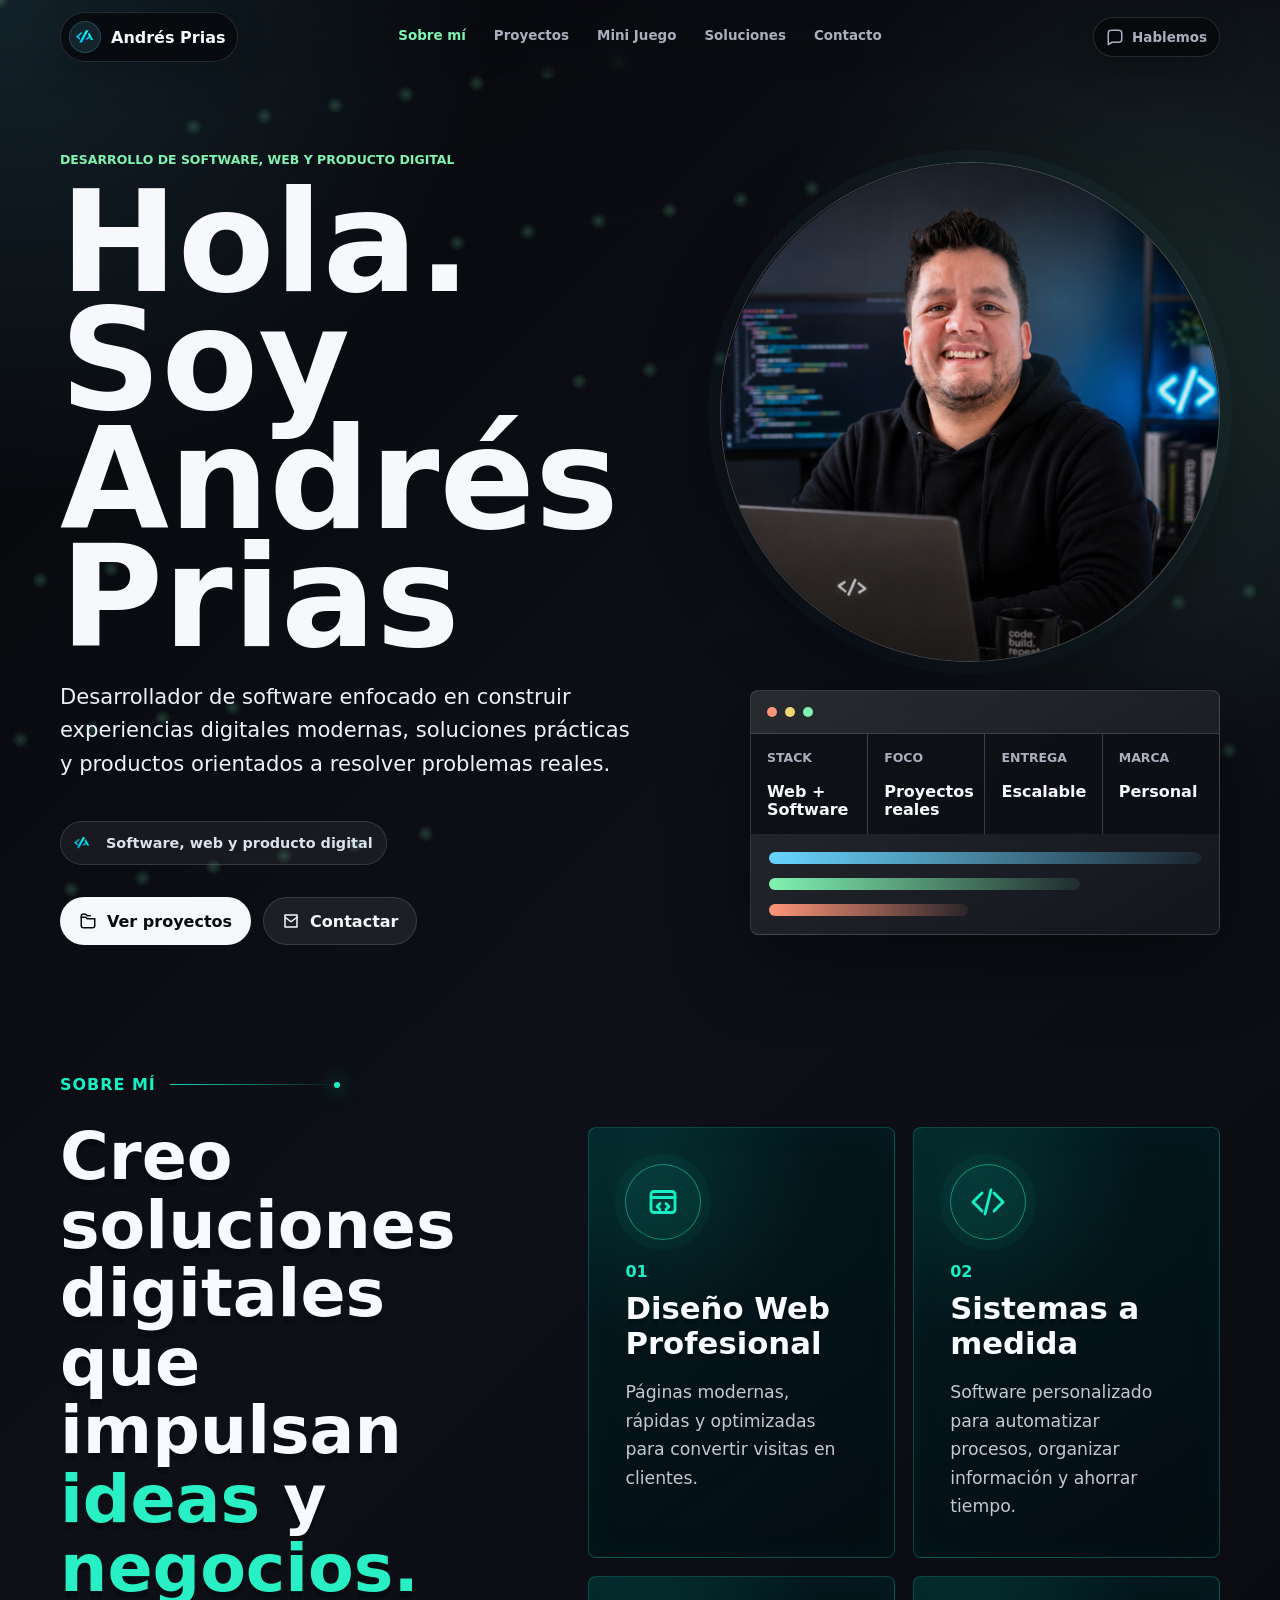
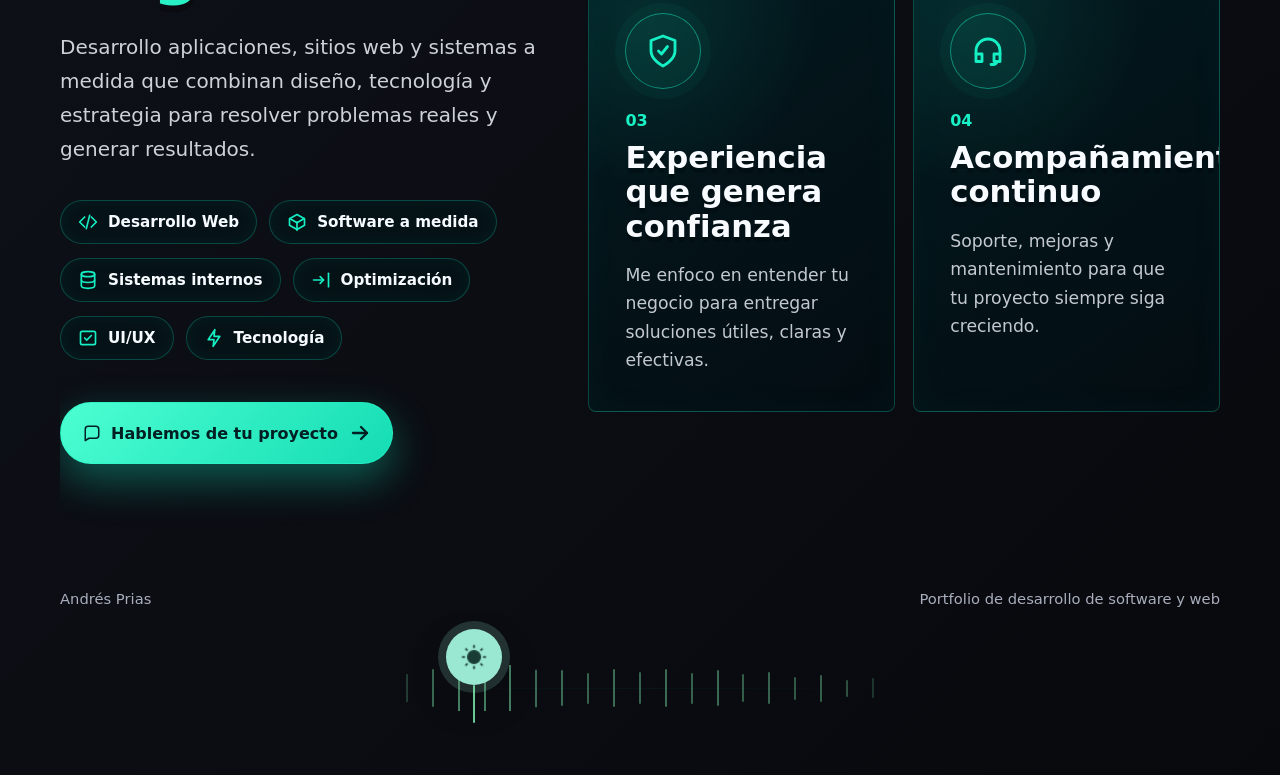
==== index.html @ 2c899173 "Refresh cache-busters and align about solutions styling" ====
﻿<!DOCTYPE html>
<html lang="es">
<head>
  <meta charset="UTF-8">
  <meta name="viewport" content="width=device-width, initial-scale=1.0">
  <meta name="description" content="Perfil profesional de Andrés Prias, desarrollador de software enfocado en experiencias digitales modernas, soluciones prácticas y productos digitales.">
  <title>Sobre mí | Andrés Prias</title>
  <link rel="icon" type="image/png" sizes="32x32" href="/assets/favicon-32.png">
  <link rel="icon" type="image/png" sizes="16x16" href="/assets/favicon-16.png">
  <link rel="icon" type="image/png" sizes="512x512" href="/assets/Fav_icon.png">
  <link rel="apple-touch-icon" sizes="180x180" href="/assets/apple-touch-icon.png">
  <link rel="stylesheet" href="/styles.css?v=20260712-about-like-hero">
</head>
<body>
  <canvas id="ambientCanvas" aria-hidden="true"></canvas>

  <header class="site-header">
    <a class="brand" href="/" aria-label="Ir a Sobre mí">
      <span class="brand-mark">
        <img src="/assets/brand-logo.png" alt="" aria-hidden="true">
      </span>
      <span>Andrés Prias</span>
    </a>

    <button class="menu-toggle" type="button" aria-label="Abrir menú" aria-expanded="false" aria-controls="mainNav">
      <span>Menú</span>
      <span class="menu-icon" aria-hidden="true"></span>
    </button>

    <a class="header-action" href="mailto:anpriasca@gmail.com" aria-label="Enviar correo a Andrés Prias">
      <span class="action-icon" aria-hidden="true">
        <svg viewBox="0 0 24 24"><path d="M21 15a4 4 0 0 1-4 4H8l-5 3V7a4 4 0 0 1 4-4h10a4 4 0 0 1 4 4z"></path></svg>
      </span>
      <span>Hablemos</span>
    </a>
  </header>
  <nav class="nav" id="mainNav" aria-label="Navegación principal">
    <a href="/">Sobre mí</a>
    <a href="/proyectos/">Proyectos</a>
    <a href="/mini-juego/">Mini Juego</a>
    <a href="/servicios/">Soluciones</a>
    <a href="/contacto/">Contacto</a>
  </nav>
    <main>
    <!-- Inicio / Hero: nombre, descripción principal, foto y métricas. -->
<section class="hero" id="inicio">
      <div class="hero-copy" data-reveal>
        <p class="eyebrow">Desarrollo de software, web y producto digital</p>
        <h1>Hola. Soy Andrés Prias</h1>
        <p class="hero-lead">
          Desarrollador de software enfocado en construir experiencias digitales modernas, soluciones prácticas y productos orientados a resolver problemas reales.
        </p>
        <div class="personal-mark" aria-label="Marca personal de desarrollo">
          <img src="/assets/brand-logo.png" alt="" aria-hidden="true">
          <span>Software, web y producto digital</span>
        </div>
        <div class="hero-actions">
          <a class="btn primary" href="/proyectos/">
            <span class="btn-icon" aria-hidden="true">
              <svg viewBox="0 0 24 24"><path d="M3 7h6l2 2h10v9a3 3 0 0 1-3 3H6a3 3 0 0 1-3-3z"></path><path d="M3 7V5a2 2 0 0 1 2-2h4l2 2h4"></path></svg>
            </span>
            <span>Ver proyectos</span>
          </a>
          <a class="btn ghost" href="/contacto/">
            <span class="btn-icon" aria-hidden="true">
              <svg viewBox="0 0 24 24"><path d="M4 4h16v16H4z"></path><path d="m4 7 8 6 8-6"></path></svg>
            </span>
            <span>Contactar</span>
          </a>
        </div>
      </div>

      <div class="hero-visual" data-reveal>
        <figure class="profile-frame">
          <img src="/assets/andres-prias-profile.png" alt="Retrato profesional de Andrés Prias en un entorno de desarrollo">
        </figure>
        <div class="product-window">
          <div class="window-top">
            <span></span>
            <span></span>
            <span></span>
          </div>
          <div class="metric-grid">
            <article>
              <span class="metric-label">Stack</span>
              <strong>Web + Software</strong>
            </article>
            <article>
              <span class="metric-label">Foco</span>
              <strong>Proyectos reales</strong>
            </article>
            <article>
              <span class="metric-label">Entrega</span>
              <strong>Escalable</strong>
            </article>
            <article>
              <span class="metric-label">Marca</span>
              <strong>Personal</strong>
            </article>
          </div>
          <div class="signal-panel">
            <div class="signal-line"></div>
            <div class="signal-line short"></div>
            <div class="signal-line accent"></div>
          </div>
        </div>
      </div>
    </section>

    <!-- Sobre mí: tabs interactivos y resumen profesional activo. -->
    <section class="intro-band about-section about-solutions" aria-label="Resumen profesional" data-reveal>
      <div class="about-copy about-solutions-copy">
        <div class="about-line-kicker">
          <span>SOBRE MÍ</span>
          <i aria-hidden="true"></i>
        </div>
        <h2>Creo soluciones digitales que impulsan <span>ideas</span> y <span>negocios.</span></h2>
        <p>
          Desarrollo aplicaciones, sitios web y sistemas a medida que combinan diseño, tecnología y estrategia para resolver problemas reales y generar resultados.
        </p>

        <div class="about-service-chips" aria-label="Especialidades principales">
          <span>
            <svg viewBox="0 0 24 24" aria-hidden="true"><path d="m16 18 6-6-6-6"></path><path d="m8 6-6 6 6 6"></path><path d="m14 4-4 16"></path></svg>
            Desarrollo Web
          </span>
          <span>
            <svg viewBox="0 0 24 24" aria-hidden="true"><path d="m21 16-9 5-9-5V8l9-5 9 5z"></path><path d="m3.3 7.8 8.7 5 8.7-5"></path><path d="M12 22V12"></path></svg>
            Software a medida
          </span>
          <span>
            <svg viewBox="0 0 24 24" aria-hidden="true"><ellipse cx="12" cy="5" rx="8" ry="3"></ellipse><path d="M4 5v14c0 1.7 3.6 3 8 3s8-1.3 8-3V5"></path><path d="M4 12c0 1.7 3.6 3 8 3s8-1.3 8-3"></path></svg>
            Sistemas internos
          </span>
          <span>
            <svg viewBox="0 0 24 24" aria-hidden="true"><path d="M3 12h12"></path><path d="m11 8 4 4-4 4"></path><path d="M21 4v16"></path></svg>
            Optimización
          </span>
          <span>
            <svg viewBox="0 0 24 24" aria-hidden="true"><rect x="3" y="4" width="18" height="16" rx="2"></rect><path d="m8 12 2.5 2.5L16 9"></path></svg>
            UI/UX
          </span>
          <span>
            <svg viewBox="0 0 24 24" aria-hidden="true"><path d="m13 2-8 12h7l-1 8 8-12h-7z"></path></svg>
            Tecnología
          </span>
        </div>

        <a class="btn about-cta" href="/contacto/">
          <span class="btn-icon" aria-hidden="true">
            <svg viewBox="0 0 24 24"><path d="M21 15a4 4 0 0 1-4 4H8l-5 3V7a4 4 0 0 1 4-4h10a4 4 0 0 1 4 4z"></path></svg>
          </span>
          <span>Hablemos de tu proyecto</span>
          <svg class="about-cta-arrow" viewBox="0 0 24 24" aria-hidden="true"><path d="M5 12h14"></path><path d="m13 6 6 6-6 6"></path></svg>
        </a>
      </div>

      <div class="about-solution-grid" aria-label="Servicios y enfoque de Andrés Prias">
        <article class="about-solution-card">
          <div class="about-solution-icon">
            <svg viewBox="0 0 24 24" aria-hidden="true"><rect x="4" y="5" width="16" height="14" rx="2"></rect><path d="M4 9h16"></path><path d="m10 13-2 2 2 2"></path><path d="m14 13 2 2-2 2"></path></svg>
          </div>
          <span>01</span>
          <h3>Diseño Web Profesional</h3>
          <p>Páginas modernas, rápidas y optimizadas para convertir visitas en clientes.</p>
        </article>

        <article class="about-solution-card">
          <div class="about-solution-icon">
            <svg viewBox="0 0 24 24" aria-hidden="true"><path d="m16 18 6-6-6-6"></path><path d="m8 6-6 6 6 6"></path><path d="m14 4-4 16"></path></svg>
          </div>
          <span>02</span>
          <h3>Sistemas a medida</h3>
          <p>Software personalizado para automatizar procesos, organizar información y ahorrar tiempo.</p>
        </article>

        <article class="about-solution-card">
          <div class="about-solution-icon">
            <svg viewBox="0 0 24 24" aria-hidden="true"><path d="M12 22s8-4 8-10V5l-8-3-8 3v7c0 6 8 10 8 10z"></path><path d="m9 12 2 2 4-5"></path></svg>
          </div>
          <span>03</span>
          <h3>Experiencia que genera confianza</h3>
          <p>Me enfoco en entender tu negocio para entregar soluciones útiles, claras y efectivas.</p>
        </article>

        <article class="about-solution-card">
          <div class="about-solution-icon">
            <svg viewBox="0 0 24 24" aria-hidden="true"><path d="M4 14v-2a8 8 0 0 1 16 0v2"></path><path d="M18 19c0 1-1 2-2 2h-2"></path><path d="M4 14h4v5H4z"></path><path d="M16 14h4v5h-4z"></path></svg>
          </div>
          <span>04</span>
          <h3>Acompañamiento continuo</h3>
          <p>Soporte, mejoras y mantenimiento para que tu proyecto siempre siga creciendo.</p>
        </article>
      </div>
    </section>
  </main>

  <footer class="site-footer">
    <div class="footer-copy">
      <span>Andrés Prias</span>
      <span>Portfolio de desarrollo de software y web</span>
    </div>
    <div class="theme-rail" aria-hidden="false">
      <div class="theme-track" aria-hidden="true">
        <span></span>
        <span></span>
        <span></span>
        <span></span>
        <span></span>
        <span></span>
        <span></span>
        <span></span>
        <span></span>
        <span></span>
        <span></span>
        <span></span>
        <span></span>
        <span></span>
        <span></span>
        <span></span>
        <span></span>
        <span></span>
        <span></span>
        <span></span>
        <span></span>
      </div>
      <button class="theme-toggle" type="button" aria-label="Cambiar a tema claro" aria-pressed="false">
        <span class="theme-symbol" aria-hidden="true">
          <img class="theme-icon theme-icon-light" src="/assets/iconThemeClaro.png" alt="">
          <img class="theme-icon theme-icon-dark" src="/assets/iconThemeOscuro.png" alt="">
        </span>
      </button>
    </div>
  </footer>

  <script src="/script.js?v=20260712-about-like-hero"></script>
</body>
</html>
---- styles.css ----
/* Design tokens: change colors, spacing width, and theme rail values here first. */
:root {
  color-scheme: dark;
  --bg: #06070a;
  --surface: rgba(255, 255, 255, 0.065);
  --surface-strong: rgba(255, 255, 255, 0.11);
  --text: #f7f8fb;
  --muted: #a9afbd;
  --line: rgba(255, 255, 255, 0.13);
  --blue: #67d4ff;
  --green: #80f2b1;
  --coral: #ff9478;
  --yellow: #f3d775;
  --shadow: 0 24px 80px rgba(0, 0, 0, 0.45);
  --max: 1160px;
  --theme-toggle-x: 18%;
  --theme-position: var(--theme-toggle-x);
  --theme-rail-bg: rgba(6, 7, 10, 0.44);
  --theme-tick: rgba(128, 242, 177, 0.82);
  --theme-knob-bg: #9be8d2;
  --theme-knob-icon: #193c35;
}

body[data-theme="light"] {
  color-scheme: light;
  --bg: #ece5dc;
  --surface: rgba(6, 49, 46, 0.07);
  --surface-strong: rgba(6, 95, 83, 0.12);
  --text: #12312f;
  --muted: #526a67;
  --line: rgba(6, 49, 46, 0.16);
  --blue: #087e9b;
  --green: #006b5c;
  --coral: #a9503b;
  --yellow: #a98413;
  --shadow: 0 24px 70px rgba(52, 46, 38, 0.18);
  --theme-toggle-x: 82%;
  --theme-position: var(--theme-toggle-x);
  --theme-rail-bg: rgba(236, 229, 220, 0.72);
  --theme-tick: rgba(0, 107, 92, 0.72);
  --theme-knob-bg: #006b5c;
  --theme-knob-icon: #f1e8dd;
}

/* Base reset and page background. */
* {
  box-sizing: border-box;
}

html {
  scroll-behavior: smooth;
}

body {
  margin: 0;
  min-height: 100vh;
  overflow-x: hidden;
  background:
    radial-gradient(circle at top left, rgba(103, 212, 255, 0.13), transparent 31rem),
    radial-gradient(circle at 90% 15%, rgba(128, 242, 177, 0.12), transparent 26rem),
    linear-gradient(135deg, #06070a 0%, #0d1017 44%, #08090d 100%);
  color: var(--text);
  font-family: ui-sans-serif, system-ui, -apple-system, BlinkMacSystemFont, "Segoe UI", sans-serif;
  letter-spacing: 0;
  transition: background 420ms ease, color 320ms ease;
}

body[data-theme="light"] {
  background:
    radial-gradient(circle at top left, rgba(0, 107, 92, 0.12), transparent 30rem),
    radial-gradient(circle at 90% 18%, rgba(8, 126, 155, 0.12), transparent 24rem),
    linear-gradient(135deg, #eee7dd 0%, #f8f4ee 48%, #e8dfd4 100%);
}

a {
  color: inherit;
  text-decoration: none;
}

#ambientCanvas {
  position: fixed;
  inset: 0;
  width: 100%;
  height: 100%;
  z-index: -1;
  opacity: 0.34;
  pointer-events: none;
}

body[data-theme="light"] #ambientCanvas {
  opacity: 0.18;
}

/* Header, brand, and main navigation. */
.site-header {
  position: sticky;
  top: 0;
  z-index: 10;
  display: flex;
  align-items: center;
  justify-content: space-between;
  width: min(var(--max), calc(100% - 32px));
  min-height: 72px;
  margin: 0 auto;
  padding: 12px 0;
  backdrop-filter: blur(18px);
  -webkit-backdrop-filter: blur(18px);
}

.brand,
.header-action {
  border: 1px solid var(--line);
  background: rgba(6, 7, 10, 0.76);
  box-shadow: 0 12px 36px rgba(0, 0, 0, 0.18);
}

body[data-theme="light"] .brand,
body[data-theme="light"] .header-action,
body[data-theme="light"] .menu-toggle {
  background: rgba(248, 244, 238, 0.76);
  box-shadow: 0 12px 34px rgba(52, 46, 38, 0.12);
}

.brand {
  display: inline-flex;
  align-items: center;
  gap: 10px;
  min-height: 44px;
  padding: 8px 12px 8px 8px;
  border-radius: 999px;
  font-weight: 700;
}

.brand-mark {
  display: grid;
  place-items: center;
  width: 32px;
  height: 32px;
  border-radius: 50%;
  overflow: hidden;
  background: rgba(103, 212, 255, 0.12);
  box-shadow: inset 0 0 0 1px rgba(103, 212, 255, 0.2);
}

.brand-mark img {
  width: 100%;
  height: 100%;
  object-fit: cover;
}

.nav {
  position: fixed;
  top: 12px;
  left: 50%;
  z-index: 11;
  display: flex;
  gap: 4px;
  width: max-content;
  max-width: calc(100% - 360px);
  overflow-x: auto;
  padding: 6px;
  border: 0;
  border-radius: 999px;
  background: transparent;
  box-shadow: none;
  backdrop-filter: none;
  transform: translateX(-50%);
  scrollbar-width: none;
}

.nav::-webkit-scrollbar {
  display: none;
}

.menu-toggle {
  display: none;
  align-items: center;
  gap: 10px;
  min-height: 44px;
  padding: 8px 12px;
  border: 1px solid var(--line);
  border-radius: 999px;
  background: rgba(6, 7, 10, 0.76);
  color: var(--text);
  box-shadow: 0 12px 36px rgba(0, 0, 0, 0.18);
  font: inherit;
  font-size: 0.88rem;
  font-weight: 800;
  cursor: pointer;
}

.menu-icon {
  position: relative;
  width: 18px;
  height: 12px;
}

.menu-icon::before,
.menu-icon::after {
  content: "";
  position: absolute;
  left: 0;
  width: 18px;
  height: 2px;
  border-radius: 999px;
  background: currentColor;
  transition: transform 180ms ease, top 180ms ease;
}

.menu-icon::before {
  top: 1px;
}

.menu-icon::after {
  top: 9px;
}

.site-header.is-open .menu-icon::before {
  top: 5px;
  transform: rotate(45deg);
}

.site-header.is-open .menu-icon::after {
  top: 5px;
  transform: rotate(-45deg);
}

.nav a,
.header-action {
  min-height: 38px;
  padding: 10px 12px;
  color: var(--muted);
  font-size: 0.84rem;
  font-weight: 600;
  transition: color 180ms ease, background 180ms ease, border-color 180ms ease;
}

.nav a {
  flex: 0 0 auto;
  border: 0;
  border-radius: 999px;
  background: transparent;
  white-space: nowrap;
}

.nav a:hover,
.header-action:hover {
  color: var(--text);
  background: var(--surface-strong);
}

.nav a:hover {
  background: transparent;
}

.nav a[aria-current="page"] {
  color: var(--green);
  background: transparent;
}

.header-action {
  display: inline-flex;
  align-items: center;
  gap: 8px;
  border-radius: 999px;
}

/* Footer theme switch inspired by a draggable rail. */
.theme-rail {
  position: relative;
  width: min(520px, 100%);
  height: 92px;
  pointer-events: auto;
  cursor: pointer;
  touch-action: none;
  user-select: none;
  --theme-position: var(--theme-toggle-x);
}

.theme-track {
  position: absolute;
  right: 0;
  bottom: 10px;
  left: 0;
  display: flex;
  align-items: center;
  justify-content: space-between;
  height: 46px;
  border-radius: 999px;
  opacity: 0.72;
  mask-image: linear-gradient(90deg, transparent, #000 9%, #000 91%, transparent);
  transition: opacity 220ms ease, filter 220ms ease;
}

.theme-rail:hover .theme-track,
.theme-rail.is-dragging .theme-track {
  opacity: 1;
  filter: drop-shadow(0 0 14px rgba(128, 242, 177, 0.26));
}

.theme-track span {
  display: block;
  width: 2px;
  height: calc(var(--tick-height, 18) * 1px);
  border-radius: 999px;
  background: var(--theme-tick);
  opacity: 0.62;
  transform-origin: center;
  transform: scaleY(var(--tick-scale, 1));
  transition: height 110ms ease, opacity 140ms ease, transform 140ms ease, background 220ms ease;
}

.theme-track::before {
  content: "";
  position: absolute;
  right: 0;
  left: 0;
  top: 50%;
  height: 1px;
  background: linear-gradient(90deg, transparent, rgba(0, 107, 92, 0.16), transparent);
}

.theme-toggle {
  position: absolute;
  left: var(--theme-position);
  top: 0;
  display: grid;
  place-items: center;
  width: 56px;
  height: 56px;
  border: 0;
  border-radius: 50%;
  background: var(--theme-knob-bg);
  color: var(--theme-knob-icon);
  box-shadow: 0 16px 42px rgba(0, 0, 0, 0.18), 0 0 0 8px color-mix(in srgb, var(--theme-knob-bg) 18%, transparent);
  cursor: grab;
  pointer-events: auto;
  transform: translateX(-50%);
  transition: left 520ms cubic-bezier(0.22, 1, 0.36, 1), background 260ms ease, color 260ms ease, box-shadow 260ms ease, transform 180ms ease;
}

.theme-toggle:active,
.theme-rail.is-dragging .theme-toggle {
  cursor: grabbing;
  transform: translateX(-50%) scale(1.08);
  transition-duration: 80ms, 180ms, 180ms, 180ms, 80ms;
}

.theme-rail.is-dragging .theme-toggle {
  transition: background 180ms ease, color 180ms ease, box-shadow 180ms ease, transform 80ms ease;
}

.theme-rail.is-settling .theme-toggle {
  transition: left 460ms cubic-bezier(0.2, 1.4, 0.38, 1), background 220ms ease, color 220ms ease, box-shadow 220ms ease, transform 180ms ease;
}

.theme-toggle::after {
  content: "";
  position: absolute;
  top: 56px;
  width: 2px;
  height: 38px;
  border-radius: 999px;
  background: var(--theme-tick);
}

.theme-symbol {
  position: relative;
  display: grid;
  place-items: center;
  width: 28px;
  height: 28px;
  pointer-events: none;
  user-select: none;
}

.theme-icon {
  position: absolute;
  width: 28px;
  height: 28px;
  object-fit: contain;
  pointer-events: none;
  user-select: none;
  -webkit-user-drag: none;
  opacity: 0;
  transform: scale(0.72) rotate(-16deg);
  transition: opacity 220ms ease, transform 260ms ease;
}

body[data-theme="dark"] .theme-toggle {
  background: #9be8d2;
  color: #193c35;
}

body[data-theme="dark"] .theme-icon-light {
  opacity: 1;
  transform: scale(1) rotate(0deg);
}

body[data-theme="dark"] .theme-icon-dark {
  opacity: 0;
  transform: scale(0.72) rotate(16deg);
}

body[data-theme="light"] .theme-toggle {
  background: #006b5c;
  color: #f1e8dd;
}

body[data-theme="light"] .theme-icon-dark {
  opacity: 1;
  transform: scale(1) rotate(0deg);
}

body[data-theme="light"] .theme-icon-light {
  opacity: 0;
  transform: scale(0.72) rotate(-16deg);
}

/* Hero: first screen, profile photo, personal mark, and metrics window. */
.hero {
  display: grid;
  grid-template-columns: minmax(0, 1.05fr) minmax(320px, 0.95fr);
  align-items: center;
  gap: 52px;
  width: min(var(--max), calc(100% - 32px));
  min-height: calc(100vh - 72px);
  margin: 0 auto;
  padding: 78px 0 52px;
}

.eyebrow {
  margin: 0 0 16px;
  color: var(--green);
  font-size: 0.78rem;
  font-weight: 800;
  letter-spacing: 0;
  text-transform: uppercase;
}

h1,
h2,
h3,
p {
  margin-top: 0;
}

h1 {
  max-width: 790px;
  margin-bottom: 24px;
  font-size: 8.8rem;
  line-height: 0.84;
  font-weight: 800;
  letter-spacing: 0;
}

.hero-lead {
  max-width: 650px;
  color: #eef2f8;
  font-size: 1.32rem;
  line-height: 1.58;
}

body[data-theme="light"] .hero-lead,
body[data-theme="light"] .intro-band p,
body[data-theme="light"] .about-copy p:not(.eyebrow),
body[data-theme="light"] .project-card p,
body[data-theme="light"] .service-list p,
body[data-theme="light"] .timeline p,
body[data-theme="light"] .section-heading p:not(.eyebrow) {
  color: #435a56;
}

.personal-mark {
  display: inline-flex;
  align-items: center;
  gap: 10px;
  min-height: 42px;
  margin-top: 20px;
  padding: 7px 13px 7px 7px;
  border: 1px solid var(--line);
  border-radius: 999px;
  background: rgba(255, 255, 255, 0.055);
  color: #dce2ed;
  font-size: 0.9rem;
  font-weight: 800;
}

.personal-mark img {
  width: 28px;
  height: 28px;
  border-radius: 50%;
  object-fit: cover;
}

body[data-theme="light"] .personal-mark {
  border-color: rgba(0, 107, 92, 0.28);
  background: rgba(255, 255, 255, 0.68);
  color: #12312f;
  box-shadow: 0 8px 24px rgba(52, 46, 38, 0.08);
}

body[data-theme="light"] .personal-mark img {
  background: rgba(0, 107, 92, 0.08);
  box-shadow: inset 0 0 0 1px rgba(0, 107, 92, 0.14);
}

.hero-actions,
.contact-actions {
  display: flex;
  flex-wrap: wrap;
  gap: 12px;
  margin-top: 32px;
}

.btn {
  display: inline-flex;
  align-items: center;
  justify-content: center;
  gap: 10px;
  min-height: 48px;
  padding: 13px 18px;
  border: 1px solid var(--line);
  border-radius: 999px;
  font-weight: 800;
  transition: transform 180ms ease, border-color 180ms ease, background 180ms ease;
}

.btn:hover {
  transform: translateY(-2px);
}

.btn-icon,
.tab-icon,
.action-icon {
  display: inline-grid;
  place-items: center;
  flex: 0 0 auto;
  width: 18px;
  height: 18px;
  color: currentColor;
}

.btn-icon svg,
.tab-icon svg,
.action-icon svg {
  display: block;
  width: 100%;
  height: 100%;
  fill: none;
  stroke: currentColor;
  stroke-width: 2;
  stroke-linecap: round;
  stroke-linejoin: round;
}

.btn.primary {
  background: #f7f8fb;
  color: #080a0f;
}

.btn.ghost {
  background: rgba(255, 255, 255, 0.07);
  color: var(--text);
}

body[data-theme="light"] .btn.primary {
  border-color: rgba(0, 107, 92, 0.22);
  background: #006b5c;
  color: #f8f4ee;
}

body[data-theme="light"] .btn.ghost,
body[data-theme="light"] .about-tab,
body[data-theme="light"] .contact-details a,
body[data-theme="light"] .project-tags span,
body[data-theme="light"] .stack-list span {
  border-color: rgba(0, 107, 92, 0.22);
  background: rgba(0, 107, 92, 0.08);
  color: #12312f;
}

body[data-theme="light"] .btn.ghost:hover,
body[data-theme="light"] .about-tab:hover,
body[data-theme="light"] .about-tab.is-active {
  border-color: rgba(0, 107, 92, 0.42);
  background: rgba(0, 107, 92, 0.16);
  color: #062522;
}

body[data-theme="light"] .nav a,
body[data-theme="light"] .nav a:hover {
  border-color: transparent;
  background: transparent;
  color: #12312f;
}

body[data-theme="light"] .nav a[aria-current="page"] {
  border-color: transparent;
  background: transparent;
  color: #006b5c;
}

.hero-visual {
  position: relative;
  display: grid;
  justify-items: end;
  min-height: 510px;
}

.profile-frame {
  position: relative;
  overflow: hidden;
  width: min(500px, 100%);
  aspect-ratio: 1;
  margin: 0 0 0 auto;
  border: 1px solid rgba(255, 255, 255, 0.18);
  border-radius: 50%;
  background: rgba(255, 255, 255, 0.05);
  box-shadow: var(--shadow), 0 0 0 12px rgba(103, 212, 255, 0.045);
}

.profile-frame::after {
  content: "";
  position: absolute;
  inset: 0;
  border-radius: inherit;
  background:
    radial-gradient(circle at 68% 28%, rgba(103, 212, 255, 0.2), transparent 24%),
    linear-gradient(180deg, transparent 62%, rgba(6, 7, 10, 0.22));
  pointer-events: none;
}

.profile-frame img {
  display: block;
  width: 100%;
  height: 100%;
  object-fit: cover;
}

.product-window {
  position: relative;
  z-index: 2;
  overflow: hidden;
  width: min(470px, 92%);
  margin-top: 28px;
  border: 1px solid var(--line);
  border-radius: 8px;
  background:
    linear-gradient(150deg, rgba(255, 255, 255, 0.12), rgba(255, 255, 255, 0.035)),
    rgba(11, 14, 20, 0.92);
  box-shadow: var(--shadow);
  backdrop-filter: blur(18px);
}

body[data-theme="light"] .product-window,
body[data-theme="light"] .project-card,
body[data-theme="light"] .game-panel,
body[data-theme="light"] .ranking-panel,
body[data-theme="light"] .about-kicker,
body[data-theme="light"] .about-orbit-card,
body[data-theme="light"] .about-card,
body[data-theme="light"] .contact-section {
  background:
    linear-gradient(150deg, rgba(255, 255, 255, 0.68), rgba(255, 255, 255, 0.28)),
    rgba(248, 244, 238, 0.82);
}

body[data-theme="light"] .about-section::before {
  border-color: rgba(0, 107, 92, 0.11);
  background:
    radial-gradient(circle at 18% 24%, rgba(0, 107, 92, 0.12), transparent 32%),
    radial-gradient(circle at 78% 28%, rgba(26, 158, 219, 0.12), transparent 30%),
    radial-gradient(circle at 58% 88%, rgba(255, 148, 120, 0.14), transparent 34%),
    linear-gradient(135deg, rgba(255, 255, 255, 0.64), rgba(255, 255, 255, 0.24));
}

body[data-theme="light"] .metric-grid article,
body[data-theme="light"] .service-list article,
body[data-theme="light"] .timeline article,
body[data-theme="light"] .about-panel,
body[data-theme="light"] .about-stats article,
body[data-theme="light"] .ranking-list li {
  background: rgba(255, 255, 255, 0.5);
}

body[data-theme="light"] .about-tech-strip span,
body[data-theme="light"] .about-process article {
  border-color: rgba(0, 107, 92, 0.18);
  background: rgba(0, 107, 92, 0.07);
  color: #12312f;
}

body[data-theme="light"] .about-orbit-logo {
  background: rgba(248, 244, 238, 0.86);
}

body[data-theme="light"] .about-solutions::before {
  background: transparent;
}

body[data-theme="light"] .about-solutions-copy h2,
body[data-theme="light"] .about-solution-card h3 {
  color: #062522;
  text-shadow: none;
}

body[data-theme="light"] .about-solutions-copy h2 span,
body[data-theme="light"] .about-line-kicker,
body[data-theme="light"] .about-solution-card > span {
  color: #008f78;
}

body[data-theme="light"] .about-solutions-copy p:not(.eyebrow),
body[data-theme="light"] .about-solution-card p {
  color: #34504d;
}

body[data-theme="light"] .about-service-chips span,
body[data-theme="light"] .about-solution-card {
  border-color: rgba(0, 107, 92, 0.2);
  background:
    radial-gradient(circle at 20% 10%, rgba(0, 145, 123, 0.08), transparent 36%),
    rgba(255, 255, 255, 0.62);
  color: #12312f;
}

body[data-theme="light"] .about-solution-icon {
  border-color: rgba(0, 143, 120, 0.35);
  background: rgba(0, 143, 120, 0.08);
}

body[data-theme="light"] .about-service-chips svg,
body[data-theme="light"] .about-solution-icon svg {
  stroke: #008f78;
}

.window-top {
  display: flex;
  gap: 8px;
  padding: 16px;
  border-bottom: 1px solid var(--line);
}

.window-top span {
  width: 10px;
  height: 10px;
  border-radius: 50%;
  background: var(--coral);
}

.window-top span:nth-child(2) {
  background: var(--yellow);
}

.window-top span:nth-child(3) {
  background: var(--green);
}

.metric-grid {
  display: grid;
  grid-template-columns: repeat(4, minmax(0, 1fr));
  gap: 1px;
  background: var(--line);
}

.metric-grid article {
  min-height: 98px;
  padding: 16px;
  background: rgba(8, 10, 15, 0.88);
}

.metric-label {
  display: block;
  margin-bottom: 18px;
  color: var(--muted);
  font-size: 0.78rem;
  font-weight: 700;
  text-transform: uppercase;
}

.metric-grid strong {
  display: block;
  font-size: 1rem;
  line-height: 1.1;
}

.signal-panel {
  padding: 18px;
}

.signal-line {
  height: 12px;
  margin-bottom: 14px;
  border-radius: 999px;
  background: linear-gradient(90deg, var(--blue), rgba(103, 212, 255, 0.08));
}

.signal-line.short {
  width: 72%;
  background: linear-gradient(90deg, var(--green), rgba(128, 242, 177, 0.08));
}

.signal-line.accent {
  width: 46%;
  margin-bottom: 0;
  background: linear-gradient(90deg, var(--coral), rgba(255, 148, 120, 0.08));
}

/* Shared section spacing and reveal-ready layout. */
.intro-band,
.section,
.method-section,
.contact-section,
.site-footer {
  width: min(var(--max), calc(100% - 32px));
  margin: 0 auto;
}

.intro-band {
  display: grid;
  grid-template-columns: minmax(0, 0.9fr) minmax(320px, 1.1fr);
  gap: 36px;
  align-items: center;
  padding: 54px 0 72px;
  border-top: 1px solid var(--line);
}

.legacy-about {
  display: none;
}

.intro-band p {
  margin: 0;
  color: #eef2f8;
  font-size: 1.85rem;
  line-height: 1.25;
  font-weight: 700;
}

/* About section: interactive tabs and professional summary. */
.about-section {
  align-items: stretch;
  position: relative;
  gap: 44px;
  overflow: hidden;
  padding: 72px clamp(24px, 4vw, 56px) 84px;
  border-top: 1px solid transparent;
}

.about-section::before {
  content: "";
  position: absolute;
  inset: 28px 0 26px;
  z-index: -1;
  border: 1px solid rgba(255, 255, 255, 0.08);
  border-radius: 8px;
  background:
    radial-gradient(circle at 18% 24%, rgba(128, 242, 177, 0.18), transparent 32%),
    radial-gradient(circle at 78% 28%, rgba(103, 212, 255, 0.18), transparent 30%),
    radial-gradient(circle at 58% 88%, rgba(255, 148, 120, 0.13), transparent 34%),
    linear-gradient(135deg, rgba(255, 255, 255, 0.045), rgba(255, 255, 255, 0.015));
  box-shadow: inset 0 1px 0 rgba(255, 255, 255, 0.08);
}

.about-copy {
  align-self: center;
}

.about-kicker {
  display: inline-flex;
  align-items: center;
  gap: 10px;
  margin-bottom: 14px;
  padding: 8px 12px;
  border: 1px solid rgba(128, 242, 177, 0.22);
  border-radius: 999px;
  background: rgba(8, 12, 18, 0.52);
}

.about-kicker img {
  width: 24px;
  height: 24px;
  object-fit: contain;
}

.about-copy .eyebrow {
  margin-bottom: 0;
  color: var(--green);
  font-size: 0.78rem;
  line-height: 1.2;
}

.about-copy h2 {
  max-width: 620px;
  margin-bottom: 18px;
  font-size: 3.35rem;
  line-height: 0.98;
}

.about-copy p:not(.eyebrow) {
  max-width: 590px;
  color: #cfd6e3;
  font-size: 1.08rem;
  line-height: 1.65;
  font-weight: 600;
}

.stack-list {
  display: flex;
  flex-wrap: wrap;
  gap: 10px;
  justify-content: flex-start;
  margin-top: 24px;
}

.stack-list span,
.project-tags span {
  border: 1px solid var(--line);
  border-radius: 999px;
  background: rgba(255, 255, 255, 0.06);
  color: #dce2ed;
  font-size: 0.85rem;
  font-weight: 700;
}

.stack-list span {
  padding: 10px 13px;
}

.about-tech-strip {
  display: flex;
  flex-wrap: wrap;
  gap: 8px;
  max-width: 560px;
  margin-top: 18px;
}

.about-tech-strip span {
  display: inline-flex;
  align-items: center;
  min-height: 34px;
  padding: 7px 11px;
  border: 1px solid rgba(103, 212, 255, 0.2);
  border-radius: 6px;
  background: linear-gradient(135deg, rgba(103, 212, 255, 0.14), rgba(128, 242, 177, 0.055));
  color: #eef7ff;
  font-size: 0.78rem;
  font-weight: 900;
  letter-spacing: 0;
}

.about-experience {
  --scene-x: 0px;
  --scene-y: 0px;
  display: grid;
  grid-template-columns: minmax(160px, 0.74fr) minmax(0, 1.26fr);
  gap: 14px;
  align-content: stretch;
}

.about-orbit-card {
  position: relative;
  min-height: 242px;
  border: 1px solid rgba(128, 242, 177, 0.16);
  border-radius: 8px;
  background:
    linear-gradient(150deg, rgba(128, 242, 177, 0.16), rgba(103, 212, 255, 0.08) 52%, rgba(255, 148, 120, 0.1)),
    rgba(8, 11, 17, 0.82);
  overflow: hidden;
  transform: translate3d(var(--scene-x), var(--scene-y), 0);
  transition: transform 180ms ease, border-color 180ms ease, box-shadow 180ms ease;
}

.about-experience:hover .about-orbit-card {
  border-color: rgba(128, 242, 177, 0.42);
  box-shadow: 0 24px 80px rgba(0, 0, 0, 0.18);
}

.about-orbit-card::before {
  content: "";
  position: absolute;
  inset: -30%;
  background: conic-gradient(from 210deg, transparent, rgba(103, 212, 255, 0.26), transparent, rgba(255, 148, 120, 0.2), transparent);
  opacity: 0.52;
  animation: slowSpin 16s linear infinite;
}

.about-orbit-card::after {
  content: "";
  position: absolute;
  inset: 12px;
  border-radius: 8px;
  background:
    linear-gradient(rgba(255, 255, 255, 0.07) 1px, transparent 1px),
    linear-gradient(90deg, rgba(255, 255, 255, 0.07) 1px, transparent 1px);
  background-size: 34px 34px;
  mask-image: radial-gradient(circle at 50% 48%, transparent 0 74px, #000 76px);
  opacity: 0.22;
}

.about-orbit-logo {
  position: absolute;
  top: 50%;
  left: 50%;
  z-index: 2;
  display: grid;
  place-items: center;
  width: 92px;
  height: 92px;
  border: 1px solid rgba(255, 255, 255, 0.12);
  border-radius: 50%;
  background: rgba(8, 12, 18, 0.82);
  box-shadow: 0 18px 52px rgba(0, 0, 0, 0.32), 0 0 0 12px rgba(128, 242, 177, 0.06);
  transform: translate(-50%, -50%);
}

.about-orbit-logo img {
  width: 58px;
  height: 58px;
  object-fit: contain;
}

.about-orbit-ring {
  position: absolute;
  inset: 54px 32px;
  z-index: 1;
  border: 1px dashed rgba(128, 242, 177, 0.34);
  border-radius: 50%;
}

.about-orbit-chip {
  position: absolute;
  z-index: 3;
  display: inline-flex;
  align-items: center;
  min-height: 34px;
  padding: 7px 10px;
  border-radius: 999px;
  color: #06110f;
  font-size: 0.75rem;
  font-weight: 900;
  box-shadow: 0 14px 34px rgba(0, 0, 0, 0.24);
}

.chip-web {
  top: 28px;
  left: 24px;
  background: #80f2b1;
}

.chip-code {
  right: 20px;
  bottom: 38px;
  background: #67d4ff;
}

.chip-product {
  right: 28px;
  top: 42px;
  background: #ff9478;
}

.about-orbit-lines {
  position: absolute;
  right: 22px;
  bottom: 18px;
  left: 22px;
  z-index: 2;
  display: grid;
  gap: 7px;
}

.about-orbit-lines span {
  display: block;
  height: 6px;
  border-radius: 999px;
  background: rgba(255, 255, 255, 0.18);
}

.about-orbit-lines span:nth-child(1) {
  width: 78%;
  background: linear-gradient(90deg, #67d4ff, transparent);
}

.about-orbit-lines span:nth-child(2) {
  width: 58%;
  background: linear-gradient(90deg, #80f2b1, transparent);
}

.about-orbit-lines span:nth-child(3) {
  width: 40%;
  background: linear-gradient(90deg, #ff9478, transparent);
}

.about-card {
  display: grid;
  min-height: 242px;
  padding: 18px;
  border: 1px solid var(--line);
  border-radius: 8px;
  background:
    linear-gradient(145deg, rgba(103, 212, 255, 0.11), rgba(255, 255, 255, 0.045)),
    rgba(10, 12, 18, 0.8);
}

.about-tabs {
  display: grid;
  grid-template-columns: repeat(3, minmax(0, 1fr));
  gap: 8px;
  margin-bottom: 18px;
}

.about-tab {
  display: inline-flex;
  align-items: center;
  justify-content: center;
  gap: 8px;
  min-height: 42px;
  padding: 8px 10px;
  border: 1px solid var(--line);
  border-radius: 999px;
  background: rgba(255, 255, 255, 0.055);
  color: var(--muted);
  font: inherit;
  font-size: 0.88rem;
  font-weight: 800;
  cursor: pointer;
  transition: background 180ms ease, color 180ms ease, border-color 180ms ease;
}

.about-tab.is-active,
.about-tab:hover {
  border-color: rgba(128, 242, 177, 0.56);
  background: rgba(128, 242, 177, 0.12);
  color: var(--text);
}

.about-panel {
  display: none;
  min-height: 165px;
  padding: 20px;
  border: 1px solid var(--line);
  border-radius: 8px;
  background: rgba(255, 255, 255, 0.045);
}

.about-panel.is-active {
  display: block;
  animation: panelIn 180ms ease both;
}

.about-panel span {
  display: block;
  margin-bottom: 16px;
  color: var(--coral);
  font-size: 0.78rem;
  font-weight: 800;
  text-transform: uppercase;
}

.about-panel h3 {
  margin-bottom: 12px;
  font-size: 1.7rem;
  line-height: 1.05;
}

.about-panel p {
  margin: 0;
  color: #dce2ed;
  font-size: 1rem;
  line-height: 1.68;
  font-weight: 600;
}

.about-stats {
  display: grid;
  grid-template-columns: repeat(3, minmax(0, 1fr));
  gap: 8px;
  margin-top: 12px;
  grid-column: 1 / -1;
}

.about-stats article {
  min-height: 92px;
  padding: 14px;
  border: 1px solid var(--line);
  border-radius: 8px;
  background:
    linear-gradient(145deg, rgba(255, 255, 255, 0.07), rgba(255, 255, 255, 0.025)),
    rgba(255, 255, 255, 0.05);
  transition: transform 180ms ease, border-color 180ms ease, background 180ms ease;
}

.about-stats article:hover {
  transform: translateY(-4px);
  border-color: rgba(128, 242, 177, 0.32);
}

.about-stats strong,
.about-stats span {
  display: block;
}

.about-stats strong {
  margin-bottom: 14px;
  color: var(--text);
  font-size: 1rem;
}

.about-stats span {
  color: var(--muted);
  font-size: 0.82rem;
  font-weight: 700;
  line-height: 1.35;
}

.about-process {
  grid-column: 1 / -1;
  display: grid;
  grid-template-columns: repeat(3, minmax(0, 1fr));
  gap: 8px;
}

.about-process article {
  display: flex;
  align-items: center;
  justify-content: space-between;
  min-height: 54px;
  padding: 12px 14px;
  border: 1px solid rgba(103, 212, 255, 0.18);
  border-radius: 8px;
  background: rgba(103, 212, 255, 0.06);
}

.about-process span {
  color: var(--coral);
  font-size: 0.76rem;
  font-weight: 900;
}

.about-process strong {
  color: var(--text);
  font-size: 0.9rem;
}

/* About solutions layout: client-facing value proposition. */
.about-solutions {
  grid-template-columns: minmax(320px, 0.86fr) minmax(420px, 1.14fr);
  gap: 52px;
  align-items: center;
  min-height: calc(100vh - 72px);
  padding: 78px 0 88px;
  border-top: 0;
  border-radius: 0;
}

.about-solutions::before {
  inset: 0;
  border: 0;
  background: transparent;
  box-shadow: none;
  pointer-events: none;
}

.about-solutions-copy {
  max-width: 640px;
}

.about-line-kicker {
  display: grid;
  grid-template-columns: auto minmax(56px, 170px);
  gap: 14px;
  align-items: center;
  width: fit-content;
  margin-bottom: 28px;
  color: #18f0c5;
  font-size: 1rem;
  font-weight: 900;
  letter-spacing: 0.06em;
}

.about-line-kicker i {
  position: relative;
  display: block;
  height: 1px;
  background: linear-gradient(90deg, rgba(24, 240, 197, 0.9), rgba(24, 240, 197, 0));
}

.about-line-kicker i::after {
  content: "";
  position: absolute;
  right: 0;
  top: 50%;
  width: 6px;
  height: 6px;
  border-radius: 999px;
  background: #18f0c5;
  box-shadow: 0 0 18px rgba(24, 240, 197, 0.95);
  transform: translateY(-50%);
}

.about-solutions-copy h2 {
  max-width: 620px;
  margin-bottom: 28px;
  color: #f7fbff;
  font-size: clamp(3.1rem, 5.2vw, 5.15rem);
  line-height: 1.03;
  letter-spacing: 0;
  text-shadow: 0 7px 0 rgba(0, 0, 0, 0.22);
}

.about-solutions-copy h2 span {
  color: #28f0c4;
}

.about-solutions-copy p:not(.eyebrow) {
  max-width: 560px;
  color: rgba(238, 242, 248, 0.86);
  font-size: 1.25rem;
  line-height: 1.7;
  font-weight: 500;
}

.about-service-chips {
  display: flex;
  flex-wrap: wrap;
  gap: 14px 12px;
  max-width: 650px;
  margin-top: 34px;
}

.about-service-chips span {
  display: inline-flex;
  align-items: center;
  gap: 10px;
  min-height: 44px;
  padding: 10px 17px;
  border: 1px solid rgba(24, 240, 197, 0.25);
  border-radius: 999px;
  background: rgba(1, 22, 26, 0.56);
  color: #f5fbff;
  font-size: 0.95rem;
  font-weight: 800;
  box-shadow: inset 0 0 18px rgba(24, 240, 197, 0.05);
  transition: transform 220ms ease, border-color 220ms ease, background 220ms ease;
}

.about-service-chips span:hover {
  transform: translateY(-3px);
  border-color: rgba(24, 240, 197, 0.56);
  background: rgba(24, 240, 197, 0.1);
}

.about-service-chips svg {
  width: 20px;
  height: 20px;
  fill: none;
  stroke: #16eec4;
  stroke-width: 2;
  stroke-linecap: round;
  stroke-linejoin: round;
}

.about-cta {
  width: fit-content;
  min-width: 284px;
  margin-top: 42px;
  padding: 18px 20px 18px 22px;
  border-color: rgba(31, 245, 198, 0.52);
  background: linear-gradient(135deg, #4cffd2, #15dcb4);
  color: #001f23;
  box-shadow: 0 16px 40px rgba(18, 236, 195, 0.34);
}

.about-cta:hover {
  color: #001f23;
  box-shadow: 0 20px 56px rgba(18, 236, 195, 0.42);
}

.about-cta .btn-icon {
  background: transparent;
}

.about-cta .btn-icon svg,
.about-cta-arrow {
  stroke: currentColor;
}

.about-cta-arrow {
  width: 24px;
  height: 24px;
  margin-left: auto;
  fill: none;
  stroke-width: 2.3;
  stroke-linecap: round;
  stroke-linejoin: round;
}

.about-solution-grid {
  display: grid;
  grid-template-columns: repeat(2, minmax(0, 1fr));
  gap: 18px;
}

.about-solution-card {
  position: relative;
  overflow: hidden;
  min-height: 300px;
  padding: 36px;
  border: 1px solid rgba(24, 240, 197, 0.25);
  border-radius: 8px;
  background:
    radial-gradient(circle at 20% 10%, rgba(24, 240, 197, 0.1), transparent 36%),
    linear-gradient(145deg, rgba(2, 28, 34, 0.86), rgba(2, 13, 18, 0.76));
  box-shadow: inset 0 0 38px rgba(24, 240, 197, 0.035);
  transition: transform 260ms ease, border-color 260ms ease, box-shadow 260ms ease;
}

.about-solution-card::after {
  content: "";
  position: absolute;
  inset: auto -28% -42% 14%;
  height: 62%;
  background: radial-gradient(circle, rgba(24, 240, 197, 0.16), transparent 64%);
  opacity: 0;
  transition: opacity 260ms ease;
}

.about-solution-card:hover {
  transform: translateY(-8px);
  border-color: rgba(24, 240, 197, 0.52);
  box-shadow: 0 28px 80px rgba(0, 0, 0, 0.34), inset 0 0 44px rgba(24, 240, 197, 0.07);
}

.about-solution-card:hover::after {
  opacity: 1;
}

.about-solution-icon {
  display: grid;
  place-items: center;
  width: 76px;
  height: 76px;
  margin-bottom: 22px;
  border: 1px solid rgba(24, 240, 197, 0.48);
  border-radius: 999px;
  background: rgba(24, 240, 197, 0.07);
  box-shadow: 0 0 0 10px rgba(24, 240, 197, 0.035);
}

.about-solution-icon svg {
  width: 36px;
  height: 36px;
  fill: none;
  stroke: #16eec4;
  stroke-width: 1.9;
  stroke-linecap: round;
  stroke-linejoin: round;
}

.about-solution-card > span {
  display: block;
  margin-bottom: 10px;
  color: #18f0c5;
  font-size: 1rem;
  font-weight: 900;
}

.about-solution-card h3 {
  max-width: 320px;
  margin-bottom: 18px;
  color: #f8fbff;
  font-size: clamp(1.8rem, 2.4vw, 2.45rem);
  line-height: 1.12;
  text-shadow: 0 5px 0 rgba(0, 0, 0, 0.22);
}

.about-solution-card p {
  max-width: 340px;
  color: rgba(238, 242, 248, 0.82);
  font-size: 1.08rem;
  line-height: 1.65;
  font-weight: 500;
}

@keyframes slowSpin {
  to {
    transform: rotate(360deg);
  }
}

@keyframes panelIn {
  from {
    transform: translateY(6px);
    opacity: 0;
  }
  to {
    transform: translateY(0);
    opacity: 1;
  }
}

/* Main content sections. */
.section,
.method-section {
  padding: 92px 0;
}

.game-section {
  width: min(var(--max), calc(100% - 32px));
  margin: 0 auto;
  padding: 92px 0;
}

.game-title {
  display: inline-flex;
  align-items: center;
  gap: 16px;
}

.space-icon {
  position: relative;
  display: inline-grid;
  place-items: center;
  width: 54px;
  height: 54px;
  flex: 0 0 auto;
  border: 2px solid #67d4ff;
  border-radius: 50%;
  background: radial-gradient(circle at 35% 30%, #ffef8a, #ff5b9f 38%, #6837db 70%, #17284f);
  box-shadow: 0 0 0 8px rgba(103, 212, 255, 0.08), 0 0 34px rgba(255, 91, 159, 0.3);
}

.space-icon::before {
  content: "";
  position: absolute;
  width: 24px;
  height: 31px;
  border-radius: 50% 50% 38% 38%;
  background: linear-gradient(90deg, #e8fbff, #67d4ff 48%, #ffffff 52%, #80f2b1);
  clip-path: polygon(50% 0, 100% 72%, 72% 64%, 62% 100%, 38% 100%, 28% 64%, 0 72%);
  transform: rotate(18deg);
}

.section-heading {
  max-width: 660px;
  margin-bottom: 34px;
}

.section-heading.centered {
  margin-right: auto;
  margin-left: auto;
  text-align: center;
}

.section-heading h2,
.contact-section h2 {
  margin-bottom: 0;
  font-size: 4.6rem;
  line-height: 0.96;
  letter-spacing: 0;
}

.section-heading p:not(.eyebrow) {
  color: var(--muted);
  font-size: 1.05rem;
  line-height: 1.7;
}

/* Projects grid. */
.project-heading {
  display: grid;
  grid-template-columns: minmax(0, 1fr) auto;
  gap: 40px;
  align-items: end;
  max-width: none;
  margin-bottom: 48px;
}

.project-heading > div:first-child {
  max-width: 760px;
}

.project-heading-aside {
  display: flex;
  align-items: flex-end;
  gap: 14px;
  padding-bottom: 6px;
  color: var(--muted);
  text-align: right;
}

.project-heading-aside strong {
  color: var(--green);
  font-size: 4rem;
  line-height: 0.78;
}

.project-heading-aside span {
  font-size: 0.72rem;
  font-weight: 800;
  line-height: 1.45;
  text-transform: uppercase;
}

.project-grid {
  display: grid;
  grid-template-columns: repeat(6, minmax(0, 1fr));
  gap: 18px;
}

.project-card {
  --project-accent: var(--green);
  --project-accent-soft: rgba(128, 242, 177, 0.14);
  position: relative;
  isolation: isolate;
  overflow: hidden;
  display: flex;
  flex-direction: column;
  grid-column: span 3;
  min-height: 360px;
  padding: 28px;
  border: 1px solid var(--line);
  border-radius: 8px;
  background:
    linear-gradient(150deg, var(--project-accent-soft), rgba(255, 255, 255, 0.035) 44%),
    rgba(9, 12, 17, 0.78);
  box-shadow: 0 20px 70px rgba(0, 0, 0, 0.2);
  transition: transform 260ms ease, border-color 260ms ease, box-shadow 260ms ease;
}

.project-card::before {
  content: "";
  position: absolute;
  z-index: 3;
  inset: 0 0 auto;
  height: 3px;
  background: linear-gradient(90deg, var(--project-accent), transparent 78%);
}

.project-card::after {
  content: attr(data-project);
  position: absolute;
  z-index: 0;
  right: 18px;
  bottom: -20px;
  color: var(--project-accent-soft);
  font-size: 7.5rem;
  font-weight: 900;
  line-height: 1;
  pointer-events: none;
}

.project-card:hover {
  z-index: 2;
  border-color: color-mix(in srgb, var(--project-accent) 48%, transparent);
  box-shadow: 0 28px 80px rgba(0, 0, 0, 0.32), 0 0 34px var(--project-accent-soft);
  transform: translateY(-7px);
}

.project-card > * {
  position: relative;
  z-index: 1;
}

.project-card.featured {
  --project-accent: #67d4ff;
  --project-accent-soft: rgba(103, 212, 255, 0.14);
  grid-column: span 6;
  min-height: 430px;
  background:
    linear-gradient(125deg, rgba(103, 212, 255, 0.16), transparent 45%),
    linear-gradient(145deg, rgba(128, 242, 177, 0.16), rgba(255, 255, 255, 0.035)),
    rgba(9, 12, 17, 0.85);
}

.project-card.project-wide {
  grid-column: span 4;
}

.project-card.project-narrow {
  grid-column: span 2;
}

.project-megabyte {
  --project-accent: #67d4ff;
  --project-accent-soft: rgba(103, 212, 255, 0.15);
  grid-column: span 3;
  background:
    radial-gradient(circle at 12% 10%, rgba(28, 221, 255, 0.2), transparent 34%),
    linear-gradient(145deg, rgba(32, 118, 255, 0.14), rgba(255, 255, 255, 0.035) 48%),
    rgba(9, 12, 17, 0.78);
}

.project-commerce {
  --project-accent: #f3d775;
  --project-accent-soft: rgba(243, 215, 117, 0.15);
  grid-column: span 3;
}

.project-personal {
  --project-accent: #ff9478;
  --project-accent-soft: rgba(255, 148, 120, 0.15);
}

.project-space {
  --project-accent: #ad8cff;
  --project-accent-soft: rgba(173, 140, 255, 0.16);
}

body[data-theme="light"] .project-card.featured {
  background:
    linear-gradient(125deg, rgba(8, 126, 155, 0.14), transparent 48%),
    linear-gradient(145deg, rgba(0, 107, 92, 0.1), rgba(255, 255, 255, 0.5)),
    rgba(248, 244, 238, 0.9);
}

body[data-theme="light"] .project-megabyte {
  background:
    radial-gradient(circle at 14% 8%, rgba(10, 191, 221, 0.16), transparent 34%),
    linear-gradient(145deg, rgba(8, 126, 155, 0.11), rgba(255, 255, 255, 0.72) 52%),
    rgba(248, 244, 238, 0.95);
}

body[data-theme="light"] .client-case-proof span {
  border-color: rgba(8, 126, 155, 0.2);
  background: rgba(8, 126, 155, 0.08);
  color: #183b45;
}

.project-art {
  position: relative;
  overflow: hidden;
  height: 170px;
  margin: -28px -28px 28px;
  border-bottom: 1px solid var(--line);
}

.project-art + .project-kicker {
  margin-bottom: 26px;
}

.project-art--megabyte {
  background:
    linear-gradient(135deg, rgba(19, 223, 233, 0.16), transparent 42%),
    linear-gradient(160deg, #ffffff 0%, #f4fbff 100%);
}

.megabyte-logo {
  position: absolute;
  top: 50%;
  left: 50%;
  width: 96%;
  max-width: none;
  height: auto;
  transform: translate(-50%, -40%);
  transition: transform 300ms ease;
}

.client-case-badge {
  position: absolute;
  right: 16px;
  bottom: 14px;
  display: grid;
  gap: 2px;
  padding: 10px 12px;
  border: 1px solid rgba(25, 171, 210, 0.24);
  border-radius: 8px;
  background: rgba(255, 255, 255, 0.88);
  color: #053657;
  box-shadow: 0 16px 34px rgba(3, 29, 52, 0.18);
  backdrop-filter: blur(10px);
}

.client-case-badge span {
  color: #087e9b;
  font-size: 0.72rem;
  font-weight: 900;
  letter-spacing: 0.06em;
  text-transform: uppercase;
}

.client-case-badge strong {
  font-size: 0.92rem;
}

.client-case-proof {
  display: grid;
  grid-template-columns: repeat(2, minmax(0, 1fr));
  gap: 10px;
  margin-top: auto;
}

.client-case-proof span {
  display: grid;
  gap: 3px;
  padding: 12px;
  border: 1px solid color-mix(in srgb, var(--project-accent) 24%, transparent);
  border-radius: 8px;
  background: color-mix(in srgb, var(--project-accent) 9%, transparent);
  color: #dce2ed;
  font-size: 0.86rem;
  line-height: 1.3;
}

.client-case-proof strong {
  color: var(--project-accent);
  font-size: 0.72rem;
  letter-spacing: 0.06em;
  text-transform: uppercase;
}

.client-case h3 {
  font-size: 2rem;
}

.project-art--commerce {
  display: grid;
  grid-template-columns: auto minmax(180px, 1fr);
  gap: 30px;
  align-items: end;
  padding: 28px 34px;
  background: linear-gradient(135deg, #18291e, #263a22 54%, #5b4b18);
}

.commerce-metric {
  align-self: center;
}

.commerce-metric span {
  display: block;
  margin-bottom: 8px;
  color: rgba(255, 255, 255, 0.68);
  font-size: 0.72rem;
  font-weight: 800;
  text-transform: uppercase;
}

.commerce-metric strong {
  color: #fff2a8;
  font-size: 3rem;
  line-height: 1;
}

.commerce-bars {
  display: flex;
  align-items: end;
  justify-content: flex-end;
  gap: 10px;
  height: 100px;
}

.commerce-bars i {
  width: min(34px, 15%);
  height: 28%;
  border-radius: 4px 4px 0 0;
  background: #80f2b1;
  box-shadow: 0 0 18px rgba(128, 242, 177, 0.22);
  transform-origin: bottom;
  transition: transform 260ms ease;
}

.commerce-bars i:nth-child(2) { height: 44%; background: #67d4ff; }
.commerce-bars i:nth-child(3) { height: 62%; background: #f3d775; }
.commerce-bars i:nth-child(4) { height: 78%; background: #ff9478; }
.commerce-bars i:nth-child(5) { height: 100%; background: #80f2b1; }

.project-art--personal {
  display: flex;
  align-items: center;
  gap: 22px;
  padding: 26px 34px;
  background: linear-gradient(125deg, #1b0d17, #25142e 52%, #0e2630);
}

.project-art--personal img {
  width: 92px;
  height: 92px;
  border-radius: 50%;
  object-fit: cover;
  box-shadow: 0 0 0 7px rgba(255, 148, 120, 0.1), 0 16px 32px rgba(0, 0, 0, 0.36);
  transition: transform 280ms ease, box-shadow 280ms ease;
}

.project-art--personal div {
  display: grid;
  gap: 8px;
}

.project-art--personal strong {
  color: #ffffff;
  font-size: clamp(1.3rem, 3vw, 2.5rem);
  line-height: 1;
}

.project-art--personal span {
  color: #ffb5a3;
  font-size: 0.72rem;
  font-weight: 800;
  text-transform: uppercase;
}

.project-art--space {
  background:
    radial-gradient(circle at 14% 24%, #ffffff 0 1px, transparent 2px),
    radial-gradient(circle at 78% 35%, #67d4ff 0 1px, transparent 2px),
    radial-gradient(circle at 48% 72%, #f3d775 0 1px, transparent 2px),
    linear-gradient(160deg, #090525, #25104c 56%, #071d2d);
  background-size: 54px 54px, 72px 72px, 43px 43px, auto;
}

.space-project-ship {
  position: absolute;
  bottom: 20px;
  left: 50%;
  width: 42px;
  height: 58px;
  background: linear-gradient(90deg, #67d4ff, #ffffff 50%, #80f2b1);
  clip-path: polygon(50% 0, 78% 44%, 100% 82%, 66% 68%, 60% 100%, 40% 100%, 34% 68%, 0 82%, 22% 44%);
  filter: drop-shadow(0 0 12px #67d4ff);
  transform: translateX(-50%);
  transition: transform 280ms ease, filter 280ms ease;
}

.space-project-ship::after {
  content: "";
  position: absolute;
  bottom: -14px;
  left: 16px;
  width: 10px;
  height: 22px;
  border-radius: 50%;
  background: linear-gradient(#ffffff, #ff5b9f, transparent);
}

.space-enemy {
  position: absolute;
  width: 28px;
  height: 24px;
  background: linear-gradient(135deg, #ff5b9f, #f3d775);
  clip-path: polygon(50% 100%, 30% 56%, 0 76%, 18% 25%, 50% 0, 82% 25%, 100% 76%, 70% 56%);
  filter: drop-shadow(0 0 7px #ff5b9f);
}

.enemy-one { top: 30px; left: 24%; }
.enemy-two { top: 54px; right: 20%; background: linear-gradient(135deg, #ad8cff, #67d4ff); }

.space-star {
  position: absolute;
  width: 4px;
  height: 4px;
  border-radius: 50%;
  background: #ffffff;
  box-shadow: 0 0 9px #ffffff;
}

.star-one { top: 34px; right: 42%; }
.star-two { top: 76px; left: 13%; background: #80f2b1; }

.project-megabyte:hover .megabyte-logo {
  transform: translate(-50%, -38%) scale(1.04);
}

.project-commerce:hover .commerce-bars i {
  transform: scaleY(1.08);
}

.project-commerce:hover .commerce-bars i:nth-child(even) {
  transform: scaleY(0.92);
}

.project-personal:hover .project-art--personal img {
  box-shadow: 0 0 0 9px rgba(255, 148, 120, 0.14), 0 20px 38px rgba(0, 0, 0, 0.44);
  transform: rotate(-4deg) scale(1.04);
}

.project-space:hover .space-project-ship {
  filter: drop-shadow(0 0 18px #67d4ff);
  transform: translate(-50%, -8px);
}

.project-card.featured .project-kicker {
  margin-bottom: 24px;
}

.project-feature-head {
  display: grid;
  grid-template-columns: minmax(0, 1fr) minmax(180px, 240px);
  gap: 36px;
  align-items: start;
  margin-bottom: 20px;
}

.project-feature-head h3 {
  margin-bottom: 0;
}

.project-company {
  display: grid;
  justify-items: end;
  gap: 8px;
  padding-top: 4px;
  text-align: right;
}

.project-company img {
  width: min(220px, 100%);
  height: auto;
  object-fit: contain;
  filter: drop-shadow(0 8px 18px rgba(0, 0, 0, 0.3));
}

.project-company span {
  color: var(--muted);
  font-size: 0.72rem;
  font-weight: 800;
  text-transform: uppercase;
}

.project-case-layout {
  display: grid;
  grid-template-columns: minmax(280px, 0.78fr) minmax(0, 1.42fr);
  gap: 28px;
  align-items: start;
  margin-top: 26px;
}

.project-case-copy > p {
  margin-bottom: 0;
}

.project-case-copy .project-highlights {
  grid-template-columns: 1fr;
  margin-top: 18px;
}

.project-case-copy .project-highlights li {
  min-height: auto;
  padding: 13px 14px;
}

.project-showcase {
  --showcase-a: #07978b;
  --showcase-b: #67d4ff;
  display: grid;
  grid-template-columns: minmax(0, 1fr) 92px;
  gap: 10px;
  align-items: stretch;
}

.project-showcase[data-showcase-theme="login"] {
  --showcase-a: #009d8f;
  --showcase-b: #72e3d8;
}

.project-showcase[data-showcase-theme="dashboard"] {
  --showcase-a: #00a28e;
  --showcase-b: #ef3151;
}

.project-showcase[data-showcase-theme="register"] {
  --showcase-a: #087e9b;
  --showcase-b: #67d4ff;
}

.project-showcase[data-showcase-theme="search"] {
  --showcase-a: #006b5c;
  --showcase-b: #39bcd7;
}

.project-showcase-stage {
  position: relative;
  overflow: hidden;
  aspect-ratio: 16 / 9;
  margin: 0;
  border: 1px solid color-mix(in srgb, var(--showcase-b) 48%, transparent);
  border-radius: 7px;
  background:
    linear-gradient(135deg, color-mix(in srgb, var(--showcase-a) 78%, #08131a), color-mix(in srgb, var(--showcase-b) 45%, #101829));
  box-shadow: 0 18px 44px rgba(0, 0, 0, 0.26), 0 0 28px color-mix(in srgb, var(--showcase-a) 18%, transparent);
  transition: background 260ms ease, border-color 260ms ease, box-shadow 260ms ease;
}

.project-showcase-stage::before {
  content: "";
  position: absolute;
  z-index: 2;
  top: 10px;
  left: 12px;
  width: 7px;
  height: 7px;
  border-radius: 50%;
  background: #ff9478;
  box-shadow: 13px 0 #f3d775, 26px 0 #80f2b1;
}

.project-showcase-main {
  position: relative;
  z-index: 1;
  display: block;
  width: 100%;
  height: 100%;
  padding: 26px 18px 48px;
  object-fit: contain;
  filter: drop-shadow(0 13px 18px rgba(0, 0, 0, 0.3));
  transition: opacity 180ms ease, transform 240ms ease;
}

.project-showcase-main.is-switching {
  opacity: 0.28;
  transform: scale(0.985);
}

.project-showcase-stage figcaption {
  position: absolute;
  right: 0;
  bottom: 0;
  left: 0;
  z-index: 3;
  display: flex;
  align-items: center;
  justify-content: space-between;
  gap: 16px;
  padding: 10px 12px;
  background: color-mix(in srgb, var(--showcase-a) 76%, rgba(5, 17, 23, 0.92));
  color: #f6ffff;
  backdrop-filter: blur(10px);
}

.project-showcase-stage figcaption span {
  font-size: 0.74rem;
  font-weight: 800;
}

.project-showcase-stage figcaption strong {
  color: #80f2b1;
  font-size: 0.7rem;
}

.project-showcase-thumbs {
  display: grid;
  grid-template-columns: 1fr;
  grid-template-rows: repeat(4, minmax(0, 1fr));
  gap: 8px;
  align-content: center;
  margin-top: 0;
}

.project-showcase-thumbs button {
  overflow: hidden;
  aspect-ratio: 16 / 10;
  padding: 0;
  border: 1px solid rgba(255, 255, 255, 0.12);
  border-radius: 6px;
  outline: 0;
  background: #eef2f3;
  cursor: pointer;
  opacity: 0.58;
  transition: opacity 180ms ease, border-color 180ms ease, transform 180ms ease;
}

.project-showcase-thumbs button:hover,
.project-showcase-thumbs button:focus-visible,
.project-showcase-thumbs button.is-active {
  border-color: var(--showcase-b);
  opacity: 1;
  transform: translateX(-4px);
}

.project-showcase-thumbs button.is-active {
  box-shadow: 0 0 0 2px color-mix(in srgb, var(--showcase-b) 22%, transparent);
}

.project-showcase-thumbs img {
  display: block;
  width: 100%;
  height: 100%;
  padding: 3px;
  background: #ffffff;
  object-fit: contain;
}

body[data-theme="light"] .project-showcase-stage {
  border-color: color-mix(in srgb, var(--showcase-a) 42%, transparent);
  box-shadow: 0 18px 38px rgba(52, 46, 38, 0.14), 0 0 26px color-mix(in srgb, var(--showcase-a) 13%, transparent);
}

body[data-theme="light"] .project-showcase-thumbs button {
  border-color: rgba(0, 107, 92, 0.18);
}

body[data-theme="light"] .project-showcase-thumbs button:hover,
body[data-theme="light"] .project-showcase-thumbs button:focus-visible,
body[data-theme="light"] .project-showcase-thumbs button.is-active {
  border-color: #006b5c;
}

.project-kicker {
  margin-bottom: 80px;
  color: var(--green);
  font-size: 0.78rem;
  font-weight: 800;
  text-transform: uppercase;
}

.project-card h3,
.service-list h3,
.timeline h3 {
  margin-bottom: 14px;
  font-size: 2.35rem;
  line-height: 1.02;
}

.project-card p,
.service-list p,
.timeline p {
  max-width: 680px;
  color: #c6ccd8;
  font-size: 1rem;
  line-height: 1.65;
}

.project-highlights {
  display: grid;
  grid-template-columns: repeat(3, minmax(0, 1fr));
  gap: 10px;
  margin: 24px 0 0;
  padding: 0;
  list-style: none;
}

.project-highlights li {
  min-height: 118px;
  padding: 16px;
  border: 1px solid rgba(255, 255, 255, 0.1);
  border-radius: 6px;
  background: rgba(255, 255, 255, 0.045);
  color: #d7dce6;
  font-size: 0.9rem;
  line-height: 1.5;
}

.project-tech-label {
  margin: 26px 0 0;
  color: var(--green) !important;
  font-size: 0.76rem !important;
  font-weight: 900;
  text-transform: uppercase;
}

body[data-theme="light"] .project-highlights li {
  border-color: rgba(0, 107, 92, 0.16);
  background: rgba(255, 255, 255, 0.58);
  color: #304a46;
}

.project-tags {
  display: flex;
  flex-wrap: wrap;
  gap: 8px;
  margin-top: 14px;
}

.project-tags span {
  padding: 8px 10px;
}

.tech-tags span {
  display: inline-flex;
  align-items: center;
  gap: 7px;
  padding: 6px 10px 6px 6px;
}

.tech-mark {
  display: inline-grid;
  place-items: center;
  width: 27px;
  height: 27px;
  flex: 0 0 auto;
  border-radius: 6px;
  background: var(--mark-bg);
  color: var(--mark-color, #ffffff);
  box-shadow: inset 0 0 0 1px rgba(255, 255, 255, 0.18);
  font-size: 0.62rem;
  font-style: normal;
  font-weight: 900;
  line-height: 1;
}

.tech-mark.java { --mark-bg: linear-gradient(145deg, #e76f00, #2874a6); }
.tech-mark.javafx { --mark-bg: linear-gradient(145deg, #54c8f0, #126d9a); }
.tech-mark.h2 { --mark-bg: linear-gradient(145deg, #1676d2, #0b305f); }
.tech-mark.poi { --mark-bg: linear-gradient(145deg, #d84c32, #f0a13a); }
.tech-mark.fxml { --mark-bg: linear-gradient(145deg, #56c271, #167b45); }
.tech-mark.css { --mark-bg: linear-gradient(145deg, #3c99dc, #1769aa); }
.tech-mark.idea { --mark-bg: linear-gradient(145deg, #ff2e93, #7b2cff 55%, #111111 56%); }
.tech-mark.github { --mark-bg: linear-gradient(145deg, #4b5563, #111827); }

body[data-theme="light"] .project-company img {
  filter: contrast(1.2) saturate(1.08) drop-shadow(0 8px 16px rgba(52, 46, 38, 0.14));
}

.project-link {
  width: fit-content;
  margin-top: auto;
}

.split {
  display: grid;
  grid-template-columns: minmax(260px, 0.8fr) minmax(0, 1.2fr);
  gap: 52px;
}

.space-game {
  display: grid;
  grid-template-columns: minmax(0, 1fr) 310px;
  gap: 16px;
  align-items: stretch;
}

/* Mini Juego: arena, stats, controls, and ranking. */
.game-panel,
.ranking-panel {
  border: 1px solid var(--line);
  border-radius: 8px;
  background:
    linear-gradient(150deg, rgba(255, 255, 255, 0.1), rgba(255, 255, 255, 0.035)),
    rgba(9, 12, 17, 0.82);
  box-shadow: 0 20px 70px rgba(0, 0, 0, 0.22);
}

.game-panel {
  overflow: hidden;
}

.game-stats {
  display: grid;
  grid-template-columns: repeat(4, minmax(0, 1fr));
  border-bottom: 1px solid var(--line);
}

.game-stats article {
  min-height: 104px;
  padding: 20px;
  border-right: 1px solid var(--line);
}

.game-stats article:last-child {
  border-right: 0;
}

.game-stats span,
.ranking-heading span,
.player-field span {
  display: block;
  margin-bottom: 10px;
  color: var(--muted);
  font-size: 0.78rem;
  font-weight: 800;
  text-transform: uppercase;
}

.game-stats strong {
  color: var(--text);
  font-size: 2.35rem;
  line-height: 1;
}

.game-arena {
  position: relative;
  height: 430px;
  overflow: hidden;
  touch-action: none;
  background:
    radial-gradient(circle at 18% 22%, rgba(255, 209, 102, 0.95) 0 1px, transparent 2px),
    radial-gradient(circle at 72% 35%, rgba(103, 212, 255, 0.9) 0 1.5px, transparent 2.5px),
    radial-gradient(circle at 44% 72%, rgba(255, 255, 255, 0.82) 0 1px, transparent 2px),
    radial-gradient(circle at 82% 12%, rgba(255, 91, 159, 0.32), transparent 11rem),
    radial-gradient(circle at 14% 88%, rgba(80, 237, 255, 0.25), transparent 13rem),
    linear-gradient(165deg, #090525 0%, #11134a 48%, #071426 100%);
  background-size: 94px 94px, 137px 137px, 72px 72px, auto, auto, auto;
  cursor: crosshair;
}

.game-arena::before {
  content: "";
  position: absolute;
  inset: 0;
  background: linear-gradient(180deg, transparent 0%, rgba(103, 212, 255, 0.05) 70%, rgba(128, 242, 177, 0.14) 100%);
  pointer-events: none;
}

.arena-message {
  position: absolute;
  inset: 50% auto auto 50%;
  width: min(420px, calc(100% - 40px));
  transform: translate(-50%, -50%);
  padding: 24px;
  border: 1px solid var(--line);
  border-radius: 8px;
  background: rgba(6, 7, 10, 0.72);
  text-align: center;
  pointer-events: none;
}

.arena-message span {
  display: block;
  margin-bottom: 10px;
  color: var(--green);
  font-size: 0.8rem;
  font-weight: 900;
  text-transform: uppercase;
}

.arena-message strong {
  display: block;
  color: #eef2f8;
  font-size: 1.25rem;
  line-height: 1.35;
}

.arena-message.is-hidden {
  opacity: 0;
}

.player-ship,
.enemy-fighter,
.laser-shot,
.space-explosion {
  position: absolute;
  pointer-events: none;
}

.player-ship {
  z-index: 6;
  bottom: 20px;
  width: 52px;
  height: 62px;
  border-radius: 50% 50% 35% 35%;
  background: linear-gradient(90deg, #5ae7ff, #f8ffff 42%, #ffffff 58%, #80f2b1);
  clip-path: polygon(50% 0, 76% 38%, 100% 76%, 68% 66%, 61% 100%, 39% 100%, 32% 66%, 0 76%, 24% 38%);
  filter: drop-shadow(0 0 8px #67d4ff) drop-shadow(0 10px 10px rgba(0, 0, 0, 0.5));
}

.player-ship::before {
  content: "";
  position: absolute;
  top: 18px;
  left: 20px;
  width: 12px;
  height: 18px;
  border-radius: 50% 50% 35% 35%;
  background: linear-gradient(#fff5a6, #ff5b9f);
  box-shadow: 0 0 10px #ff5b9f;
}

.player-ship::after {
  content: "";
  position: absolute;
  bottom: -8px;
  left: 20px;
  width: 12px;
  height: 22px;
  border-radius: 50%;
  background: linear-gradient(#ffffff, #67d4ff 45%, transparent);
  filter: blur(1px);
  animation: enginePulse 160ms ease-in-out infinite alternate;
}

.enemy-fighter {
  z-index: 4;
  width: 46px;
  height: 42px;
  background: linear-gradient(135deg, var(--enemy-a), var(--enemy-b));
  clip-path: polygon(50% 100%, 37% 65%, 0 83%, 16% 40%, 35% 30%, 50% 0, 65% 30%, 84% 40%, 100% 83%, 63% 65%);
  filter: drop-shadow(0 0 8px var(--enemy-a));
}

.enemy-fighter::after {
  content: "";
  position: absolute;
  top: 14px;
  left: 18px;
  width: 10px;
  height: 14px;
  border-radius: 50%;
  background: rgba(255, 255, 255, 0.88);
  box-shadow: 0 0 8px #ffffff;
}

.enemy-fighter.color-1 { --enemy-a: #ff5b9f; --enemy-b: #ff9a62; }
.enemy-fighter.color-2 { --enemy-a: #8a5cff; --enemy-b: #52e5ff; }
.enemy-fighter.color-3 { --enemy-a: #ffe56b; --enemy-b: #64f2a7; }
.enemy-fighter.color-4 { --enemy-a: #ff6b6b; --enemy-b: #b83bff; }

.laser-shot {
  z-index: 5;
  width: 4px;
  height: 18px;
  border-radius: 999px;
  background: #ffffff;
  box-shadow: 0 0 5px #ffffff, 0 0 12px #52e5ff, 0 0 20px #52e5ff;
}

.space-explosion {
  z-index: 7;
  width: 14px;
  height: 14px;
  border-radius: 50%;
  background: #ffffff;
  box-shadow: 0 0 0 8px #ffe56b, 0 0 0 18px rgba(255, 91, 159, 0.62), 0 0 36px 26px rgba(82, 229, 255, 0.34);
  animation: spaceBurst 320ms ease-out forwards;
}

.game-arena.is-hit {
  animation: arenaHit 220ms ease-out;
}

@keyframes enginePulse {
  to { transform: scaleY(1.35); opacity: 0.7; }
}

@keyframes spaceBurst {
  to { transform: scale(1.8); opacity: 0; }
}

@keyframes arenaHit {
  50% { box-shadow: inset 0 0 0 4px rgba(255, 91, 159, 0.8), inset 0 0 55px rgba(255, 91, 159, 0.45); }
}

.game-controls {
  display: grid;
  grid-template-columns: minmax(170px, 1fr) auto auto;
  gap: 12px;
  align-items: end;
  padding: 18px;
  border-top: 1px solid var(--line);
}

.player-field input {
  width: 100%;
  min-height: 48px;
  padding: 12px 14px;
  border: 1px solid var(--line);
  border-radius: 999px;
  outline: 0;
  background: rgba(255, 255, 255, 0.07);
  color: var(--text);
  font: inherit;
  font-weight: 700;
}

body[data-theme="light"] .player-field input,
body[data-theme="light"] .ranking-list li,
body[data-theme="light"] .about-stats article {
  border-color: rgba(0, 107, 92, 0.18);
  background: rgba(255, 255, 255, 0.62);
  color: #12312f;
}

body[data-theme="light"] .game-stats strong,
body[data-theme="light"] .metric-grid strong,
body[data-theme="light"] .ranking-heading strong,
body[data-theme="light"] .about-stats strong {
  color: #062522;
}

.player-field input:focus {
  border-color: rgba(128, 242, 177, 0.72);
}

.ranking-panel {
  padding: 22px;
}

.ranking-heading {
  display: flex;
  align-items: center;
  justify-content: space-between;
  gap: 16px;
  margin-bottom: 18px;
}

.ranking-heading span {
  margin-bottom: 0;
}

.ranking-heading strong {
  color: var(--green);
}

.ranking-list {
  display: grid;
  gap: 10px;
  margin: 0;
  padding: 0;
  list-style-position: inside;
}

.ranking-list li {
  display: flex;
  align-items: center;
  justify-content: space-between;
  gap: 12px;
  min-height: 48px;
  padding: 12px;
  border: 1px solid var(--line);
  border-radius: 8px;
  background: rgba(255, 255, 255, 0.055);
  color: #eef2f8;
  font-weight: 800;
}

.ranking-list span {
  color: var(--muted);
  font-size: 0.88rem;
}

.sticky-heading {
  position: sticky;
  top: 110px;
  align-self: start;
  margin-bottom: 0;
}

/* Services and method timeline. */
.service-list {
  display: grid;
  gap: 12px;
}

.service-list article {
  padding: 26px;
  border-top: 1px solid var(--line);
}

.service-number,
.timeline span {
  display: inline-block;
  margin-bottom: 24px;
  color: var(--coral);
  font-size: 0.82rem;
  font-weight: 900;
}

.timeline {
  display: grid;
  grid-template-columns: repeat(4, minmax(0, 1fr));
  border: 1px solid var(--line);
  border-radius: 8px;
  overflow: hidden;
}

.timeline article {
  min-height: 270px;
  padding: 26px;
  background: rgba(255, 255, 255, 0.045);
  border-right: 1px solid var(--line);
}

.timeline article:last-child {
  border-right: 0;
}

.services-showcase {
  width: min(var(--max), calc(100% - 32px));
  margin: 0 auto;
  padding: 92px 0;
}

.services-hero {
  position: relative;
  display: grid;
  grid-template-columns: minmax(0, 1.16fr) minmax(300px, 0.84fr);
  gap: 34px;
  align-items: stretch;
  overflow: hidden;
  padding: clamp(28px, 4vw, 56px);
  border: 1px solid rgba(128, 242, 177, 0.16);
  border-radius: 8px;
  background:
    radial-gradient(circle at 8% 8%, rgba(128, 242, 177, 0.22), transparent 30%),
    radial-gradient(circle at 85% 18%, rgba(103, 212, 255, 0.2), transparent 28%),
    radial-gradient(circle at 64% 100%, rgba(255, 148, 120, 0.14), transparent 34%),
    linear-gradient(135deg, rgba(255, 255, 255, 0.07), rgba(255, 255, 255, 0.025)),
    rgba(8, 11, 17, 0.84);
}

.services-hero::after {
  content: "";
  position: absolute;
  inset: auto 0 0;
  height: 1px;
  background: linear-gradient(90deg, transparent, rgba(128, 242, 177, 0.54), transparent);
}

.services-copy {
  position: relative;
  z-index: 1;
}

.services-copy h2,
.services-close h2 {
  max-width: 860px;
  margin-bottom: 20px;
  font-size: clamp(2.7rem, 6vw, 5.8rem);
  line-height: 0.92;
}

.services-copy p:not(.eyebrow),
.services-close p:not(.eyebrow) {
  max-width: 720px;
  color: #dce2ed;
  font-size: 1.1rem;
  line-height: 1.7;
  font-weight: 650;
}

.services-actions {
  display: flex;
  flex-wrap: wrap;
  gap: 12px;
  margin-top: 28px;
}

.services-proof-card {
  position: relative;
  display: grid;
  align-content: space-between;
  min-height: 360px;
  padding: 24px;
  border: 1px solid rgba(255, 255, 255, 0.12);
  border-radius: 8px;
  background:
    linear-gradient(150deg, rgba(6, 9, 13, 0.26), rgba(255, 255, 255, 0.05)),
    rgba(8, 12, 18, 0.62);
  box-shadow: 0 24px 70px rgba(0, 0, 0, 0.2);
  backdrop-filter: blur(18px);
}

.services-proof-card::before {
  content: "";
  position: absolute;
  right: 18px;
  bottom: 18px;
  width: 138px;
  height: 138px;
  border: 1px dashed rgba(128, 242, 177, 0.26);
  border-radius: 50%;
}

.services-proof-card img {
  width: 76px;
  height: 76px;
  object-fit: contain;
  border: 1px solid rgba(255, 255, 255, 0.12);
  border-radius: 50%;
  background: rgba(6, 7, 10, 0.38);
}

.services-proof-card span {
  display: block;
  margin-bottom: 10px;
  color: var(--green);
  font-size: 0.76rem;
  font-weight: 900;
  text-transform: uppercase;
}

.services-proof-card strong {
  display: block;
  max-width: 320px;
  color: var(--text);
  font-size: 2rem;
  line-height: 1.04;
}

.services-proof-card ul,
.service-list-redesign ul {
  display: grid;
  gap: 10px;
  margin: 22px 0 0;
  padding: 0;
  list-style: none;
}

.services-proof-card li,
.service-list-redesign li {
  position: relative;
  padding-left: 22px;
  color: #dce2ed;
  font-weight: 750;
  line-height: 1.45;
}

.services-proof-card li::before,
.service-list-redesign li::before {
  content: "";
  position: absolute;
  top: 0.58em;
  left: 0;
  width: 8px;
  height: 8px;
  border-radius: 50%;
  background: var(--green);
  box-shadow: 0 0 16px rgba(128, 242, 177, 0.4);
}

.service-value-grid {
  display: grid;
  grid-template-columns: repeat(3, minmax(0, 1fr));
  gap: 12px;
  margin-top: 14px;
}

.service-value-grid article {
  display: grid;
  gap: 14px;
  min-height: 210px;
  padding: 22px;
  border: 1px solid var(--line);
  border-radius: 8px;
  background:
    linear-gradient(145deg, rgba(255, 255, 255, 0.07), rgba(255, 255, 255, 0.025)),
    rgba(255, 255, 255, 0.045);
  transition: transform 180ms ease, border-color 180ms ease, background 180ms ease;
}

.service-value-grid article:hover,
.service-list-redesign article:hover {
  transform: translateY(-5px);
  border-color: rgba(128, 242, 177, 0.34);
}

.service-value-icon,
.service-card-icon {
  display: inline-grid;
  place-items: center;
  width: 46px;
  height: 46px;
  border-radius: 8px;
  background: rgba(128, 242, 177, 0.12);
  color: var(--green);
}

.service-value-icon svg,
.service-card-icon svg {
  width: 24px;
  height: 24px;
  fill: none;
  stroke: currentColor;
  stroke-width: 2;
  stroke-linecap: round;
  stroke-linejoin: round;
}

.service-value-grid strong {
  color: var(--text);
  font-size: 1.35rem;
}

.service-value-grid p {
  margin: 0;
  color: var(--muted);
  font-weight: 650;
  line-height: 1.58;
}

.service-list-redesign {
  grid-template-columns: repeat(3, minmax(0, 1fr));
  gap: 14px;
  margin-top: 14px;
}

.service-list-redesign article {
  position: relative;
  display: grid;
  align-content: start;
  min-height: 420px;
  padding: 26px;
  border: 1px solid var(--line);
  border-radius: 8px;
  background:
    radial-gradient(circle at 80% 12%, rgba(103, 212, 255, 0.12), transparent 32%),
    linear-gradient(150deg, rgba(255, 255, 255, 0.075), rgba(255, 255, 255, 0.025)),
    rgba(255, 255, 255, 0.045);
  overflow: hidden;
  transition: transform 180ms ease, border-color 180ms ease;
}

.service-list-redesign article:nth-child(2) {
  background:
    radial-gradient(circle at 80% 12%, rgba(128, 242, 177, 0.14), transparent 32%),
    linear-gradient(150deg, rgba(255, 255, 255, 0.075), rgba(255, 255, 255, 0.025)),
    rgba(255, 255, 255, 0.045);
}

.service-list-redesign article:nth-child(3) {
  background:
    radial-gradient(circle at 80% 12%, rgba(255, 148, 120, 0.14), transparent 32%),
    linear-gradient(150deg, rgba(255, 255, 255, 0.075), rgba(255, 255, 255, 0.025)),
    rgba(255, 255, 255, 0.045);
}

.service-list-redesign .service-number {
  margin-bottom: 18px;
}

.service-list-redesign .service-card-icon {
  margin-bottom: 26px;
}

.service-list-redesign h3 {
  margin-bottom: 14px;
}

.service-list-redesign p {
  margin-bottom: 0;
}

.services-close {
  display: grid;
  grid-template-columns: minmax(0, 0.8fr) minmax(0, 1.2fr);
  gap: 26px;
  align-items: stretch;
  margin-top: 14px;
  padding: clamp(24px, 4vw, 40px);
  border: 1px solid var(--line);
  border-radius: 8px;
  background:
    linear-gradient(120deg, rgba(255, 148, 120, 0.13), transparent 34%),
    linear-gradient(150deg, rgba(103, 212, 255, 0.12), rgba(255, 255, 255, 0.04)),
    rgba(10, 12, 18, 0.78);
}

.services-close h2 {
  font-size: clamp(2.2rem, 4.5vw, 4.4rem);
}

.service-timeline {
  grid-template-columns: repeat(2, minmax(0, 1fr));
}

.service-timeline article {
  min-height: 210px;
}

.service-timeline article:nth-child(2) {
  border-right: 0;
}

.service-timeline article:nth-child(1),
.service-timeline article:nth-child(2) {
  border-bottom: 1px solid var(--line);
}

body[data-theme="light"] .services-hero,
body[data-theme="light"] .services-proof-card,
body[data-theme="light"] .service-value-grid article,
body[data-theme="light"] .service-list-redesign article,
body[data-theme="light"] .services-close {
  background:
    linear-gradient(150deg, rgba(255, 255, 255, 0.66), rgba(255, 255, 255, 0.24)),
    rgba(248, 244, 238, 0.82);
}

body[data-theme="light"] .services-copy p:not(.eyebrow),
body[data-theme="light"] .services-close p:not(.eyebrow),
body[data-theme="light"] .services-proof-card li,
body[data-theme="light"] .service-list-redesign li {
  color: #2d4140;
}

/* Solutions page: persuasive two-column service presentation. */
.solutions-section {
  display: grid;
  grid-template-columns: minmax(0, 0.86fr) minmax(420px, 1fr);
  gap: clamp(36px, 6vw, 78px);
  width: min(var(--max), calc(100% - 32px));
  min-height: calc(100vh - 96px);
  margin: 0 auto;
  padding: clamp(58px, 7vh, 92px) 0 70px;
  align-items: center;
}

.solutions-intro {
  max-width: 640px;
}

.solutions-intro .eyebrow {
  margin-bottom: 22px;
  color: var(--green);
  font-size: 0.92rem;
}

.solutions-intro h1 {
  margin-bottom: 22px;
  font-size: clamp(3.2rem, 5.35vw, 5.9rem);
  line-height: 0.95;
  letter-spacing: 0;
}

.solutions-intro > p {
  max-width: 590px;
  color: #d8dee9;
  font-size: 1.14rem;
  font-weight: 600;
  line-height: 1.72;
}

.solutions-benefits {
  display: grid;
  grid-template-columns: repeat(4, minmax(0, 1fr));
  gap: 14px;
  margin-top: 30px;
}

.solutions-benefits article {
  display: grid;
  gap: 9px;
  align-content: start;
}

.solutions-benefits span {
  display: grid;
  place-items: center;
  width: 54px;
  height: 54px;
  color: var(--green);
}

.solutions-benefits svg,
.solutions-cta svg,
.solution-icon svg {
  width: 100%;
  height: 100%;
  fill: none;
  stroke: currentColor;
  stroke-width: 2;
  stroke-linecap: round;
  stroke-linejoin: round;
}

.solutions-benefits strong,
.solutions-benefits small {
  display: block;
}

.solutions-benefits strong {
  color: var(--text);
  font-size: 0.92rem;
}

.solutions-benefits small {
  color: #d8dee9;
  font-size: 0.88rem;
  font-weight: 600;
  line-height: 1.35;
}

.solutions-cta {
  justify-content: space-between;
  width: min(340px, 100%);
  min-height: 58px;
  margin-top: 28px;
  padding-inline: 22px;
  border-color: rgba(16, 239, 204, 0.62);
  background: rgba(0, 214, 181, 0.06);
  color: var(--text);
  box-shadow: inset 0 0 0 1px rgba(16, 239, 204, 0.08), 0 0 26px rgba(16, 239, 204, 0.07);
}

.solutions-cta .btn-icon,
.solutions-cta .cta-arrow {
  color: var(--green);
}

.solutions-cta .cta-arrow {
  display: inline-grid;
  place-items: center;
  width: 22px;
  height: 22px;
}

.solutions-list {
  display: grid;
  gap: 16px;
}

.solution-card {
  display: grid;
  grid-template-columns: 120px minmax(0, 1fr);
  gap: 36px;
  align-items: center;
  min-height: 150px;
  padding: 24px;
  border: 1px solid rgba(218, 228, 244, 0.22);
  border-radius: 8px;
  background:
    linear-gradient(120deg, rgba(16, 239, 204, 0.06), transparent 42%),
    rgba(8, 12, 18, 0.64);
  backdrop-filter: blur(10px);
  transition: transform 180ms ease, border-color 180ms ease, background 180ms ease, box-shadow 180ms ease;
}

.solution-card:hover {
  transform: translateY(-4px);
  border-color: rgba(16, 239, 204, 0.46);
  background:
    linear-gradient(120deg, rgba(16, 239, 204, 0.1), transparent 46%),
    rgba(10, 16, 24, 0.78);
  box-shadow: 0 22px 70px rgba(0, 0, 0, 0.18);
}

.solution-icon {
  display: grid;
  place-items: center;
  width: 90px;
  height: 90px;
  border: 1px solid rgba(16, 239, 204, 0.2);
  border-radius: 8px;
  background: rgba(16, 239, 204, 0.045);
  color: var(--green);
}

.solution-icon svg {
  width: 50px;
  height: 50px;
}

.solution-number {
  display: block;
  margin-bottom: 12px;
  color: var(--green);
  font-size: 1rem;
  font-weight: 900;
}

.solution-card h2 {
  margin-bottom: 10px;
  color: var(--text);
  font-size: clamp(1.55rem, 2.1vw, 2.05rem);
  line-height: 1.06;
}

.solution-card p {
  max-width: 560px;
  margin: 0;
  color: #d8dee9;
  font-size: 1.03rem;
  font-weight: 600;
  line-height: 1.48;
}

body[data-theme="light"] .solutions-intro > p,
body[data-theme="light"] .solutions-benefits small,
body[data-theme="light"] .solution-card p {
  color: #2d4140;
}

body[data-theme="light"] .solution-card {
  border-color: rgba(0, 107, 92, 0.18);
  background:
    linear-gradient(120deg, rgba(0, 107, 92, 0.08), transparent 42%),
    rgba(255, 255, 255, 0.64);
}

body[data-theme="light"] .solution-icon {
  border-color: rgba(0, 107, 92, 0.2);
  background: rgba(0, 107, 92, 0.06);
}

body[data-theme="light"] .solutions-cta {
  border-color: rgba(0, 107, 92, 0.44);
  background: rgba(0, 107, 92, 0.08);
  color: #12312f;
}

/* Contact and footer. */
.contact-section {
  position: relative;
  overflow: hidden;
  margin-top: 52px;
  padding: 60px;
  border: 1px solid var(--line);
  border-radius: 8px;
  background:
    linear-gradient(120deg, rgba(255, 148, 120, 0.15), transparent 34%),
    linear-gradient(150deg, rgba(103, 212, 255, 0.14), rgba(255, 255, 255, 0.04)),
    rgba(10, 12, 18, 0.82);
}

.contact-brand {
  position: absolute;
  top: 24px;
  right: 24px;
  width: 58px;
  height: 58px;
  overflow: hidden;
  border: 1px solid rgba(255, 255, 255, 0.16);
  border-radius: 50%;
  background: rgba(6, 7, 10, 0.44);
  opacity: 0.72;
}

.contact-brand img {
  width: 100%;
  height: 100%;
  object-fit: cover;
}

.contact-details {
  display: flex;
  flex-wrap: wrap;
  gap: 12px;
  margin-top: 24px;
}

.contact-details a {
  min-height: 42px;
  padding: 11px 13px;
  border: 1px solid var(--line);
  border-radius: 999px;
  background: rgba(255, 255, 255, 0.055);
  color: #eef2f8;
  font-size: 0.92rem;
  font-weight: 700;
}

.site-footer {
  display: grid;
  gap: 22px;
  padding: 38px 0 54px;
  color: var(--muted);
  font-size: 0.92rem;
}

.footer-copy {
  display: flex;
  justify-content: space-between;
  gap: 16px;
}

.site-footer .theme-rail {
  justify-self: center;
}

[data-reveal] {
  transform: translateY(18px);
  opacity: 0;
  transition: opacity 520ms ease, transform 520ms ease;
}

[data-reveal].is-visible {
  transform: translateY(0);
  opacity: 1;
}

@media (max-width: 1180px) and (min-width: 901px) {
  .header-action {
    display: none;
  }

  .nav {
    max-width: calc(100% - 220px);
  }
}

/* Tablet and mobile layout, including bottom navigation behavior. */
@media (max-width: 900px) {
  .theme-rail {
    width: min(520px, calc(100% - 32px));
    height: 62px;
  }

  .theme-track {
    bottom: 14px;
  }

  .theme-toggle {
    width: 46px;
    height: 46px;
  }

  .theme-toggle::after {
    top: 46px;
    height: 26px;
  }

  .site-header {
    flex-wrap: nowrap;
    gap: 10px;
  }

  .menu-toggle {
    display: none;
  }

  .nav {
    position: fixed;
    top: auto;
    right: 16px;
    bottom: calc(12px + env(safe-area-inset-bottom));
    left: 16px;
    z-index: 20;
    width: auto;
    max-width: none;
    display: grid;
    grid-template-columns: repeat(5, minmax(0, 1fr));
    gap: 2px;
    max-height: none;
    padding: 4px 0;
    border: 0;
    border-radius: 0;
    background: transparent;
    box-shadow: none;
    backdrop-filter: blur(14px);
    -webkit-backdrop-filter: blur(14px);
    overflow: visible;
    opacity: 0;
    pointer-events: none;
    transform: translateY(calc(100% + 24px));
    transition: opacity 180ms ease, transform 220ms ease;
  }

  .nav.is-mobile-visible {
    opacity: 1;
    pointer-events: auto;
    transform: translateY(0);
  }

  .nav a {
    display: inline-flex;
    align-items: center;
    justify-content: center;
    min-width: 0;
    min-height: 42px;
    padding: 6px 3px;
    border: 1px solid rgba(255, 255, 255, 0.14);
    border-radius: 6px;
    background: rgba(6, 7, 10, 0.86);
    color: #f7f8fb;
    font-size: 0.72rem;
    line-height: 1.08;
    white-space: normal;
    text-align: center;
  }

  .nav a:hover {
    border-color: rgba(128, 242, 177, 0.42);
    background: rgba(16, 21, 26, 0.94);
  }

  .nav a[aria-current="page"] {
    border-color: rgba(128, 242, 177, 0.62);
    background: #17342c;
    color: #9ff4c2;
  }

  body[data-theme="light"] .nav a {
    border-color: rgba(6, 49, 46, 0.18);
    background: rgba(248, 244, 238, 0.94);
    color: #12312f;
  }

  body[data-theme="light"] .nav a:hover {
    border-color: rgba(0, 107, 92, 0.38);
    background: #e2eee9;
  }

  body[data-theme="light"] .nav a[aria-current="page"] {
    border-color: #006b5c;
    background: #006b5c;
    color: #f8f4ee;
  }

  .hero,
  .intro-band,
  .services-hero,
  .services-close,
  .space-game,
  .split {
    grid-template-columns: 1fr;
  }

  .about-copy h2 {
    font-size: 2.65rem;
  }

  .about-card {
    min-height: auto;
  }

  .about-section {
    padding: 60px clamp(18px, 4vw, 32px) 70px;
  }

  .about-solutions {
    grid-template-columns: 1fr;
    gap: 44px;
    min-height: auto;
    padding: 72px 0;
  }

  .about-section::before {
    inset: 20px 0 18px;
  }

  .about-experience {
    grid-template-columns: 1fr;
  }

  .about-solution-grid {
    grid-template-columns: repeat(2, minmax(0, 1fr));
  }

  .about-orbit-card {
    min-height: 280px;
  }

  .hero {
    min-height: auto;
    padding-top: 58px;
  }

  h1 {
    font-size: 5.6rem;
  }

  .hero-lead {
    font-size: 1.18rem;
  }

  .personal-mark {
    margin-top: 16px;
  }

  .section-heading h2,
  .contact-section h2 {
    font-size: 3.25rem;
  }

  .project-card h3,
  .service-list h3,
  .timeline h3 {
    font-size: 2rem;
  }

  .hero-visual {
    min-height: auto;
  }

  .profile-frame {
    margin-inline: auto;
  }

  .sticky-heading {
    position: static;
  }

  .product-window {
    width: min(520px, 100%);
    margin: 28px auto 0;
  }

  .metric-grid {
    grid-template-columns: repeat(2, minmax(0, 1fr));
  }

  .stack-list {
    justify-content: flex-start;
  }

  .project-card,
  .project-card.featured,
  .project-card.project-wide,
  .project-card.project-narrow {
    grid-column: span 6;
  }

  .project-heading {
    grid-template-columns: 1fr;
    gap: 24px;
  }

  .project-heading-aside {
    justify-content: flex-start;
    text-align: left;
  }

  .project-case-layout {
    grid-template-columns: 1fr;
  }

  .services-showcase {
    padding: 72px 0;
  }

  .service-value-grid,
  .service-list-redesign {
    grid-template-columns: 1fr;
  }

  .solutions-section {
    grid-template-columns: 1fr;
    min-height: auto;
    padding-top: 82px;
  }

  .solutions-intro {
    max-width: none;
  }

  .solutions-list {
    gap: 14px;
  }

  .solution-card {
    grid-template-columns: 104px minmax(0, 1fr);
    gap: 24px;
  }

  .solution-icon {
    width: 86px;
    height: 86px;
  }

  .solution-icon svg {
    width: 48px;
    height: 48px;
  }

  .service-list-redesign article {
    min-height: auto;
  }

  .services-proof-card {
    min-height: 300px;
  }

  .timeline {
    grid-template-columns: repeat(2, minmax(0, 1fr));
  }

  .timeline article:nth-child(2) {
    border-right: 0;
  }

  .ranking-panel {
    order: -1;
  }
}

/* Small phones. */
@media (max-width: 620px) {
  .theme-rail {
    width: 100%;
    height: 54px;
  }

  .theme-track {
    opacity: 0.48;
  }

  .theme-toggle {
    width: 42px;
    height: 42px;
  }

  .theme-toggle::after {
    top: 42px;
    height: 20px;
  }

  .brand {
    max-width: calc(100% - 104px);
  }

  .brand span:last-child {
    overflow: hidden;
    text-overflow: ellipsis;
    white-space: nowrap;
  }

  .header-action {
    display: none;
  }

  .personal-mark,
  .contact-brand {
    display: none;
  }

  .nav {
    right: 12px;
    left: 12px;
    gap: 1px;
  }

  .nav a {
    justify-content: center;
    min-height: 44px;
    padding-inline: 2px;
    font-size: 0.67rem;
  }

  h1 {
    font-size: 3.75rem;
  }

  .intro-band p {
    font-size: 1.38rem;
  }

  .about-section {
    padding: 42px 16px 56px;
  }

  .about-solutions {
    padding: 54px 0 64px;
  }

  .about-line-kicker {
    grid-template-columns: auto minmax(42px, 100px);
    margin-bottom: 22px;
    font-size: 0.86rem;
  }

  .about-kicker {
    padding: 7px 10px;
  }

  .about-copy h2,
  .about-solutions-copy h2 {
    font-size: 2.05rem;
  }

  .about-copy p:not(.eyebrow),
  .about-panel p,
  .about-solutions-copy p:not(.eyebrow),
  .about-solution-card p {
    font-size: 0.96rem;
  }

  .about-service-chips {
    gap: 10px;
    margin-top: 24px;
  }

  .about-service-chips span {
    min-height: 40px;
    padding: 9px 13px;
    font-size: 0.84rem;
  }

  .about-cta {
    width: 100%;
    min-width: 0;
    margin-top: 30px;
  }

  .about-solution-grid {
    grid-template-columns: 1fr;
  }

  .about-solution-card {
    min-height: auto;
    padding: 26px;
  }

  .about-solution-card h3 {
    font-size: 1.7rem;
  }

  .about-solution-icon {
    width: 66px;
    height: 66px;
  }

  .about-tabs,
  .about-stats {
    grid-template-columns: repeat(3, minmax(0, 1fr));
  }

  .about-panel {
    min-height: auto;
    padding: 18px;
  }

  .about-orbit-card {
    min-height: 238px;
  }

  .about-orbit-ring {
    inset: 50px 24px;
  }

  .about-orbit-logo {
    width: 82px;
    height: 82px;
  }

  .about-orbit-logo img {
    width: 52px;
    height: 52px;
  }

  .about-orbit-chip {
    min-height: 30px;
    padding: 6px 9px;
    font-size: 0.68rem;
  }

  .chip-product {
    right: 18px;
  }

  .about-stats article {
    min-height: 86px;
    padding: 12px 10px;
  }

  .about-stats strong {
    margin-bottom: 10px;
    font-size: 0.9rem;
  }

  .about-stats span {
    font-size: 0.74rem;
  }

  .about-process {
    grid-template-columns: 1fr;
  }

  .services-showcase {
    width: min(var(--max), calc(100% - 24px));
    padding: 48px 0 62px;
  }

  .solutions-section {
    width: min(var(--max), calc(100% - 24px));
    padding: 52px 0 68px;
  }

  .solutions-intro h1 {
    font-size: 3.05rem;
  }

  .solutions-intro > p {
    font-size: 1rem;
  }

  .solutions-benefits {
    grid-template-columns: repeat(2, minmax(0, 1fr));
    gap: 18px 12px;
  }

  .solutions-benefits span {
    width: 46px;
    height: 46px;
  }

  .solutions-cta {
    width: 100%;
  }

  .solution-card {
    grid-template-columns: 1fr;
    min-height: auto;
    gap: 18px;
    padding: 22px;
  }

  .solution-icon {
    width: 78px;
    height: 78px;
  }

  .solution-card h2 {
    font-size: 1.52rem;
  }

  .solution-card p {
    font-size: 0.98rem;
  }

  .services-hero,
  .services-close {
    padding: 22px;
  }

  .services-copy h2 {
    font-size: 2.55rem;
  }

  .services-copy p:not(.eyebrow),
  .services-close p:not(.eyebrow) {
    font-size: 0.98rem;
  }

  .services-actions .btn {
    width: 100%;
  }

  .services-proof-card {
    min-height: auto;
  }

  .services-proof-card strong {
    font-size: 1.62rem;
  }

  .service-value-grid article,
  .service-list-redesign article {
    padding: 20px;
  }

  .service-timeline {
    grid-template-columns: 1fr;
  }

  .service-timeline article,
  .service-timeline article:nth-child(2),
  .service-timeline article:nth-child(1) {
    min-height: auto;
    border-right: 0;
    border-bottom: 1px solid var(--line);
  }

  .section-heading h2,
  .contact-section h2 {
    font-size: 2.42rem;
  }

  .project-card h3,
  .service-list h3,
  .timeline h3 {
    font-size: 1.65rem;
  }

  .client-case-proof {
    grid-template-columns: 1fr;
  }

  .metric-grid,
  .game-controls,
  .timeline {
    grid-template-columns: 1fr;
  }

  .game-stats {
    grid-template-columns: repeat(2, minmax(0, 1fr));
  }

  .profile-frame {
    width: min(343px, 100%);
  }

  .product-window {
    margin-top: 18px;
  }

  .metric-grid article {
    min-height: 104px;
  }

  .game-stats article {
    min-height: 86px;
    border-bottom: 1px solid var(--line);
  }

  .game-stats article:nth-child(2n) {
    border-right: 0;
  }

  .game-stats article:nth-last-child(-n + 2) {
    border-bottom: 0;
  }

  .game-arena {
    height: 360px;
  }

  .game-controls .btn {
    width: 100%;
  }

  .timeline article,
  .timeline article:nth-child(2) {
    border-right: 0;
    border-bottom: 1px solid var(--line);
  }

  .timeline article:last-child {
    border-bottom: 0;
  }

  .project-card {
    min-height: auto;
    padding: 22px;
  }

  .project-art {
    margin: -22px -22px 24px;
  }

  .project-art--commerce {
    grid-template-columns: auto minmax(0, 1fr);
    gap: 14px;
    padding: 24px 18px;
  }

  .commerce-bars {
    gap: 6px;
  }

  .project-art--personal {
    gap: 16px;
    padding: 24px 18px;
  }

  .project-art--personal img {
    width: 70px;
    height: 70px;
  }

  .project-showcase-stage {
    aspect-ratio: 4 / 3;
  }

  .project-showcase {
    grid-template-columns: 1fr;
  }

  .project-showcase-main {
    padding: 24px 12px 44px;
  }

  .project-showcase-thumbs {
    grid-template-columns: repeat(4, minmax(0, 1fr));
    grid-template-rows: none;
    margin-top: 8px;
  }

  .project-showcase-thumbs button:hover,
  .project-showcase-thumbs button:focus-visible,
  .project-showcase-thumbs button.is-active {
    transform: translateY(-2px);
  }

  .project-showcase-stage figcaption {
    padding: 8px 10px;
  }

  .project-highlights {
    grid-template-columns: 1fr;
  }

  .project-feature-head {
    grid-template-columns: 1fr;
    gap: 20px;
  }

  .project-company {
    justify-items: start;
    text-align: left;
  }

  .project-company img {
    width: min(180px, 72%);
  }

  .project-highlights li {
    min-height: auto;
  }

  .project-card.featured .project-kicker {
    margin-bottom: 28px;
  }

  .project-kicker {
    margin-bottom: 48px;
  }

  .contact-section {
    padding: 32px 22px;
  }

  .site-footer {
    padding-bottom: 92px;
  }

  .footer-copy {
    flex-direction: column;
  }
}
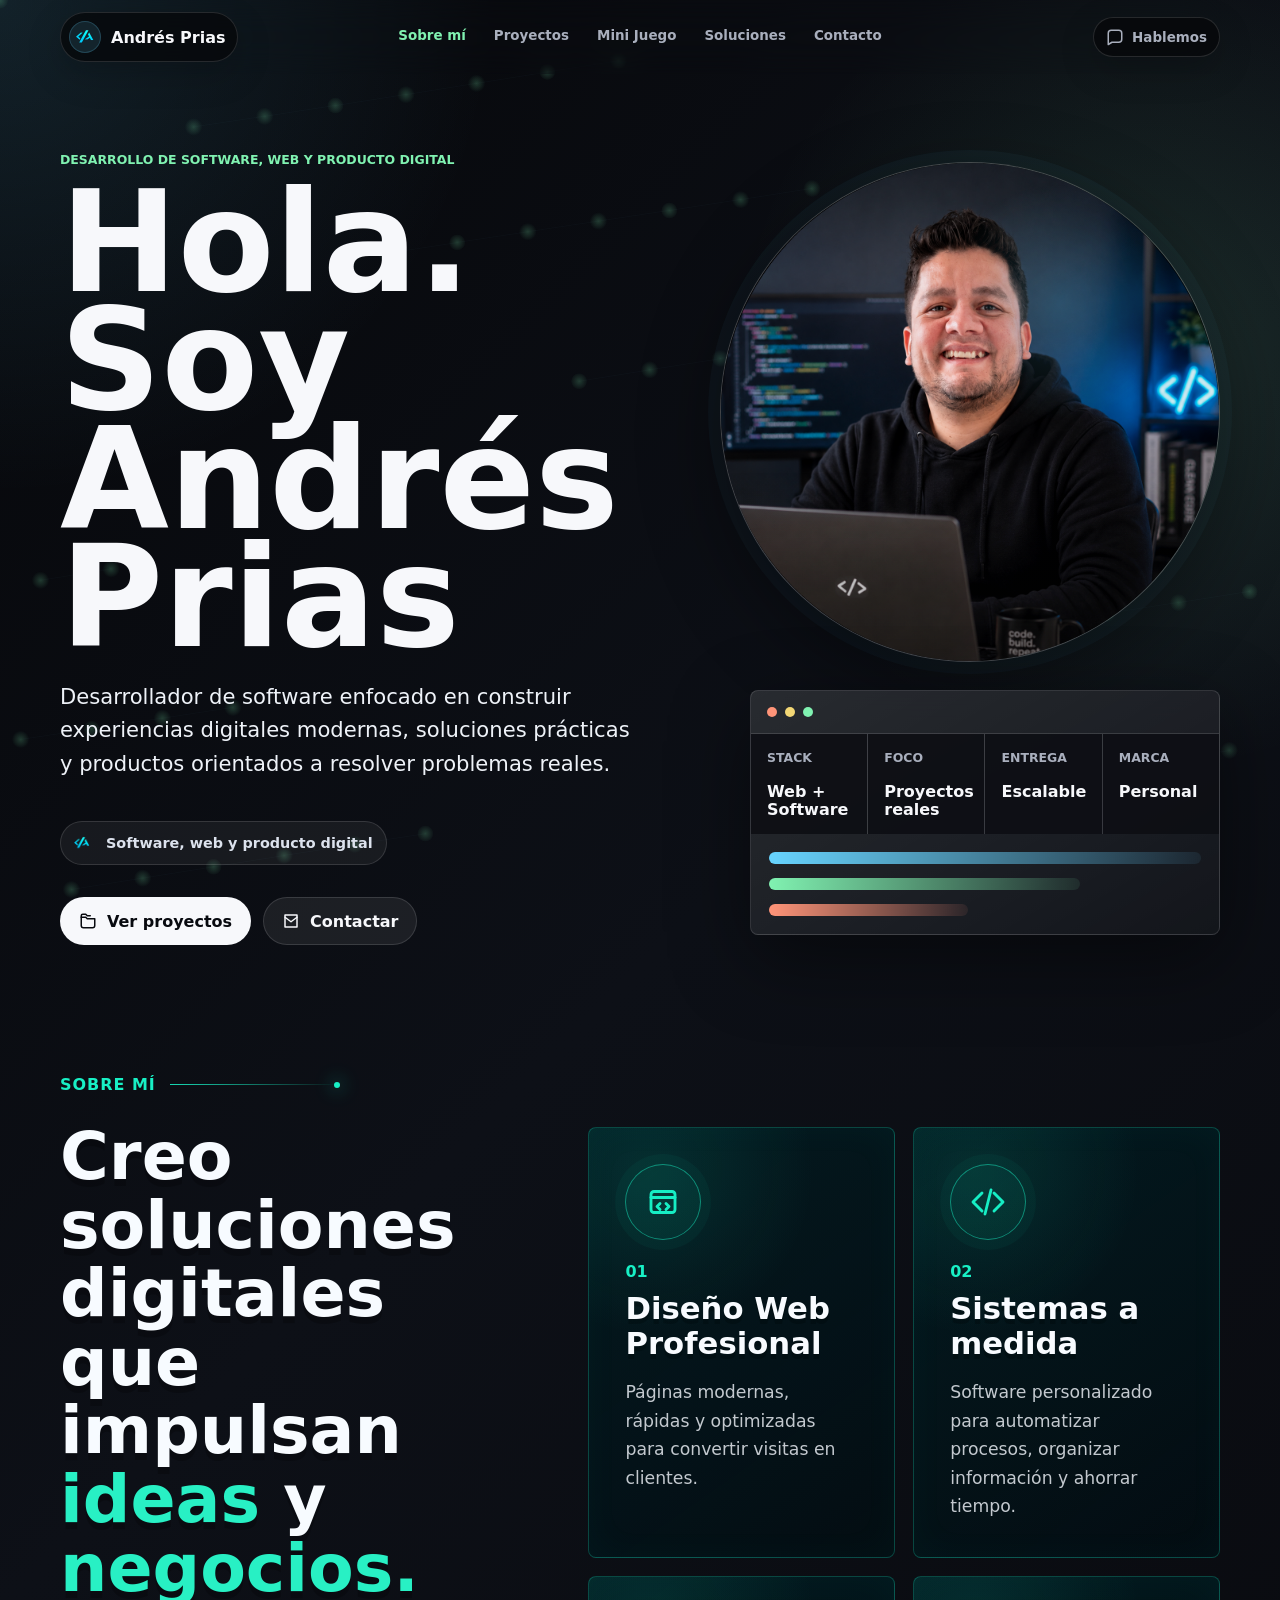
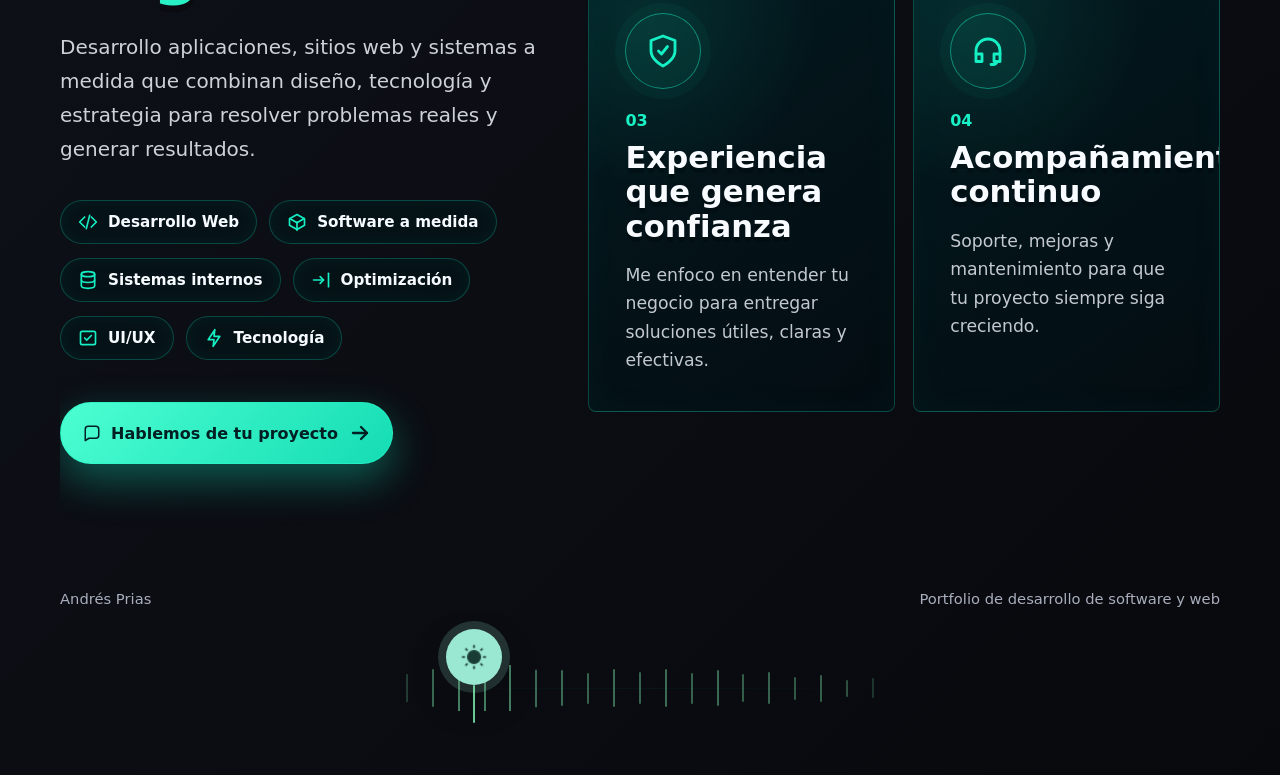
==== commit 114a2378: "Refresh cache busting and redesign the projects page" ====
--- a/index.html
+++ b/index.html
@@ -9,7 +9,7 @@
   <link rel="icon" type="image/png" sizes="16x16" href="/assets/favicon-16.png">
   <link rel="icon" type="image/png" sizes="512x512" href="/assets/Fav_icon.png">
   <link rel="apple-touch-icon" sizes="180x180" href="/assets/apple-touch-icon.png">
-  <link rel="stylesheet" href="/styles.css?v=20260712-about-like-hero">
+  <link rel="stylesheet" href="/styles.css?v=20260712-projects-redesign">
 </head>
 <body>
   <canvas id="ambientCanvas" aria-hidden="true"></canvas>
@@ -233,7 +233,7 @@
     </div>
   </footer>
 
-  <script src="/script.js?v=20260712-about-like-hero"></script>
+  <script src="/script.js?v=20260712-projects-redesign"></script>
 </body>
 </html>
 
@@ -273,3 +273,4 @@
 
 
 
+
--- a/styles.css
+++ b/styles.css
@@ -2305,6 +2305,444 @@
 .project-link {
   width: fit-content;
   margin-top: auto;
+}
+
+/* Projects redesign: result-first case system. */
+.projects-redesign {
+  position: relative;
+}
+
+.projects-redesign::before {
+  content: "";
+  position: absolute;
+  inset: 38px -8vw auto;
+  z-index: -1;
+  height: 520px;
+  background:
+    radial-gradient(circle at 18% 20%, rgba(24, 240, 197, 0.14), transparent 34%),
+    radial-gradient(circle at 84% 34%, rgba(255, 148, 120, 0.12), transparent 32%);
+  pointer-events: none;
+}
+
+.projects-hero {
+  display: grid;
+  grid-template-columns: minmax(0, 1fr) minmax(260px, 430px);
+  gap: 42px;
+  align-items: end;
+  margin-bottom: 26px;
+}
+
+.projects-hero-copy {
+  max-width: 820px;
+}
+
+.projects-hero h2 {
+  max-width: 840px;
+  margin-bottom: 18px;
+  font-size: clamp(3rem, 5.6vw, 5.8rem);
+  line-height: 0.98;
+  letter-spacing: 0;
+}
+
+.projects-hero-copy > p:not(.eyebrow) {
+  max-width: 680px;
+  color: rgba(238, 242, 248, 0.78);
+  font-size: 1.18rem;
+  line-height: 1.7;
+}
+
+.projects-results {
+  display: grid;
+  grid-template-columns: repeat(3, minmax(0, 1fr));
+  gap: 10px;
+}
+
+.projects-results article {
+  min-height: 116px;
+  padding: 18px;
+  border: 1px solid rgba(24, 240, 197, 0.18);
+  border-radius: 8px;
+  background: rgba(2, 18, 23, 0.72);
+  box-shadow: inset 0 0 30px rgba(24, 240, 197, 0.035);
+}
+
+.projects-results strong,
+.projects-results span {
+  display: block;
+}
+
+.projects-results strong {
+  margin-bottom: 14px;
+  color: #28f0c4;
+  font-size: clamp(2rem, 3.4vw, 3.4rem);
+  line-height: 0.9;
+}
+
+.projects-results span {
+  color: rgba(238, 242, 248, 0.72);
+  font-size: 0.78rem;
+  font-weight: 800;
+  line-height: 1.35;
+  text-transform: uppercase;
+}
+
+.project-filter-bar {
+  display: flex;
+  flex-wrap: wrap;
+  gap: 10px;
+  margin: 0 0 26px;
+}
+
+.project-filter-bar button {
+  min-height: 42px;
+  padding: 9px 16px;
+  border: 1px solid rgba(24, 240, 197, 0.22);
+  border-radius: 999px;
+  background: rgba(2, 18, 23, 0.58);
+  color: rgba(238, 242, 248, 0.82);
+  font: inherit;
+  font-size: 0.84rem;
+  font-weight: 900;
+  cursor: pointer;
+  transition: transform 200ms ease, border-color 200ms ease, background 200ms ease, color 200ms ease;
+}
+
+.project-filter-bar button:hover,
+.project-filter-bar button.is-active {
+  transform: translateY(-2px);
+  border-color: rgba(24, 240, 197, 0.62);
+  background: rgba(24, 240, 197, 0.12);
+  color: #ffffff;
+}
+
+.project-featured-case,
+.project-case-card {
+  border: 1px solid rgba(24, 240, 197, 0.18);
+  border-radius: 8px;
+  background:
+    linear-gradient(145deg, rgba(2, 28, 34, 0.86), rgba(7, 10, 18, 0.78)),
+    rgba(2, 18, 23, 0.78);
+  box-shadow: 0 24px 70px rgba(0, 0, 0, 0.24), inset 0 0 42px rgba(24, 240, 197, 0.035);
+}
+
+.project-featured-case {
+  display: grid;
+  grid-template-columns: minmax(0, 0.96fr) minmax(420px, 1.04fr);
+  gap: 26px;
+  align-items: stretch;
+  padding: 26px;
+  margin-bottom: 20px;
+}
+
+.project-case-content {
+  display: flex;
+  flex-direction: column;
+  gap: 22px;
+}
+
+.project-case-topline,
+.case-meta,
+.case-proof {
+  display: flex;
+  flex-wrap: wrap;
+  gap: 8px;
+  align-items: center;
+}
+
+.case-category,
+.case-status,
+.case-pill,
+.case-meta strong,
+.case-proof span {
+  border: 1px solid rgba(24, 240, 197, 0.2);
+  border-radius: 999px;
+  background: rgba(24, 240, 197, 0.08);
+  color: rgba(238, 242, 248, 0.84);
+  font-size: 0.76rem;
+  font-weight: 900;
+}
+
+.case-category {
+  border-color: rgba(255, 148, 120, 0.42);
+  background: rgba(255, 148, 120, 0.12);
+  color: #ffb39f;
+  padding: 7px 10px;
+  text-transform: uppercase;
+}
+
+.case-status,
+.case-pill,
+.case-meta strong,
+.case-proof span {
+  padding: 7px 10px;
+}
+
+.project-featured-case .project-feature-head {
+  grid-template-columns: minmax(0, 1fr) minmax(172px, 220px);
+}
+
+.project-featured-case h3 {
+  max-width: 780px;
+  margin-bottom: 14px;
+  font-size: clamp(2.25rem, 4vw, 4.2rem);
+  line-height: 1;
+}
+
+.project-featured-case p {
+  color: rgba(238, 242, 248, 0.78);
+  font-size: 1.04rem;
+  line-height: 1.7;
+}
+
+.project-impact-grid {
+  display: grid;
+  grid-template-columns: repeat(3, minmax(0, 1fr));
+  gap: 10px;
+}
+
+.project-impact-grid article {
+  padding: 14px;
+  border: 1px solid rgba(103, 212, 255, 0.16);
+  border-radius: 8px;
+  background: rgba(255, 255, 255, 0.035);
+}
+
+.project-impact-grid strong {
+  display: block;
+  margin-bottom: 8px;
+  color: #28f0c4;
+  font-size: 0.86rem;
+}
+
+.project-impact-grid span {
+  color: rgba(238, 242, 248, 0.7);
+  font-size: 0.82rem;
+  line-height: 1.45;
+}
+
+.project-case-grid {
+  display: grid;
+  grid-template-columns: repeat(4, minmax(0, 1fr));
+  gap: 18px;
+}
+
+.project-case-card {
+  overflow: hidden;
+  display: flex;
+  flex-direction: column;
+  min-height: 520px;
+  transition: transform 240ms ease, border-color 240ms ease, box-shadow 240ms ease, opacity 220ms ease;
+}
+
+.project-case-card:hover {
+  transform: translateY(-7px);
+  border-color: rgba(24, 240, 197, 0.42);
+  box-shadow: 0 28px 80px rgba(0, 0, 0, 0.32), 0 0 32px rgba(24, 240, 197, 0.08);
+}
+
+.project-case-card.is-hidden {
+  display: none;
+}
+
+.case-media {
+  position: relative;
+  overflow: hidden;
+  display: grid;
+  min-height: 185px;
+  padding: 22px;
+  border-bottom: 1px solid rgba(255, 255, 255, 0.08);
+}
+
+.case-media-logo {
+  place-items: center;
+  background:
+    radial-gradient(circle at 20% 12%, rgba(103, 212, 255, 0.18), transparent 36%),
+    #ffffff;
+}
+
+.case-media-logo .megabyte-logo {
+  position: static;
+  width: min(100%, 320px);
+  transform: none;
+}
+
+.case-media-commerce {
+  grid-template-columns: auto minmax(0, 1fr);
+  gap: 18px;
+  align-items: end;
+  background: linear-gradient(135deg, #13261f, #203526 52%, #5c3a24);
+}
+
+.case-media-personal {
+  display: flex;
+  align-items: center;
+  gap: 18px;
+  background: linear-gradient(125deg, #160d14, #25142e 52%, #08262b);
+}
+
+.case-media-personal img {
+  width: 76px;
+  height: 76px;
+  border-radius: 50%;
+  object-fit: cover;
+  box-shadow: 0 0 0 7px rgba(255, 148, 120, 0.1), 0 16px 32px rgba(0, 0, 0, 0.36);
+}
+
+.case-media-personal strong,
+.case-media-personal span {
+  display: block;
+}
+
+.case-media-personal strong {
+  color: #ffffff;
+  font-size: 2rem;
+  line-height: 1;
+}
+
+.case-media-personal span {
+  color: #ffb5a3;
+  font-size: 0.72rem;
+  font-weight: 900;
+  text-transform: uppercase;
+}
+
+.case-media-space {
+  background:
+    radial-gradient(circle at 14% 24%, #ffffff 0 1px, transparent 2px),
+    radial-gradient(circle at 78% 35%, #67d4ff 0 1px, transparent 2px),
+    radial-gradient(circle at 48% 72%, #f3d775 0 1px, transparent 2px),
+    linear-gradient(160deg, #090525, #25104c 56%, #071d2d);
+  background-size: 54px 54px, 72px 72px, 43px 43px, auto;
+}
+
+.case-pill {
+  position: absolute;
+  right: 14px;
+  bottom: 14px;
+  backdrop-filter: blur(10px);
+}
+
+.case-body {
+  display: flex;
+  flex: 1;
+  flex-direction: column;
+  padding: 24px;
+}
+
+.case-meta {
+  margin-bottom: 16px;
+}
+
+.case-meta span {
+  color: #ff9478;
+  font-size: 0.9rem;
+  font-weight: 900;
+}
+
+.case-body h3 {
+  margin-bottom: 14px;
+  color: #f8fbff;
+  font-size: 1.68rem;
+  line-height: 1.12;
+}
+
+.case-body p {
+  color: rgba(238, 242, 248, 0.72);
+  font-size: 0.98rem;
+  line-height: 1.62;
+}
+
+.case-proof {
+  margin-top: auto;
+  padding-top: 18px;
+}
+
+.project-case-card .project-tags {
+  margin-top: 14px;
+}
+
+body[data-theme="light"] .projects-hero-copy > p:not(.eyebrow),
+body[data-theme="light"] .project-featured-case p,
+body[data-theme="light"] .case-body p,
+body[data-theme="light"] .project-impact-grid span,
+body[data-theme="light"] .projects-results span {
+  color: #435a56;
+}
+
+body[data-theme="light"] .projects-results article,
+body[data-theme="light"] .project-featured-case,
+body[data-theme="light"] .project-case-card {
+  border-color: rgba(0, 107, 92, 0.16);
+  background:
+    linear-gradient(145deg, rgba(255, 255, 255, 0.74), rgba(248, 244, 238, 0.62)),
+    rgba(248, 244, 238, 0.9);
+}
+
+body[data-theme="light"] .project-filter-bar button,
+body[data-theme="light"] .case-status,
+body[data-theme="light"] .case-pill,
+body[data-theme="light"] .case-meta strong,
+body[data-theme="light"] .case-proof span,
+body[data-theme="light"] .project-impact-grid article {
+  border-color: rgba(0, 107, 92, 0.18);
+  background: rgba(0, 107, 92, 0.07);
+  color: #12312f;
+}
+
+body[data-theme="light"] .case-body h3 {
+  color: #062522;
+}
+
+@media (max-width: 1100px) {
+  .projects-hero,
+  .project-featured-case {
+    grid-template-columns: 1fr;
+  }
+
+  .project-case-grid {
+    grid-template-columns: repeat(2, minmax(0, 1fr));
+  }
+}
+
+@media (max-width: 720px) {
+  .projects-hero h2 {
+    font-size: 2.55rem;
+  }
+
+  .projects-results,
+  .project-impact-grid,
+  .project-case-grid {
+    grid-template-columns: 1fr;
+  }
+
+  .project-featured-case {
+    padding: 18px;
+  }
+
+  .project-filter-bar {
+    gap: 8px;
+  }
+
+  .project-filter-bar button {
+    flex: 1 1 auto;
+    padding-inline: 12px;
+  }
+
+  .project-featured-case .project-feature-head {
+    grid-template-columns: 1fr;
+  }
+
+  .project-featured-case h3 {
+    font-size: 2rem;
+  }
+
+  .project-case-card {
+    min-height: auto;
+  }
+
+  .case-media {
+    min-height: 164px;
+  }
 }
 
 .split {
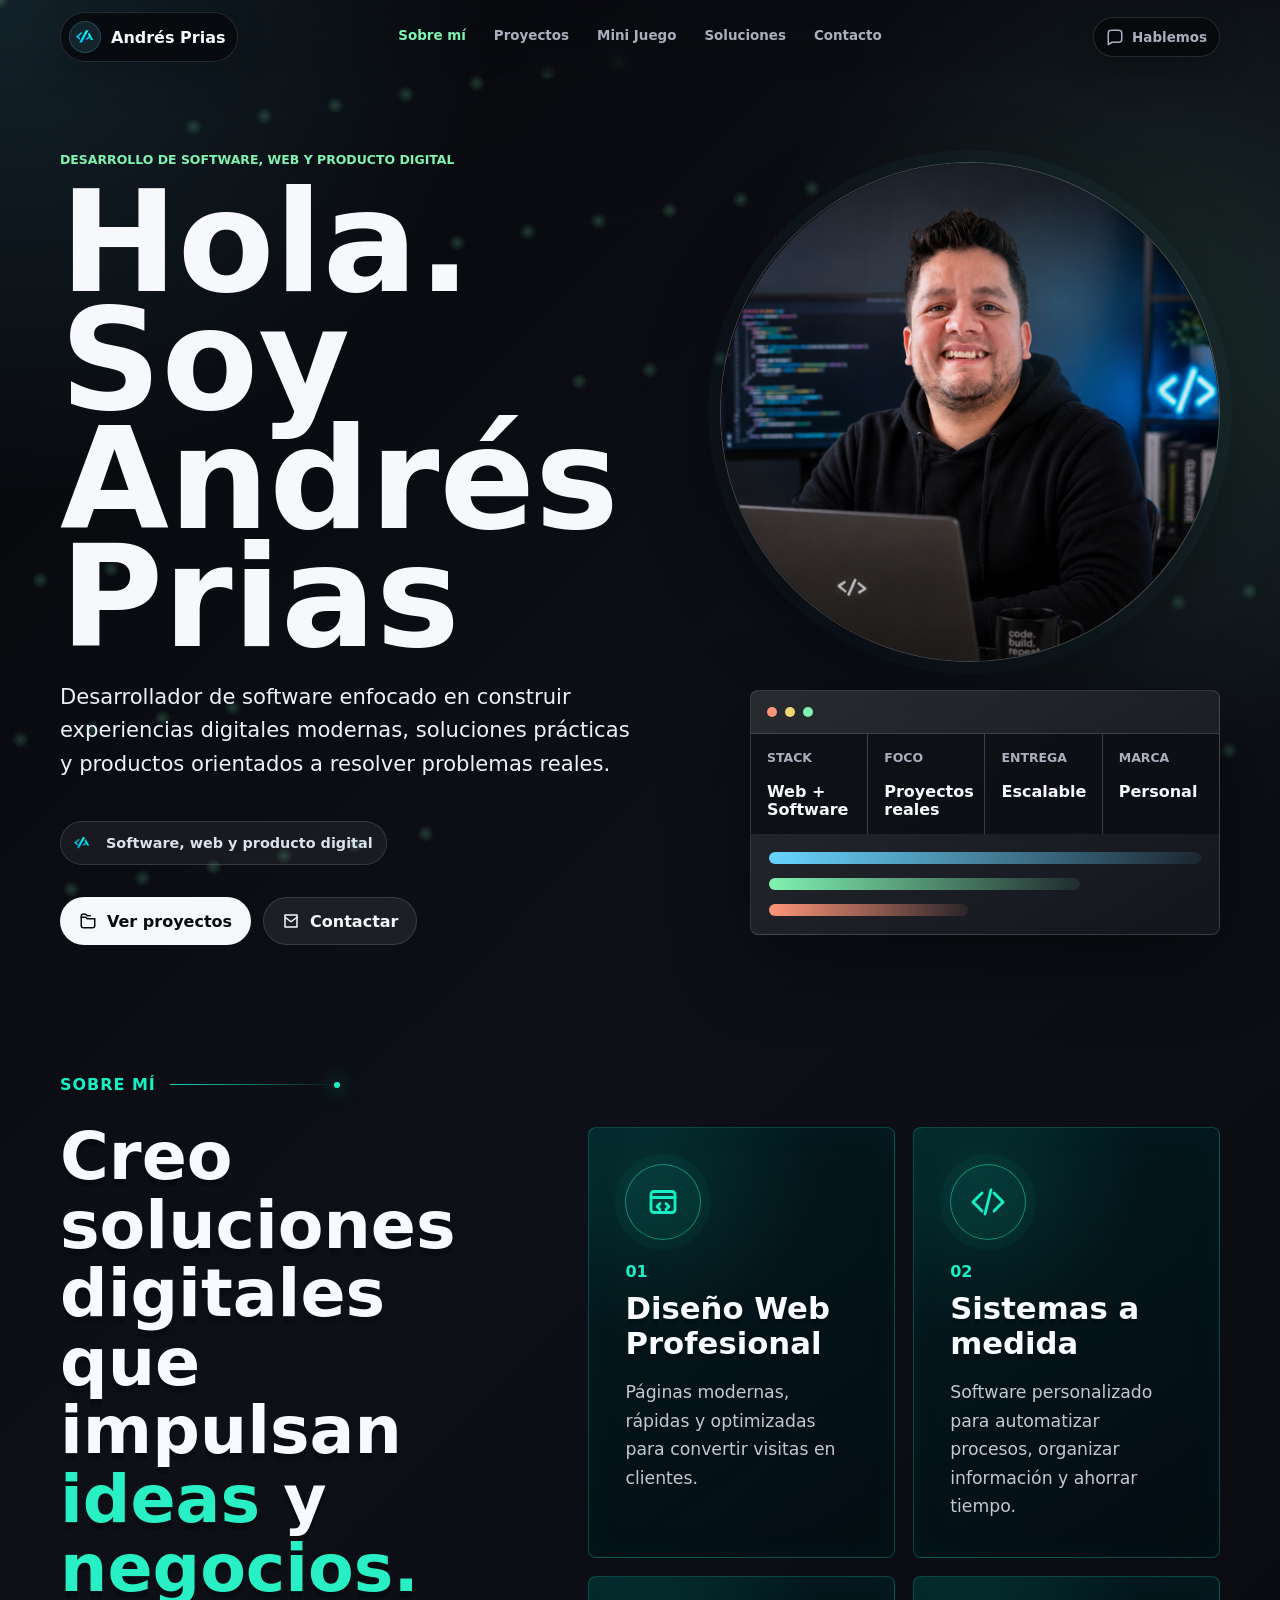
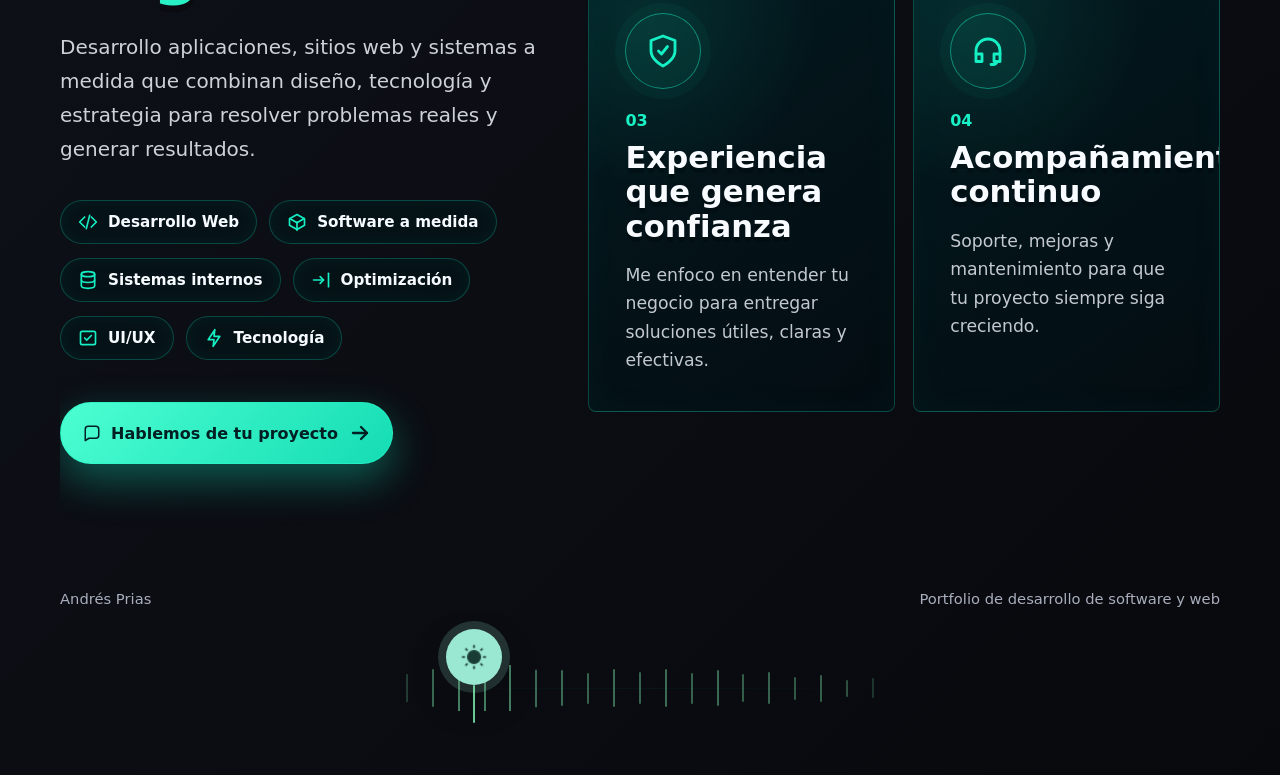
==== commit a7b8694f: "Refine projects layout and refresh asset cache keys" ====
--- a/index.html
+++ b/index.html
@@ -9,7 +9,7 @@
   <link rel="icon" type="image/png" sizes="16x16" href="/assets/favicon-16.png">
   <link rel="icon" type="image/png" sizes="512x512" href="/assets/Fav_icon.png">
   <link rel="apple-touch-icon" sizes="180x180" href="/assets/apple-touch-icon.png">
-  <link rel="stylesheet" href="/styles.css?v=20260712-projects-redesign">
+  <link rel="stylesheet" href="/styles.css?v=20260712-projects-balanced">
 </head>
 <body>
   <canvas id="ambientCanvas" aria-hidden="true"></canvas>
@@ -233,7 +233,7 @@
     </div>
   </footer>
 
-  <script src="/script.js?v=20260712-projects-redesign"></script>
+  <script src="/script.js?v=20260712-projects-balanced"></script>
 </body>
 </html>
 
@@ -274,3 +274,4 @@
 
 
 
+
--- a/styles.css
+++ b/styles.css
@@ -2315,21 +2315,21 @@
 .projects-redesign::before {
   content: "";
   position: absolute;
-  inset: 38px -8vw auto;
+  inset: 28px -5vw auto;
   z-index: -1;
-  height: 520px;
+  height: 420px;
   background:
-    radial-gradient(circle at 18% 20%, rgba(24, 240, 197, 0.14), transparent 34%),
-    radial-gradient(circle at 84% 34%, rgba(255, 148, 120, 0.12), transparent 32%);
+    radial-gradient(circle at 18% 20%, rgba(24, 240, 197, 0.1), transparent 34%),
+    radial-gradient(circle at 84% 34%, rgba(255, 148, 120, 0.08), transparent 32%);
   pointer-events: none;
 }
 
 .projects-hero {
   display: grid;
-  grid-template-columns: minmax(0, 1fr) minmax(260px, 430px);
-  gap: 42px;
+  grid-template-columns: minmax(0, 1fr) minmax(260px, 360px);
+  gap: 34px;
   align-items: end;
-  margin-bottom: 26px;
+  margin-bottom: 22px;
 }
 
 .projects-hero-copy {
@@ -2337,10 +2337,10 @@
 }
 
 .projects-hero h2 {
-  max-width: 840px;
+  max-width: 760px;
   margin-bottom: 18px;
-  font-size: clamp(3rem, 5.6vw, 5.8rem);
-  line-height: 0.98;
+  font-size: clamp(2.8rem, 4.8vw, 4.9rem);
+  line-height: 1;
   letter-spacing: 0;
 }
 
@@ -2353,16 +2353,20 @@
 
 .projects-results {
   display: grid;
-  grid-template-columns: repeat(3, minmax(0, 1fr));
+  grid-template-columns: 1fr;
   gap: 10px;
 }
 
 .projects-results article {
-  min-height: 116px;
-  padding: 18px;
+  display: grid;
+  grid-template-columns: 82px 1fr;
+  gap: 14px;
+  align-items: center;
+  min-height: 74px;
+  padding: 14px 16px;
   border: 1px solid rgba(24, 240, 197, 0.18);
   border-radius: 8px;
-  background: rgba(2, 18, 23, 0.72);
+  background: rgba(2, 18, 23, 0.46);
   box-shadow: inset 0 0 30px rgba(24, 240, 197, 0.035);
 }
 
@@ -2372,9 +2376,9 @@
 }
 
 .projects-results strong {
-  margin-bottom: 14px;
+  margin-bottom: 0;
   color: #28f0c4;
-  font-size: clamp(2rem, 3.4vw, 3.4rem);
+  font-size: clamp(1.85rem, 2.6vw, 2.6rem);
   line-height: 0.9;
 }
 
@@ -2390,15 +2394,15 @@
   display: flex;
   flex-wrap: wrap;
   gap: 10px;
-  margin: 0 0 26px;
+  margin: 0 0 22px;
 }
 
 .project-filter-bar button {
   min-height: 42px;
-  padding: 9px 16px;
+  padding: 8px 15px;
   border: 1px solid rgba(24, 240, 197, 0.22);
   border-radius: 999px;
-  background: rgba(2, 18, 23, 0.58);
+  background: rgba(2, 18, 23, 0.36);
   color: rgba(238, 242, 248, 0.82);
   font: inherit;
   font-size: 0.84rem;
@@ -2411,7 +2415,7 @@
 .project-filter-bar button.is-active {
   transform: translateY(-2px);
   border-color: rgba(24, 240, 197, 0.62);
-  background: rgba(24, 240, 197, 0.12);
+  background: linear-gradient(135deg, rgba(24, 240, 197, 0.18), rgba(103, 212, 255, 0.08));
   color: #ffffff;
 }
 
@@ -2420,17 +2424,17 @@
   border: 1px solid rgba(24, 240, 197, 0.18);
   border-radius: 8px;
   background:
-    linear-gradient(145deg, rgba(2, 28, 34, 0.86), rgba(7, 10, 18, 0.78)),
-    rgba(2, 18, 23, 0.78);
-  box-shadow: 0 24px 70px rgba(0, 0, 0, 0.24), inset 0 0 42px rgba(24, 240, 197, 0.035);
+    linear-gradient(145deg, rgba(2, 28, 34, 0.72), rgba(7, 10, 18, 0.68)),
+    rgba(2, 18, 23, 0.66);
+  box-shadow: 0 18px 58px rgba(0, 0, 0, 0.22), inset 0 0 34px rgba(24, 240, 197, 0.028);
 }
 
 .project-featured-case {
   display: grid;
-  grid-template-columns: minmax(0, 0.96fr) minmax(420px, 1.04fr);
-  gap: 26px;
+  grid-template-columns: minmax(0, 1.02fr) minmax(360px, 0.98fr);
+  gap: 22px;
   align-items: stretch;
-  padding: 26px;
+  padding: 22px;
   margin-bottom: 20px;
 }
 
@@ -2482,10 +2486,10 @@
 }
 
 .project-featured-case h3 {
-  max-width: 780px;
+  max-width: 700px;
   margin-bottom: 14px;
-  font-size: clamp(2.25rem, 4vw, 4.2rem);
-  line-height: 1;
+  font-size: clamp(2.05rem, 3.2vw, 3.35rem);
+  line-height: 1.04;
 }
 
 .project-featured-case p {
@@ -2501,7 +2505,7 @@
 }
 
 .project-impact-grid article {
-  padding: 14px;
+  padding: 12px;
   border: 1px solid rgba(103, 212, 255, 0.16);
   border-radius: 8px;
   background: rgba(255, 255, 255, 0.035);
@@ -2522,7 +2526,7 @@
 
 .project-case-grid {
   display: grid;
-  grid-template-columns: repeat(4, minmax(0, 1fr));
+  grid-template-columns: repeat(2, minmax(0, 1fr));
   gap: 18px;
 }
 
@@ -2530,14 +2534,14 @@
   overflow: hidden;
   display: flex;
   flex-direction: column;
-  min-height: 520px;
+  min-height: 430px;
   transition: transform 240ms ease, border-color 240ms ease, box-shadow 240ms ease, opacity 220ms ease;
 }
 
 .project-case-card:hover {
-  transform: translateY(-7px);
+  transform: translateY(-5px);
   border-color: rgba(24, 240, 197, 0.42);
-  box-shadow: 0 28px 80px rgba(0, 0, 0, 0.32), 0 0 32px rgba(24, 240, 197, 0.08);
+  box-shadow: 0 24px 70px rgba(0, 0, 0, 0.3), 0 0 26px rgba(24, 240, 197, 0.075);
 }
 
 .project-case-card.is-hidden {
@@ -2548,7 +2552,7 @@
   position: relative;
   overflow: hidden;
   display: grid;
-  min-height: 185px;
+  min-height: 155px;
   padding: 22px;
   border-bottom: 1px solid rgba(255, 255, 255, 0.08);
 }
@@ -2626,7 +2630,7 @@
   display: flex;
   flex: 1;
   flex-direction: column;
-  padding: 24px;
+  padding: 22px;
 }
 
 .case-meta {
@@ -2642,7 +2646,7 @@
 .case-body h3 {
   margin-bottom: 14px;
   color: #f8fbff;
-  font-size: 1.68rem;
+  font-size: 1.55rem;
   line-height: 1.12;
 }
 
@@ -2702,11 +2706,19 @@
   .project-case-grid {
     grid-template-columns: repeat(2, minmax(0, 1fr));
   }
+
+  .projects-results {
+    grid-template-columns: repeat(3, minmax(0, 1fr));
+  }
+
+  .projects-results article {
+    grid-template-columns: 1fr;
+  }
 }
 
 @media (max-width: 720px) {
   .projects-hero h2 {
-    font-size: 2.55rem;
+    font-size: 2.35rem;
   }
 
   .projects-results,
@@ -2716,7 +2728,7 @@
   }
 
   .project-featured-case {
-    padding: 18px;
+    padding: 16px;
   }
 
   .project-filter-bar {
@@ -2724,7 +2736,7 @@
   }
 
   .project-filter-bar button {
-    flex: 1 1 auto;
+    flex: 0 1 auto;
     padding-inline: 12px;
   }
 
@@ -2733,7 +2745,7 @@
   }
 
   .project-featured-case h3 {
-    font-size: 2rem;
+    font-size: 1.86rem;
   }
 
   .project-case-card {
@@ -2741,7 +2753,7 @@
   }
 
   .case-media {
-    min-height: 164px;
+    min-height: 146px;
   }
 }
 
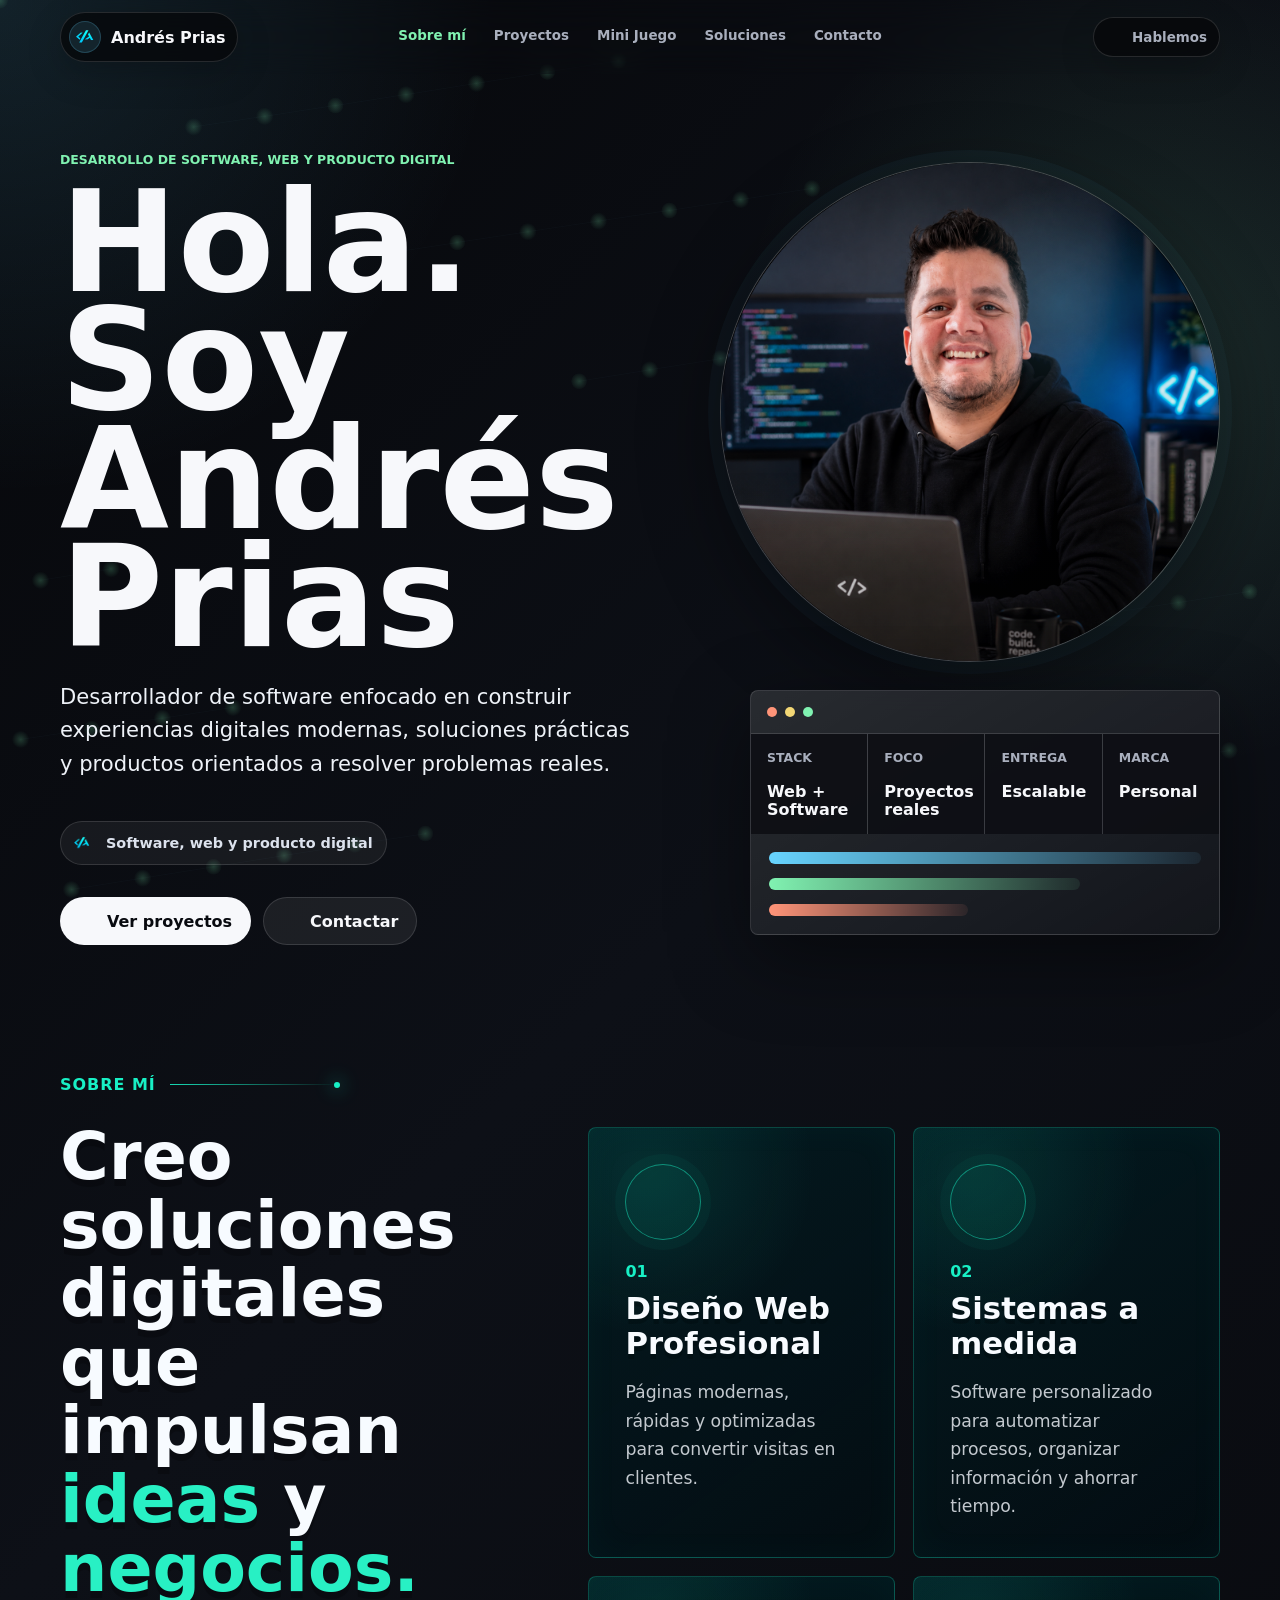
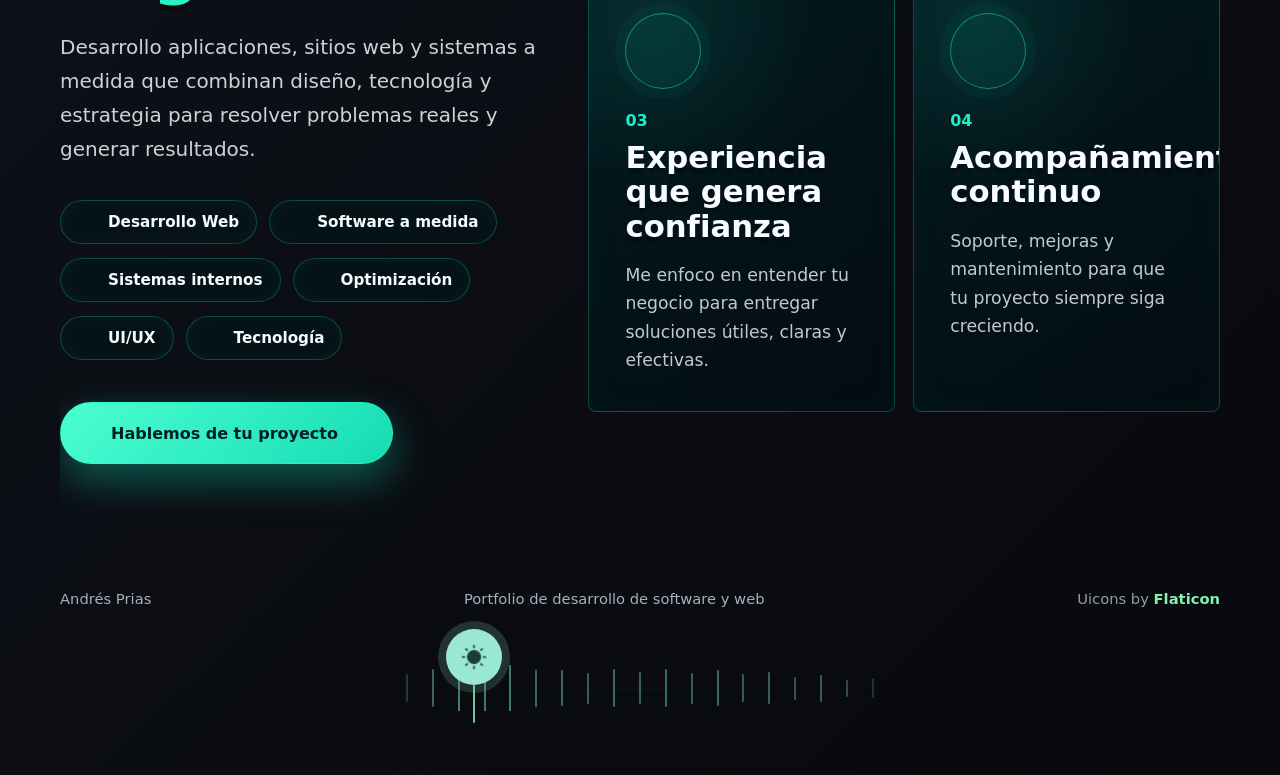
==== commit 319740a0: "Replace Lucide icons with Flaticon Uicons" ====
--- a/index.html
+++ b/index.html
@@ -1,15 +1,37 @@
-﻿<!DOCTYPE html>
+<!DOCTYPE html>
 <html lang="es">
 <head>
   <meta charset="UTF-8">
   <meta name="viewport" content="width=device-width, initial-scale=1.0">
-  <meta name="description" content="Perfil profesional de Andrés Prias, desarrollador de software enfocado en experiencias digitales modernas, soluciones prácticas y productos digitales.">
-  <title>Sobre mí | Andrés Prias</title>
+  <title>Andrés Prias | Desarrollador de Software Web y Soluciones Digitales</title>
+  <meta name="description" content="Portfolio profesional de Andrés Prias, desarrollador de software enfocado en sitios web modernos, sistemas a medida, productos digitales y soluciones prácticas para negocios.">
+  <meta name="author" content="Andrés Prias">
+  <meta name="robots" content="index, follow, max-image-preview:large">
+  <meta name="theme-color" content="#071018">
+  <link rel="canonical" href="https://andev.com.co/">
+  <link rel="stylesheet" href="https://cdn-uicons.flaticon.com/4.0.0/uicons-regular-rounded/css/uicons-regular-rounded.css">
+  <link rel="alternate" hreflang="es-CO" href="https://andev.com.co/">
+  <link rel="alternate" hreflang="x-default" href="https://andev.com.co/">
+  <meta property="og:type" content="website">
+  <meta property="og:locale" content="es_CO">
+  <meta property="og:site_name" content="Andrés Prias">
+  <meta property="og:title" content="Andrés Prias | Desarrollador de Software Web y Soluciones Digitales">
+  <meta property="og:description" content="Portfolio profesional de Andrés Prias, desarrollador de software enfocado en sitios web modernos, sistemas a medida, productos digitales y soluciones prácticas para negocios.">
+  <meta property="og:url" content="https://andev.com.co/">
+  <meta property="og:image" content="https://andev.com.co/assets/andres-prias-profile.png">
+  <meta property="og:image:alt" content="Andrés Prias, desarrollador de software y soluciones digitales">
+  <meta name="twitter:card" content="summary_large_image">
+  <meta name="twitter:title" content="Andrés Prias | Desarrollador de Software Web y Soluciones Digitales">
+  <meta name="twitter:description" content="Portfolio profesional de Andrés Prias, desarrollador de software enfocado en sitios web modernos, sistemas a medida, productos digitales y soluciones prácticas para negocios.">
+  <meta name="twitter:image" content="https://andev.com.co/assets/andres-prias-profile.png">
   <link rel="icon" type="image/png" sizes="32x32" href="/assets/favicon-32.png">
   <link rel="icon" type="image/png" sizes="16x16" href="/assets/favicon-16.png">
   <link rel="icon" type="image/png" sizes="512x512" href="/assets/Fav_icon.png">
   <link rel="apple-touch-icon" sizes="180x180" href="/assets/apple-touch-icon.png">
-  <link rel="stylesheet" href="/styles.css?v=20260712-projects-balanced">
+  <link rel="manifest" href="/site.webmanifest">
+  <link rel="preload" href="/assets/brand-logo.png" as="image">
+  <link rel="stylesheet" href="/styles.css?v=20260713-flaticon-icons">
+  <script type="application/ld+json">{"@context":"https://schema.org","@graph":[{"url":"https://andev.com.co/","knowsAbout":["Desarrollo web","Software a medida","JavaFX","JavaScript","Productos digitales","Automatización"],"@type":"Person","telephone":"+573197265704","jobTitle":"Desarrollador de software","image":"https://andev.com.co/assets/andres-prias-profile.png","name":"Andrés Prias","@id":"https://andev.com.co/#person","email":"mailto:anpriasca@gmail.com"},{"name":"Andrés Prias Portfolio","@id":"https://andev.com.co/#website","publisher":{"@id":"https://andev.com.co/#person"},"@type":"WebSite","url":"https://andev.com.co/","inLanguage":"es-CO"},{"@id":"https://andev.com.co/#webpage","@type":"ProfilePage","url":"https://andev.com.co/","name":"Andrés Prias | Desarrollador de Software Web y Soluciones Digitales","description":"Portfolio profesional de Andrés Prias, desarrollador de software enfocado en sitios web modernos, sistemas a medida, productos digitales y soluciones prácticas para negocios.","inLanguage":"es-CO","about":{"@id":"https://andev.com.co/#person"},"isPartOf":{"@id":"https://andev.com.co/#website"}}]}</script>
 </head>
 <body>
   <canvas id="ambientCanvas" aria-hidden="true"></canvas>
@@ -29,7 +51,7 @@
 
     <a class="header-action" href="mailto:anpriasca@gmail.com" aria-label="Enviar correo a Andrés Prias">
       <span class="action-icon" aria-hidden="true">
-        <svg viewBox="0 0 24 24"><path d="M21 15a4 4 0 0 1-4 4H8l-5 3V7a4 4 0 0 1 4-4h10a4 4 0 0 1 4 4z"></path></svg>
+        <i class="fi fi-rr-comment"></i>
       </span>
       <span>Hablemos</span>
     </a>
@@ -57,13 +79,13 @@
         <div class="hero-actions">
           <a class="btn primary" href="/proyectos/">
             <span class="btn-icon" aria-hidden="true">
-              <svg viewBox="0 0 24 24"><path d="M3 7h6l2 2h10v9a3 3 0 0 1-3 3H6a3 3 0 0 1-3-3z"></path><path d="M3 7V5a2 2 0 0 1 2-2h4l2 2h4"></path></svg>
+              <i class="fi fi-rr-folder-open"></i>
             </span>
             <span>Ver proyectos</span>
           </a>
           <a class="btn ghost" href="/contacto/">
             <span class="btn-icon" aria-hidden="true">
-              <svg viewBox="0 0 24 24"><path d="M4 4h16v16H4z"></path><path d="m4 7 8 6 8-6"></path></svg>
+              <i class="fi fi-rr-envelope"></i>
             </span>
             <span>Contactar</span>
           </a>
@@ -121,44 +143,44 @@
 
         <div class="about-service-chips" aria-label="Especialidades principales">
           <span>
-            <svg viewBox="0 0 24 24" aria-hidden="true"><path d="m16 18 6-6-6-6"></path><path d="m8 6-6 6 6 6"></path><path d="m14 4-4 16"></path></svg>
+            <i class="fi fi-rr-code-simple" aria-hidden="true"></i>
             Desarrollo Web
           </span>
           <span>
-            <svg viewBox="0 0 24 24" aria-hidden="true"><path d="m21 16-9 5-9-5V8l9-5 9 5z"></path><path d="m3.3 7.8 8.7 5 8.7-5"></path><path d="M12 22V12"></path></svg>
+            <i class="fi fi-rr-cube" aria-hidden="true"></i>
             Software a medida
           </span>
           <span>
-            <svg viewBox="0 0 24 24" aria-hidden="true"><ellipse cx="12" cy="5" rx="8" ry="3"></ellipse><path d="M4 5v14c0 1.7 3.6 3 8 3s8-1.3 8-3V5"></path><path d="M4 12c0 1.7 3.6 3 8 3s8-1.3 8-3"></path></svg>
+            <i class="fi fi-rr-database" aria-hidden="true"></i>
             Sistemas internos
           </span>
           <span>
-            <svg viewBox="0 0 24 24" aria-hidden="true"><path d="M3 12h12"></path><path d="m11 8 4 4-4 4"></path><path d="M21 4v16"></path></svg>
+            <i class="fi fi-rr-settings-sliders" aria-hidden="true"></i>
             Optimización
           </span>
           <span>
-            <svg viewBox="0 0 24 24" aria-hidden="true"><rect x="3" y="4" width="18" height="16" rx="2"></rect><path d="m8 12 2.5 2.5L16 9"></path></svg>
+            <i class="fi fi-rr-browser" aria-hidden="true"></i>
             UI/UX
           </span>
           <span>
-            <svg viewBox="0 0 24 24" aria-hidden="true"><path d="m13 2-8 12h7l-1 8 8-12h-7z"></path></svg>
+            <i class="fi fi-rr-bolt" aria-hidden="true"></i>
             Tecnología
           </span>
         </div>
 
         <a class="btn about-cta" href="/contacto/">
           <span class="btn-icon" aria-hidden="true">
-            <svg viewBox="0 0 24 24"><path d="M21 15a4 4 0 0 1-4 4H8l-5 3V7a4 4 0 0 1 4-4h10a4 4 0 0 1 4 4z"></path></svg>
+            <i class="fi fi-rr-comment"></i>
           </span>
           <span>Hablemos de tu proyecto</span>
-          <svg class="about-cta-arrow" viewBox="0 0 24 24" aria-hidden="true"><path d="M5 12h14"></path><path d="m13 6 6 6-6 6"></path></svg>
+          <i class="about-cta-arrow fi fi-rr-arrow-right" aria-hidden="true"></i>
         </a>
       </div>
 
       <div class="about-solution-grid" aria-label="Servicios y enfoque de Andrés Prias">
         <article class="about-solution-card">
           <div class="about-solution-icon">
-            <svg viewBox="0 0 24 24" aria-hidden="true"><rect x="4" y="5" width="16" height="14" rx="2"></rect><path d="M4 9h16"></path><path d="m10 13-2 2 2 2"></path><path d="m14 13 2 2-2 2"></path></svg>
+            <i class="fi fi-rr-browser" aria-hidden="true"></i>
           </div>
           <span>01</span>
           <h3>Diseño Web Profesional</h3>
@@ -167,7 +189,7 @@
 
         <article class="about-solution-card">
           <div class="about-solution-icon">
-            <svg viewBox="0 0 24 24" aria-hidden="true"><path d="m16 18 6-6-6-6"></path><path d="m8 6-6 6 6 6"></path><path d="m14 4-4 16"></path></svg>
+            <i class="fi fi-rr-code-simple" aria-hidden="true"></i>
           </div>
           <span>02</span>
           <h3>Sistemas a medida</h3>
@@ -176,7 +198,7 @@
 
         <article class="about-solution-card">
           <div class="about-solution-icon">
-            <svg viewBox="0 0 24 24" aria-hidden="true"><path d="M12 22s8-4 8-10V5l-8-3-8 3v7c0 6 8 10 8 10z"></path><path d="m9 12 2 2 4-5"></path></svg>
+            <i class="fi fi-rr-shield-check" aria-hidden="true"></i>
           </div>
           <span>03</span>
           <h3>Experiencia que genera confianza</h3>
@@ -185,7 +207,7 @@
 
         <article class="about-solution-card">
           <div class="about-solution-icon">
-            <svg viewBox="0 0 24 24" aria-hidden="true"><path d="M4 14v-2a8 8 0 0 1 16 0v2"></path><path d="M18 19c0 1-1 2-2 2h-2"></path><path d="M4 14h4v5H4z"></path><path d="M16 14h4v5h-4z"></path></svg>
+            <i class="fi fi-rr-headset" aria-hidden="true"></i>
           </div>
           <span>04</span>
           <h3>Acompañamiento continuo</h3>
@@ -199,6 +221,7 @@
     <div class="footer-copy">
       <span>Andrés Prias</span>
       <span>Portfolio de desarrollo de software y web</span>
+      <span class="icon-credit">Uicons by <a href="https://www.flaticon.es/" target="_blank" rel="noreferrer">Flaticon</a></span>
     </div>
     <div class="theme-rail" aria-hidden="false">
       <div class="theme-track" aria-hidden="true">
@@ -233,7 +256,7 @@
     </div>
   </footer>
 
-  <script src="/script.js?v=20260712-projects-balanced"></script>
+  <script src="/script.js?v=20260713-flaticon-icons"></script>
 </body>
 </html>
 
@@ -275,3 +298,13 @@
 
 
 
+
+
+
+
+
+
+
+
+
+
--- a/styles.css
+++ b/styles.css
@@ -77,6 +77,13 @@
   text-decoration: none;
 }
 
+.fi {
+  display: inline-flex;
+  align-items: center;
+  justify-content: center;
+  line-height: 1;
+}
+
 #ambientCanvas {
   position: fixed;
   inset: 0;
@@ -543,15 +550,29 @@
 
 .btn-icon svg,
 .tab-icon svg,
-.action-icon svg {
+.action-icon svg,
+.btn-icon .fi,
+.tab-icon .fi,
+.action-icon .fi {
   display: block;
   width: 100%;
   height: 100%;
+}
+
+.btn-icon svg,
+.tab-icon svg,
+.action-icon svg {
   fill: none;
   stroke: currentColor;
   stroke-width: 2;
   stroke-linecap: round;
   stroke-linejoin: round;
+}
+
+.btn-icon .fi,
+.tab-icon .fi,
+.action-icon .fi {
+  font-size: 1.05rem;
 }
 
 .btn.primary {
@@ -666,6 +687,31 @@
     rgba(248, 244, 238, 0.82);
 }
 
+body[data-theme="light"] .contact-redesign {
+  border-color: transparent;
+  background: transparent;
+  box-shadow: none;
+}
+
+body[data-theme="light"] .contact-redesign h2,
+body[data-theme="light"] .contact-trust-grid h3 {
+  color: #062522;
+  text-shadow: none;
+}
+
+body[data-theme="light"] .contact-hero-copy > p:not(.eyebrow),
+body[data-theme="light"] .contact-trust-grid p {
+  color: #435a56;
+}
+
+body[data-theme="light"] .contact-trust-grid article,
+body[data-theme="light"] .contact-copy-list a,
+body[data-theme="light"] .contact-copy {
+  border-color: rgba(0, 107, 92, 0.16);
+  background: rgba(255, 255, 255, 0.56);
+  color: #12312f;
+}
+
 body[data-theme="light"] .about-section::before {
   border-color: rgba(0, 107, 92, 0.11);
   background:
@@ -733,6 +779,11 @@
 body[data-theme="light"] .about-service-chips svg,
 body[data-theme="light"] .about-solution-icon svg {
   stroke: #008f78;
+}
+
+body[data-theme="light"] .about-service-chips .fi,
+body[data-theme="light"] .about-solution-icon .fi {
+  color: #008f78;
 }
 
 .window-top {
@@ -1362,6 +1413,13 @@
   stroke-linejoin: round;
 }
 
+.about-service-chips .fi {
+  width: 20px;
+  height: 20px;
+  color: #16eec4;
+  font-size: 1.1rem;
+}
+
 .about-cta {
   width: fit-content;
   min-width: 284px;
@@ -1395,6 +1453,7 @@
   stroke-width: 2.3;
   stroke-linecap: round;
   stroke-linejoin: round;
+  font-size: 1.12rem;
 }
 
 .about-solution-grid {
@@ -1459,6 +1518,13 @@
   stroke-linejoin: round;
 }
 
+.about-solution-icon .fi {
+  width: 36px;
+  height: 36px;
+  color: #16eec4;
+  font-size: 2.05rem;
+}
+
 .about-solution-card > span {
   display: block;
   margin-bottom: 10px;
@@ -1504,7 +1570,7 @@
 /* Main content sections. */
 .section,
 .method-section {
-  padding: 92px 0;
+  padding: 78px 0;
 }
 
 .game-section {
@@ -2072,7 +2138,7 @@
 .project-showcase-stage {
   position: relative;
   overflow: hidden;
-  aspect-ratio: 16 / 9;
+  aspect-ratio: 16 / 8.4;
   margin: 0;
   border: 1px solid color-mix(in srgb, var(--showcase-b) 48%, transparent);
   border-radius: 7px;
@@ -2101,7 +2167,7 @@
   display: block;
   width: 100%;
   height: 100%;
-  padding: 26px 18px 48px;
+  padding: 18px 14px 40px;
   object-fit: contain;
   filter: drop-shadow(0 13px 18px rgba(0, 0, 0, 0.3));
   transition: opacity 180ms ease, transform 240ms ease;
@@ -2142,7 +2208,7 @@
   display: grid;
   grid-template-columns: 1fr;
   grid-template-rows: repeat(4, minmax(0, 1fr));
-  gap: 8px;
+  gap: 6px;
   align-content: center;
   margin-top: 0;
 }
@@ -2310,6 +2376,7 @@
 /* Projects redesign: result-first case system. */
 .projects-redesign {
   position: relative;
+  padding-top: 62px;
 }
 
 .projects-redesign::before {
@@ -2327,9 +2394,9 @@
 .projects-hero {
   display: grid;
   grid-template-columns: minmax(0, 1fr) minmax(260px, 360px);
-  gap: 34px;
+  gap: 28px;
   align-items: end;
-  margin-bottom: 22px;
+  margin-bottom: 18px;
 }
 
 .projects-hero-copy {
@@ -2337,18 +2404,18 @@
 }
 
 .projects-hero h2 {
-  max-width: 760px;
-  margin-bottom: 18px;
-  font-size: clamp(2.8rem, 4.8vw, 4.9rem);
-  line-height: 1;
+  max-width: 680px;
+  margin-bottom: 14px;
+  font-size: clamp(2.25rem, 3.8vw, 3.7rem);
+  line-height: 1.05;
   letter-spacing: 0;
 }
 
 .projects-hero-copy > p:not(.eyebrow) {
-  max-width: 680px;
+  max-width: 620px;
   color: rgba(238, 242, 248, 0.78);
-  font-size: 1.18rem;
-  line-height: 1.7;
+  font-size: 1rem;
+  line-height: 1.62;
 }
 
 .projects-results {
@@ -2359,11 +2426,11 @@
 
 .projects-results article {
   display: grid;
-  grid-template-columns: 82px 1fr;
-  gap: 14px;
+  grid-template-columns: 70px 1fr;
+  gap: 10px;
   align-items: center;
-  min-height: 74px;
-  padding: 14px 16px;
+  min-height: 58px;
+  padding: 10px 12px;
   border: 1px solid rgba(24, 240, 197, 0.18);
   border-radius: 8px;
   background: rgba(2, 18, 23, 0.46);
@@ -2378,13 +2445,13 @@
 .projects-results strong {
   margin-bottom: 0;
   color: #28f0c4;
-  font-size: clamp(1.85rem, 2.6vw, 2.6rem);
+  font-size: clamp(1.45rem, 2vw, 2rem);
   line-height: 0.9;
 }
 
 .projects-results span {
   color: rgba(238, 242, 248, 0.72);
-  font-size: 0.78rem;
+  font-size: 0.68rem;
   font-weight: 800;
   line-height: 1.35;
   text-transform: uppercase;
@@ -2394,18 +2461,18 @@
   display: flex;
   flex-wrap: wrap;
   gap: 10px;
-  margin: 0 0 22px;
+  margin: 0 0 18px;
 }
 
 .project-filter-bar button {
-  min-height: 42px;
-  padding: 8px 15px;
+  min-height: 36px;
+  padding: 7px 12px;
   border: 1px solid rgba(24, 240, 197, 0.22);
   border-radius: 999px;
   background: rgba(2, 18, 23, 0.36);
   color: rgba(238, 242, 248, 0.82);
   font: inherit;
-  font-size: 0.84rem;
+  font-size: 0.76rem;
   font-weight: 900;
   cursor: pointer;
   transition: transform 200ms ease, border-color 200ms ease, background 200ms ease, color 200ms ease;
@@ -2430,18 +2497,17 @@
 }
 
 .project-featured-case {
-  display: grid;
-  grid-template-columns: minmax(0, 1.02fr) minmax(360px, 0.98fr);
-  gap: 22px;
-  align-items: stretch;
-  padding: 22px;
-  margin-bottom: 20px;
+  display: block;
+  padding: 18px;
+  margin-bottom: 18px;
+  overflow: hidden;
 }
 
 .project-case-content {
   display: flex;
   flex-direction: column;
-  gap: 22px;
+  gap: 16px;
+  max-width: 100%;
 }
 
 .project-case-topline,
@@ -2482,20 +2548,26 @@
 }
 
 .project-featured-case .project-feature-head {
-  grid-template-columns: minmax(0, 1fr) minmax(172px, 220px);
+  grid-template-columns: minmax(0, 1fr) minmax(150px, 190px);
+  gap: 22px;
+  margin-bottom: 0;
 }
 
 .project-featured-case h3 {
-  max-width: 700px;
-  margin-bottom: 14px;
-  font-size: clamp(2.05rem, 3.2vw, 3.35rem);
-  line-height: 1.04;
+  max-width: 640px;
+  margin-bottom: 10px;
+  font-size: clamp(1.75rem, 2.7vw, 2.65rem);
+  line-height: 1.06;
+}
+
+.project-featured-case .project-company img {
+  width: min(170px, 100%);
 }
 
 .project-featured-case p {
   color: rgba(238, 242, 248, 0.78);
-  font-size: 1.04rem;
-  line-height: 1.7;
+  font-size: 0.95rem;
+  line-height: 1.58;
 }
 
 .project-impact-grid {
@@ -2504,8 +2576,35 @@
   gap: 10px;
 }
 
+.project-featured-case .project-showcase {
+  grid-template-columns: 1fr;
+  gap: 10px;
+  width: 100%;
+  max-width: 860px;
+  margin-top: 2px;
+}
+
+.project-featured-case .project-showcase-stage {
+  aspect-ratio: 16 / 6.8;
+}
+
+.project-featured-case .project-showcase-main {
+  padding: 16px 14px 38px;
+}
+
+.project-featured-case .project-showcase-thumbs {
+  grid-template-columns: repeat(4, minmax(0, 1fr));
+  grid-template-rows: none;
+}
+
+.project-featured-case .project-showcase-thumbs button:hover,
+.project-featured-case .project-showcase-thumbs button:focus-visible,
+.project-featured-case .project-showcase-thumbs button.is-active {
+  transform: translateY(-2px);
+}
+
 .project-impact-grid article {
-  padding: 12px;
+  padding: 10px;
   border: 1px solid rgba(103, 212, 255, 0.16);
   border-radius: 8px;
   background: rgba(255, 255, 255, 0.035);
@@ -2513,15 +2612,15 @@
 
 .project-impact-grid strong {
   display: block;
-  margin-bottom: 8px;
+  margin-bottom: 6px;
   color: #28f0c4;
-  font-size: 0.86rem;
+  font-size: 0.78rem;
 }
 
 .project-impact-grid span {
   color: rgba(238, 242, 248, 0.7);
-  font-size: 0.82rem;
-  line-height: 1.45;
+  font-size: 0.74rem;
+  line-height: 1.38;
 }
 
 .project-case-grid {
@@ -2534,7 +2633,7 @@
   overflow: hidden;
   display: flex;
   flex-direction: column;
-  min-height: 430px;
+  min-height: 330px;
   transition: transform 240ms ease, border-color 240ms ease, box-shadow 240ms ease, opacity 220ms ease;
 }
 
@@ -2552,8 +2651,8 @@
   position: relative;
   overflow: hidden;
   display: grid;
-  min-height: 155px;
-  padding: 22px;
+  min-height: 112px;
+  padding: 16px;
   border-bottom: 1px solid rgba(255, 255, 255, 0.08);
 }
 
@@ -2630,11 +2729,11 @@
   display: flex;
   flex: 1;
   flex-direction: column;
-  padding: 22px;
+  padding: 16px;
 }
 
 .case-meta {
-  margin-bottom: 16px;
+  margin-bottom: 12px;
 }
 
 .case-meta span {
@@ -2644,21 +2743,21 @@
 }
 
 .case-body h3 {
-  margin-bottom: 14px;
+  margin-bottom: 10px;
   color: #f8fbff;
-  font-size: 1.55rem;
-  line-height: 1.12;
+  font-size: 1.32rem;
+  line-height: 1.14;
 }
 
 .case-body p {
   color: rgba(238, 242, 248, 0.72);
-  font-size: 0.98rem;
-  line-height: 1.62;
+  font-size: 0.88rem;
+  line-height: 1.5;
 }
 
 .case-proof {
   margin-top: auto;
-  padding-top: 18px;
+  padding-top: 14px;
 }
 
 .project-case-card .project-tags {
@@ -3493,6 +3592,14 @@
   stroke-linejoin: round;
 }
 
+.solutions-benefits .fi,
+.solutions-cta .fi,
+.solution-icon .fi {
+  width: 100%;
+  height: 100%;
+  font-size: 2.15rem;
+}
+
 .solutions-benefits strong,
 .solutions-benefits small {
   display: block;
@@ -3580,6 +3687,12 @@
   height: 50px;
 }
 
+.solution-icon .fi {
+  width: 50px;
+  height: 50px;
+  font-size: 2.85rem;
+}
+
 .solution-number {
   display: block;
   margin-bottom: 12px;
@@ -3679,6 +3792,363 @@
   font-weight: 700;
 }
 
+/* Contact redesign: direct invitation and trust cards. */
+.contact-redesign {
+  display: grid;
+  grid-template-columns: minmax(0, 0.88fr) minmax(340px, 0.9fr);
+  gap: clamp(32px, 5vw, 72px);
+  align-items: center;
+  margin-top: 42px;
+  padding: clamp(34px, 5vw, 62px);
+  border-color: transparent;
+  background: transparent;
+  box-shadow: none;
+}
+
+.contact-hero-copy {
+  position: relative;
+  z-index: 2;
+}
+
+.contact-redesign h2 {
+  max-width: 720px;
+  margin-bottom: 22px;
+  font-size: clamp(2.85rem, 5.2vw, 5rem);
+  line-height: 1.02;
+  letter-spacing: 0;
+  text-shadow: 0 7px 0 rgba(0, 0, 0, 0.22);
+}
+
+.contact-redesign h2 span {
+  color: #44e5bc;
+}
+
+.contact-hero-copy > p:not(.eyebrow) {
+  max-width: 520px;
+  color: rgba(238, 242, 248, 0.74);
+  font-size: 1.15rem;
+  line-height: 1.64;
+}
+
+.contact-primary-actions {
+  gap: 14px;
+  margin-top: 30px;
+}
+
+.contact-primary-actions .btn {
+  min-width: 210px;
+  justify-content: space-between;
+  padding-inline: 18px;
+}
+
+.contact-primary-actions .btn.primary {
+  background: linear-gradient(135deg, #70ffd7, #1edcb6);
+  color: #001f23;
+  box-shadow: 0 18px 42px rgba(24, 240, 197, 0.28);
+}
+
+.contact-arrow {
+  width: 22px;
+  height: 22px;
+  margin-left: 10px;
+  fill: none;
+  stroke: currentColor;
+  stroke-width: 2.2;
+  stroke-linecap: round;
+  stroke-linejoin: round;
+  font-size: 1.08rem;
+}
+
+.contact-copy-list {
+  display: grid;
+  grid-template-columns: minmax(210px, auto) 42px minmax(190px, auto) 42px;
+  align-items: center;
+  gap: 10px;
+  width: fit-content;
+  margin-top: 24px;
+}
+
+.contact-copy-list a {
+  display: inline-flex;
+  align-items: center;
+  gap: 12px;
+  min-height: 44px;
+  padding: 10px 16px;
+  border-color: rgba(255, 255, 255, 0.12);
+  background: rgba(255, 255, 255, 0.055);
+}
+
+.contact-detail-icon,
+.contact-copy {
+  display: inline-grid;
+  place-items: center;
+  flex: 0 0 auto;
+}
+
+.contact-detail-icon svg,
+.contact-copy svg {
+  width: 18px;
+  height: 18px;
+  fill: none;
+  stroke: currentColor;
+  stroke-width: 2;
+  stroke-linecap: round;
+  stroke-linejoin: round;
+}
+
+.contact-detail-icon .fi,
+.contact-copy .fi {
+  width: 18px;
+  height: 18px;
+  font-size: 1rem;
+}
+
+.contact-copy {
+  width: 42px;
+  height: 42px;
+  border: 1px solid rgba(255, 255, 255, 0.12);
+  border-radius: 999px;
+  background: rgba(255, 255, 255, 0.055);
+  color: rgba(238, 242, 248, 0.84);
+  cursor: pointer;
+  transition: transform 180ms ease, border-color 180ms ease, color 180ms ease;
+}
+
+.contact-copy:hover,
+.contact-copy.is-copied {
+  transform: translateY(-2px);
+  border-color: rgba(24, 240, 197, 0.54);
+  color: #44e5bc;
+}
+
+.contact-visual {
+  position: relative;
+  min-height: 390px;
+  display: grid;
+  place-items: center;
+  overflow: visible;
+}
+
+.contact-visual::before {
+  content: "";
+  position: absolute;
+  top: 50%;
+  left: 50%;
+  width: min(460px, 86vw);
+  height: min(460px, 86vw);
+  border-radius: 50%;
+  background:
+    radial-gradient(circle at 50% 58%, rgba(86, 255, 204, 0.2), transparent 30%),
+    radial-gradient(circle at 48% 48%, rgba(16, 50, 56, 0.42), transparent 66%);
+  filter: blur(28px);
+  opacity: 0.7;
+  transform: translate(-50%, -50%);
+}
+
+.contact-orbit {
+  position: absolute;
+  width: min(390px, 82%);
+  aspect-ratio: 1;
+  border: 1px solid rgba(88, 222, 185, 0.25);
+  border-radius: 50%;
+  box-shadow: inset 0 0 70px rgba(24, 240, 197, 0.08), 0 0 80px rgba(24, 240, 197, 0.08);
+}
+
+.contact-orbit::before {
+  content: "";
+  position: absolute;
+  inset: 14%;
+  border: 1px solid rgba(88, 222, 185, 0.28);
+  border-radius: 50%;
+}
+
+.contact-logo-orb {
+  position: absolute;
+  top: 20px;
+  right: 24px;
+  display: grid;
+  place-items: center;
+  width: 68px;
+  height: 68px;
+  border: 1px solid rgba(255, 255, 255, 0.16);
+  border-radius: 50%;
+  background: rgba(4, 11, 18, 0.58);
+}
+
+.contact-logo-orb img {
+  width: 42px;
+  height: 42px;
+  object-fit: contain;
+}
+
+.contact-envelope {
+  position: relative;
+  z-index: 2;
+  width: min(280px, 64vw);
+  height: 170px;
+  border: 1px solid rgba(255, 255, 255, 0.12);
+  border-radius: 12px;
+  background: linear-gradient(145deg, #111925, #070b12);
+  box-shadow: 0 28px 90px rgba(0, 0, 0, 0.38), 0 0 80px rgba(68, 229, 188, 0.22);
+}
+
+.contact-envelope::before {
+  content: "";
+  position: absolute;
+  inset: auto 0 -38px;
+  height: 46px;
+  background: radial-gradient(ellipse, rgba(111, 255, 215, 0.58), transparent 68%);
+  filter: blur(10px);
+}
+
+.contact-letter {
+  position: absolute;
+  right: 26px;
+  bottom: 58px;
+  left: 26px;
+  display: grid;
+  place-items: center;
+  height: 122px;
+  border-radius: 12px;
+  background: linear-gradient(145deg, #b8ffd9, #34d7aa);
+  box-shadow: 0 18px 50px rgba(24, 240, 197, 0.26);
+}
+
+.contact-letter img {
+  width: 78px;
+  height: 78px;
+  object-fit: contain;
+  opacity: 0.62;
+}
+
+.envelope-fold {
+  position: absolute;
+  bottom: 0;
+  width: 50%;
+  height: 100%;
+  background: linear-gradient(145deg, rgba(255, 255, 255, 0.06), rgba(255, 255, 255, 0.01));
+}
+
+.fold-left {
+  left: 0;
+  clip-path: polygon(0 24%, 100% 62%, 0 100%);
+}
+
+.fold-right {
+  right: 0;
+  clip-path: polygon(100% 24%, 0 62%, 100% 100%);
+}
+
+.contact-bubble {
+  position: absolute;
+  z-index: 3;
+  display: grid;
+  place-items: center;
+  border: 1px solid rgba(24, 240, 197, 0.22);
+  border-radius: 12px;
+  background: linear-gradient(145deg, rgba(98, 240, 193, 0.26), rgba(4, 12, 18, 0.82));
+  box-shadow: 0 18px 48px rgba(0, 0, 0, 0.28);
+  transform: rotate(-10deg);
+}
+
+.bubble-heart {
+  left: 10%;
+  bottom: 22%;
+  width: 78px;
+  height: 78px;
+}
+
+.bubble-heart svg {
+  width: 36px;
+  height: 36px;
+  fill: #55f0bf;
+  stroke: #55f0bf;
+}
+
+.bubble-heart .fi {
+  width: 36px;
+  height: 36px;
+  color: #55f0bf;
+  font-size: 2rem;
+}
+
+.bubble-chat {
+  top: 24%;
+  right: 8%;
+  grid-template-columns: repeat(3, 10px);
+  gap: 8px;
+  width: 100px;
+  height: 70px;
+  transform: rotate(12deg);
+}
+
+.bubble-chat span {
+  width: 10px;
+  height: 10px;
+  border-radius: 999px;
+  background: #55f0bf;
+  box-shadow: 0 0 14px rgba(85, 240, 191, 0.7);
+}
+
+.contact-trust-grid {
+  grid-column: 1 / -1;
+  display: grid;
+  grid-template-columns: repeat(4, minmax(0, 1fr));
+  gap: 12px;
+  margin-top: 28px;
+}
+
+.contact-trust-grid article {
+  display: grid;
+  grid-template-columns: 72px 1fr;
+  gap: 16px;
+  align-items: center;
+  min-height: 118px;
+  padding: 20px;
+  border: 1px solid rgba(255, 255, 255, 0.08);
+  border-radius: 8px;
+  background: rgba(255, 255, 255, 0.04);
+}
+
+.trust-icon {
+  display: grid;
+  place-items: center;
+  width: 62px;
+  height: 62px;
+  border: 1px solid rgba(24, 240, 197, 0.32);
+  border-radius: 50%;
+  background: rgba(24, 240, 197, 0.08);
+}
+
+.trust-icon svg {
+  width: 30px;
+  height: 30px;
+  fill: none;
+  stroke: #44e5bc;
+  stroke-width: 1.9;
+  stroke-linecap: round;
+  stroke-linejoin: round;
+}
+
+.trust-icon .fi {
+  width: 30px;
+  height: 30px;
+  color: #44e5bc;
+  font-size: 1.75rem;
+}
+
+.contact-trust-grid h3 {
+  margin-bottom: 7px;
+  color: #f8fbff;
+  font-size: 1rem;
+}
+
+.contact-trust-grid p {
+  color: rgba(238, 242, 248, 0.68);
+  font-size: 0.9rem;
+  line-height: 1.5;
+}
+
 .site-footer {
   display: grid;
   gap: 22px;
@@ -3691,6 +4161,15 @@
   display: flex;
   justify-content: space-between;
   gap: 16px;
+}
+
+.icon-credit {
+  color: color-mix(in srgb, var(--muted), transparent 12%);
+}
+
+.icon-credit a {
+  color: var(--green);
+  font-weight: 800;
 }
 
 .site-footer .theme-rail {
@@ -3831,6 +4310,7 @@
   .services-hero,
   .services-close,
   .space-game,
+  .contact-redesign,
   .split {
     grid-template-columns: 1fr;
   }
@@ -3898,6 +4378,15 @@
     font-size: 2rem;
   }
 
+  .contact-trust-grid {
+    grid-template-columns: repeat(2, minmax(0, 1fr));
+  }
+
+  .contact-copy-list {
+    grid-template-columns: minmax(0, 1fr) 42px;
+    width: 100%;
+  }
+
   .hero-visual {
     min-height: auto;
   }
@@ -3977,7 +4466,8 @@
     height: 86px;
   }
 
-  .solution-icon svg {
+  .solution-icon svg,
+  .solution-icon .fi {
     width: 48px;
     height: 48px;
   }
@@ -4439,6 +4929,59 @@
     padding: 32px 22px;
   }
 
+  .contact-redesign {
+    margin-top: 28px;
+    padding: 28px 18px;
+  }
+
+  .contact-redesign h2 {
+    font-size: 2.38rem;
+  }
+
+  .contact-hero-copy > p:not(.eyebrow) {
+    font-size: 0.98rem;
+  }
+
+  .contact-primary-actions .btn,
+  .contact-copy-list a {
+    width: 100%;
+  }
+
+  .contact-visual {
+    min-height: 300px;
+  }
+
+  .contact-envelope {
+    width: min(230px, 72vw);
+    height: 140px;
+  }
+
+  .contact-letter {
+    right: 22px;
+    bottom: 48px;
+    left: 22px;
+    height: 100px;
+  }
+
+  .bubble-heart {
+    width: 62px;
+    height: 62px;
+  }
+
+  .bubble-chat {
+    width: 78px;
+    height: 58px;
+  }
+
+  .contact-trust-grid {
+    grid-template-columns: 1fr;
+  }
+
+  .contact-trust-grid article {
+    min-height: auto;
+    padding: 16px;
+  }
+
   .site-footer {
     padding-bottom: 92px;
   }
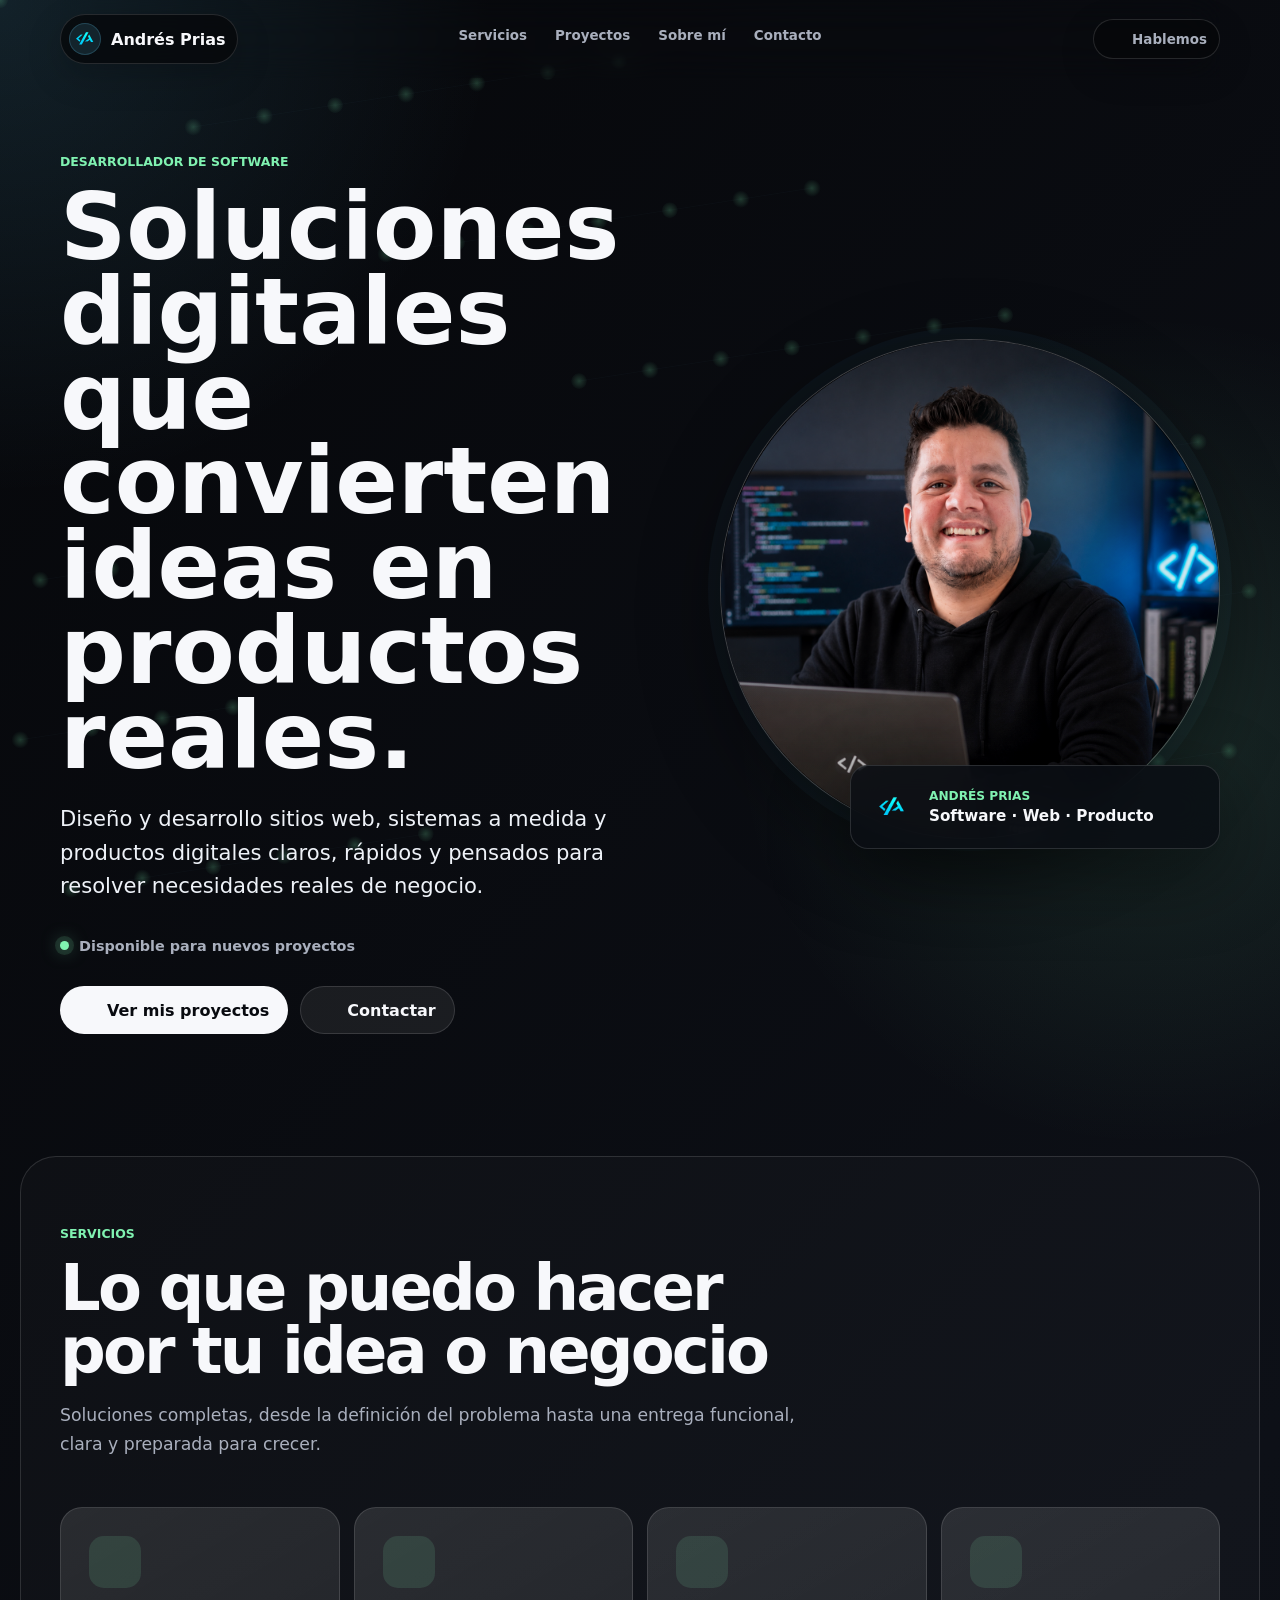
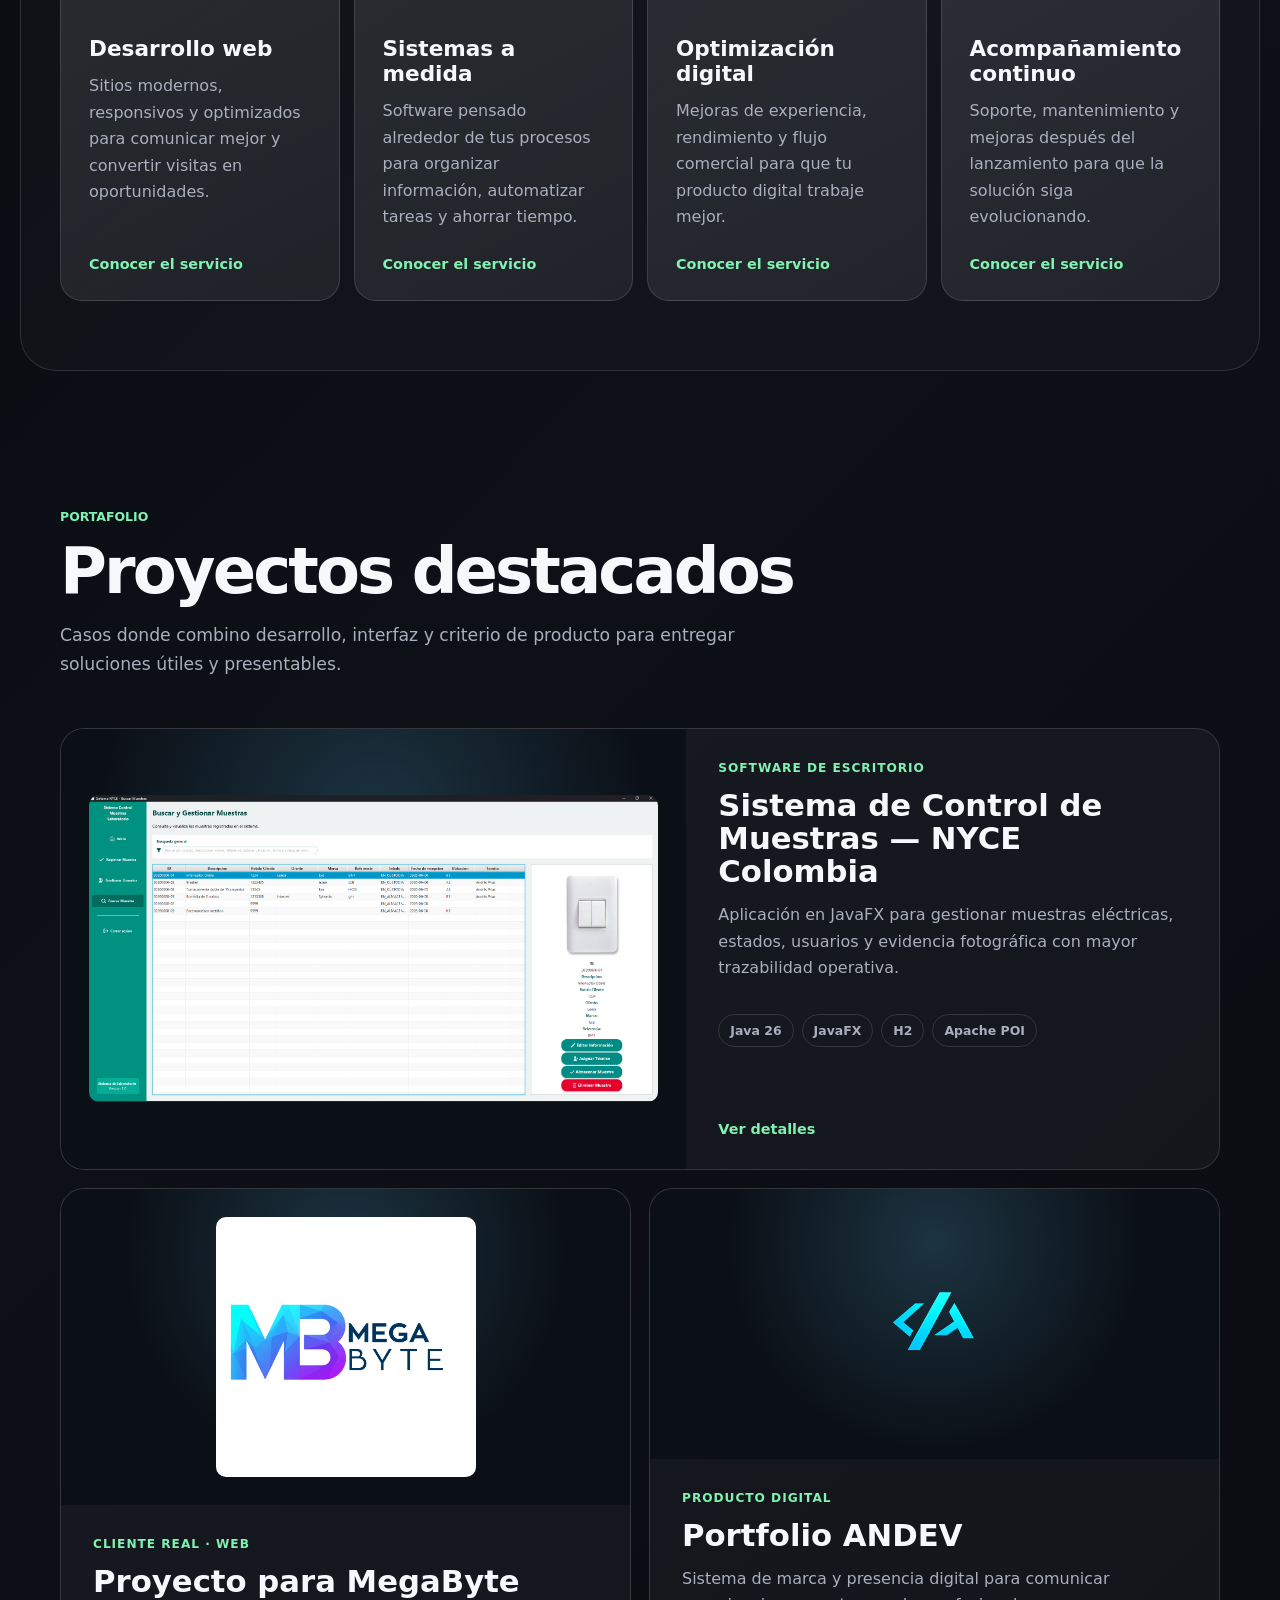
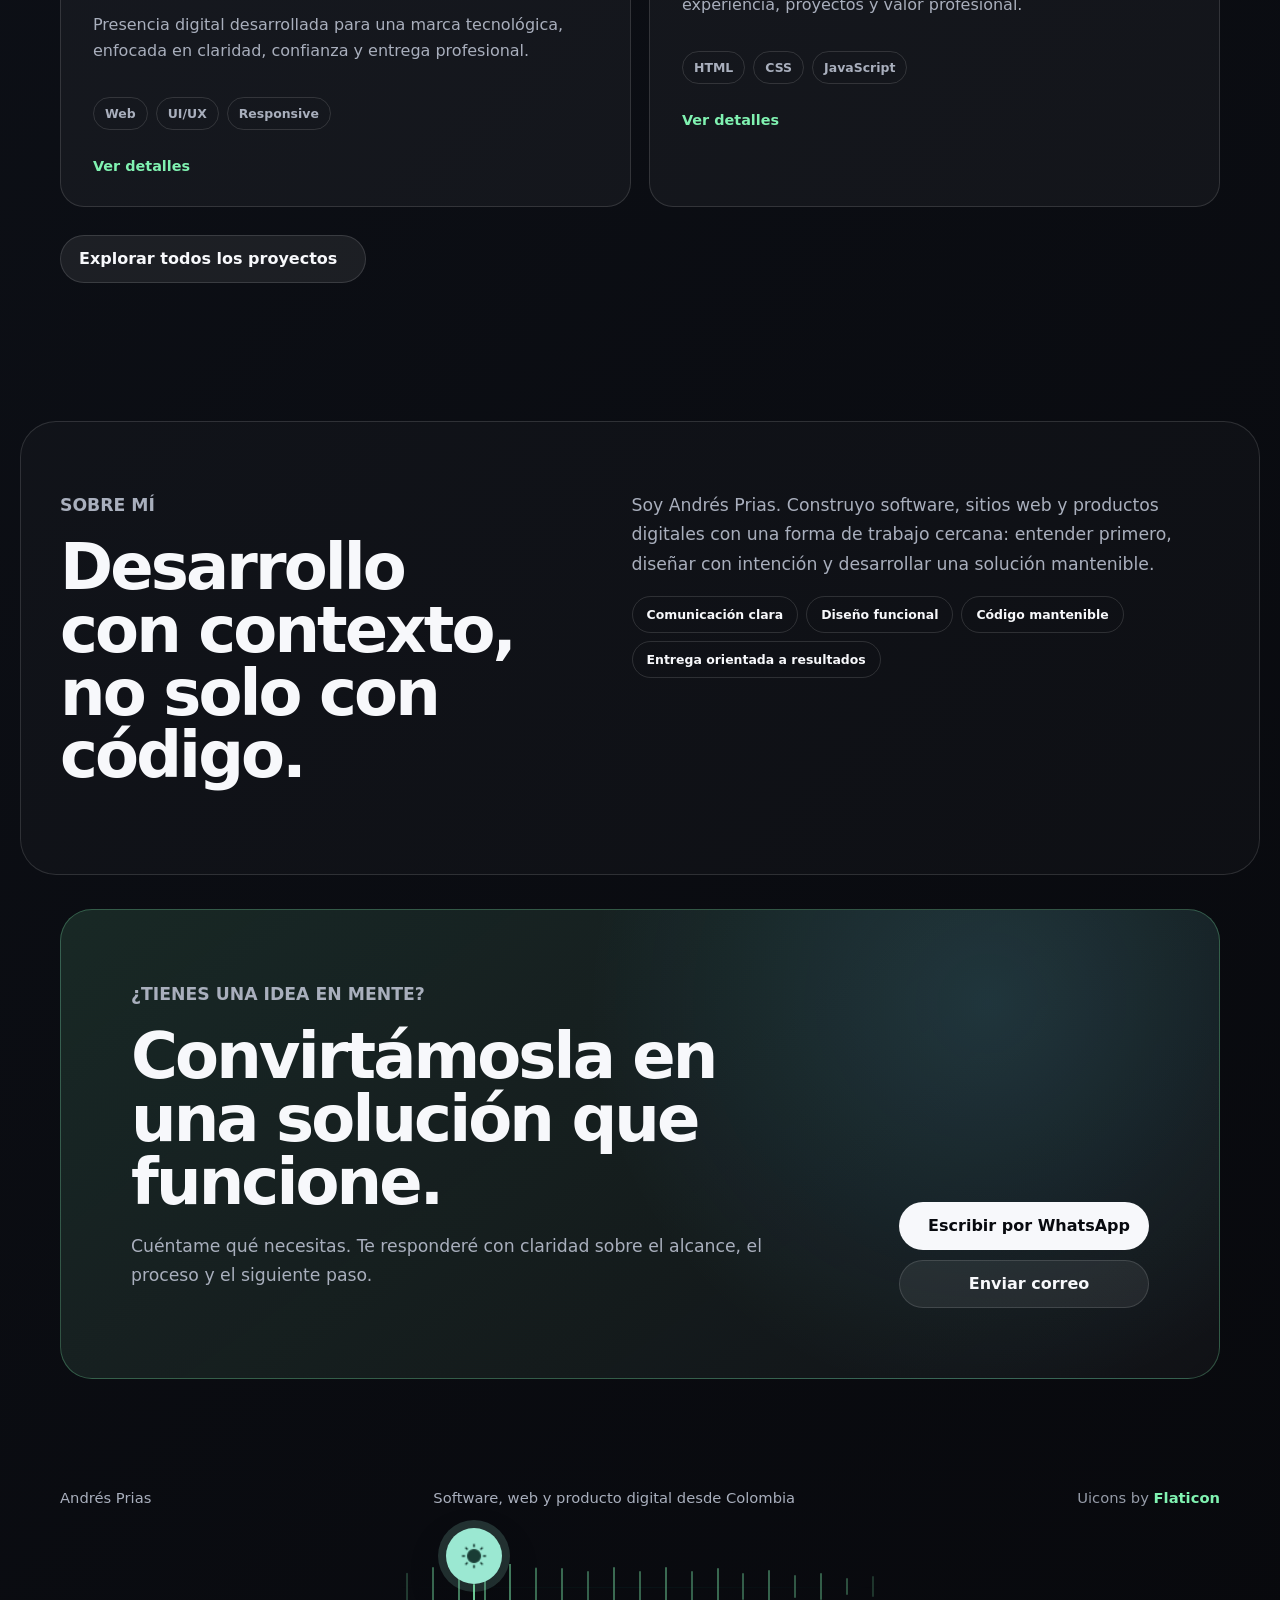
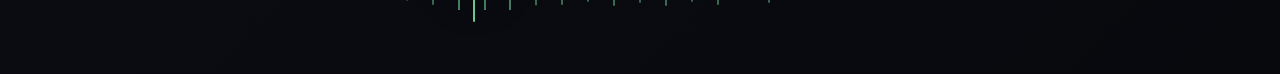
==== commit 3c199d3e: "Redesign home page into a single-page landing experience" ====
--- a/index.html
+++ b/index.html
@@ -33,11 +33,11 @@
   <link rel="stylesheet" href="/styles.css?v=20260713-flaticon-icons">
   <script type="application/ld+json">{"@context":"https://schema.org","@graph":[{"url":"https://andev.com.co/","knowsAbout":["Desarrollo web","Software a medida","JavaFX","JavaScript","Productos digitales","Automatización"],"@type":"Person","telephone":"+573197265704","jobTitle":"Desarrollador de software","image":"https://andev.com.co/assets/andres-prias-profile.png","name":"Andrés Prias","@id":"https://andev.com.co/#person","email":"mailto:anpriasca@gmail.com"},{"name":"Andrés Prias Portfolio","@id":"https://andev.com.co/#website","publisher":{"@id":"https://andev.com.co/#person"},"@type":"WebSite","url":"https://andev.com.co/","inLanguage":"es-CO"},{"@id":"https://andev.com.co/#webpage","@type":"ProfilePage","url":"https://andev.com.co/","name":"Andrés Prias | Desarrollador de Software Web y Soluciones Digitales","description":"Portfolio profesional de Andrés Prias, desarrollador de software enfocado en sitios web modernos, sistemas a medida, productos digitales y soluciones prácticas para negocios.","inLanguage":"es-CO","about":{"@id":"https://andev.com.co/#person"},"isPartOf":{"@id":"https://andev.com.co/#website"}}]}</script>
 </head>
-<body>
+<body class="home-page">
   <canvas id="ambientCanvas" aria-hidden="true"></canvas>
 
   <header class="site-header">
-    <a class="brand" href="/" aria-label="Ir a Sobre mí">
+    <a class="brand" href="#inicio" aria-label="Ir al inicio">
       <span class="brand-mark">
         <img src="/assets/brand-logo.png" alt="" aria-hidden="true">
       </span>
@@ -49,41 +49,39 @@
       <span class="menu-icon" aria-hidden="true"></span>
     </button>
 
-    <a class="header-action" href="mailto:anpriasca@gmail.com" aria-label="Enviar correo a Andrés Prias">
+    <a class="header-action" href="#contacto" aria-label="Ir a contacto">
       <span class="action-icon" aria-hidden="true">
         <i class="fi fi-rr-comment"></i>
       </span>
       <span>Hablemos</span>
     </a>
   </header>
-  <nav class="nav" id="mainNav" aria-label="Navegación principal">
-    <a href="/">Sobre mí</a>
-    <a href="/proyectos/">Proyectos</a>
-    <a href="/mini-juego/">Mini Juego</a>
-    <a href="/servicios/">Soluciones</a>
-    <a href="/contacto/">Contacto</a>
+  <nav class="nav home-nav" id="mainNav" aria-label="Navegación principal">
+    <a href="#servicios">Servicios</a>
+    <a href="#proyectos">Proyectos</a>
+    <a href="#sobre-mi">Sobre mí</a>
+    <a href="#contacto">Contacto</a>
   </nav>
-    <main>
-    <!-- Inicio / Hero: nombre, descripción principal, foto y métricas. -->
-<section class="hero" id="inicio">
+  <main>
+    <section class="hero home-hero" id="inicio">
       <div class="hero-copy" data-reveal>
-        <p class="eyebrow">Desarrollo de software, web y producto digital</p>
-        <h1>Hola. Soy Andrés Prias</h1>
+        <p class="eyebrow">Desarrollador de software</p>
+        <h1>Soluciones digitales que convierten ideas en productos reales.</h1>
         <p class="hero-lead">
-          Desarrollador de software enfocado en construir experiencias digitales modernas, soluciones prácticas y productos orientados a resolver problemas reales.
+          Diseño y desarrollo sitios web, sistemas a medida y productos digitales claros, rápidos y pensados para resolver necesidades reales de negocio.
         </p>
-        <div class="personal-mark" aria-label="Marca personal de desarrollo">
-          <img src="/assets/brand-logo.png" alt="" aria-hidden="true">
-          <span>Software, web y producto digital</span>
+        <div class="home-availability">
+          <span aria-hidden="true"></span>
+          Disponible para nuevos proyectos
         </div>
         <div class="hero-actions">
-          <a class="btn primary" href="/proyectos/">
+          <a class="btn primary" href="#proyectos">
             <span class="btn-icon" aria-hidden="true">
               <i class="fi fi-rr-folder-open"></i>
             </span>
-            <span>Ver proyectos</span>
+            <span>Ver mis proyectos</span>
           </a>
-          <a class="btn ghost" href="/contacto/">
+          <a class="btn ghost" href="#contacto">
             <span class="btn-icon" aria-hidden="true">
               <i class="fi fi-rr-envelope"></i>
             </span>
@@ -96,123 +94,110 @@
         <figure class="profile-frame">
           <img src="/assets/andres-prias-profile.png" alt="Retrato profesional de Andrés Prias en un entorno de desarrollo">
         </figure>
-        <div class="product-window">
-          <div class="window-top">
-            <span></span>
-            <span></span>
-            <span></span>
-          </div>
-          <div class="metric-grid">
-            <article>
-              <span class="metric-label">Stack</span>
-              <strong>Web + Software</strong>
-            </article>
-            <article>
-              <span class="metric-label">Foco</span>
-              <strong>Proyectos reales</strong>
-            </article>
-            <article>
-              <span class="metric-label">Entrega</span>
-              <strong>Escalable</strong>
-            </article>
-            <article>
-              <span class="metric-label">Marca</span>
-              <strong>Personal</strong>
-            </article>
-          </div>
-          <div class="signal-panel">
-            <div class="signal-line"></div>
-            <div class="signal-line short"></div>
-            <div class="signal-line accent"></div>
-          </div>
+        <div class="home-hero-card">
+          <img src="/assets/brand-logo.png" alt="" aria-hidden="true">
+          <div><span>Andrés Prias</span><strong>Software · Web · Producto</strong></div>
         </div>
       </div>
     </section>
 
-    <!-- Sobre mí: tabs interactivos y resumen profesional activo. -->
-    <section class="intro-band about-section about-solutions" aria-label="Resumen profesional" data-reveal>
-      <div class="about-copy about-solutions-copy">
-        <div class="about-line-kicker">
-          <span>SOBRE MÍ</span>
-          <i aria-hidden="true"></i>
-        </div>
-        <h2>Creo soluciones digitales que impulsan <span>ideas</span> y <span>negocios.</span></h2>
-        <p>
-          Desarrollo aplicaciones, sitios web y sistemas a medida que combinan diseño, tecnología y estrategia para resolver problemas reales y generar resultados.
-        </p>
-
-        <div class="about-service-chips" aria-label="Especialidades principales">
-          <span>
-            <i class="fi fi-rr-code-simple" aria-hidden="true"></i>
-            Desarrollo Web
-          </span>
-          <span>
-            <i class="fi fi-rr-cube" aria-hidden="true"></i>
-            Software a medida
-          </span>
-          <span>
-            <i class="fi fi-rr-database" aria-hidden="true"></i>
-            Sistemas internos
-          </span>
-          <span>
-            <i class="fi fi-rr-settings-sliders" aria-hidden="true"></i>
-            Optimización
-          </span>
-          <span>
-            <i class="fi fi-rr-browser" aria-hidden="true"></i>
-            UI/UX
-          </span>
-          <span>
-            <i class="fi fi-rr-bolt" aria-hidden="true"></i>
-            Tecnología
-          </span>
-        </div>
-
-        <a class="btn about-cta" href="/contacto/">
-          <span class="btn-icon" aria-hidden="true">
-            <i class="fi fi-rr-comment"></i>
-          </span>
-          <span>Hablemos de tu proyecto</span>
-          <i class="about-cta-arrow fi fi-rr-arrow-right" aria-hidden="true"></i>
-        </a>
-      </div>
-
-      <div class="about-solution-grid" aria-label="Servicios y enfoque de Andrés Prias">
-        <article class="about-solution-card">
-          <div class="about-solution-icon">
-            <i class="fi fi-rr-browser" aria-hidden="true"></i>
-          </div>
-          <span>01</span>
-          <h3>Diseño Web Profesional</h3>
-          <p>Páginas modernas, rápidas y optimizadas para convertir visitas en clientes.</p>
-        </article>
-
-        <article class="about-solution-card">
-          <div class="about-solution-icon">
-            <i class="fi fi-rr-code-simple" aria-hidden="true"></i>
-          </div>
-          <span>02</span>
+    <section class="home-section home-services" id="servicios">
+      <div class="home-section-heading" data-reveal>
+        <p class="eyebrow">Servicios</p>
+        <h2>Lo que puedo hacer por tu idea o negocio</h2>
+        <p>Soluciones completas, desde la definición del problema hasta una entrega funcional, clara y preparada para crecer.</p>
+      </div>
+      <div class="home-service-grid">
+        <article data-reveal>
+          <span class="home-card-icon"><i class="fi fi-rr-browser"></i></span>
+          <h3>Desarrollo web</h3>
+          <p>Sitios modernos, responsivos y optimizados para comunicar mejor y convertir visitas en oportunidades.</p>
+          <a href="/servicios/">Conocer el servicio <i class="fi fi-rr-arrow-right"></i></a>
+        </article>
+        <article data-reveal>
+          <span class="home-card-icon"><i class="fi fi-rr-code-simple"></i></span>
           <h3>Sistemas a medida</h3>
-          <p>Software personalizado para automatizar procesos, organizar información y ahorrar tiempo.</p>
-        </article>
-
-        <article class="about-solution-card">
-          <div class="about-solution-icon">
-            <i class="fi fi-rr-shield-check" aria-hidden="true"></i>
-          </div>
-          <span>03</span>
-          <h3>Experiencia que genera confianza</h3>
-          <p>Me enfoco en entender tu negocio para entregar soluciones útiles, claras y efectivas.</p>
-        </article>
-
-        <article class="about-solution-card">
-          <div class="about-solution-icon">
-            <i class="fi fi-rr-headset" aria-hidden="true"></i>
-          </div>
-          <span>04</span>
+          <p>Software pensado alrededor de tus procesos para organizar información, automatizar tareas y ahorrar tiempo.</p>
+          <a href="/servicios/">Conocer el servicio <i class="fi fi-rr-arrow-right"></i></a>
+        </article>
+        <article data-reveal>
+          <span class="home-card-icon"><i class="fi fi-rr-settings-sliders"></i></span>
+          <h3>Optimización digital</h3>
+          <p>Mejoras de experiencia, rendimiento y flujo comercial para que tu producto digital trabaje mejor.</p>
+          <a href="/servicios/">Conocer el servicio <i class="fi fi-rr-arrow-right"></i></a>
+        </article>
+        <article data-reveal>
+          <span class="home-card-icon"><i class="fi fi-rr-headset"></i></span>
           <h3>Acompañamiento continuo</h3>
-          <p>Soporte, mejoras y mantenimiento para que tu proyecto siempre siga creciendo.</p>
-        </article>
+          <p>Soporte, mantenimiento y mejoras después del lanzamiento para que la solución siga evolucionando.</p>
+          <a href="/servicios/">Conocer el servicio <i class="fi fi-rr-arrow-right"></i></a>
+        </article>
+      </div>
+    </section>
+
+    <section class="home-section home-projects" id="proyectos">
+      <div class="home-section-heading" data-reveal>
+        <p class="eyebrow">Portafolio</p>
+        <h2>Proyectos destacados</h2>
+        <p>Casos donde combino desarrollo, interfaz y criterio de producto para entregar soluciones útiles y presentables.</p>
+      </div>
+      <div class="home-project-grid">
+        <article class="home-project-card home-project-featured" data-reveal>
+          <div class="home-project-media">
+            <img src="/assets/nyce-search-samples.png" alt="Sistema de control y búsqueda de muestras desarrollado para NYCE Colombia">
+          </div>
+          <div class="home-project-copy">
+            <span class="home-project-type">Software de escritorio</span>
+            <h3>Sistema de Control de Muestras — NYCE Colombia</h3>
+            <p>Aplicación en JavaFX para gestionar muestras eléctricas, estados, usuarios y evidencia fotográfica con mayor trazabilidad operativa.</p>
+            <div class="home-tech-list"><span>Java 26</span><span>JavaFX</span><span>H2</span><span>Apache POI</span></div>
+            <a href="/proyectos/">Ver detalles <i class="fi fi-rr-arrow-right"></i></a>
+          </div>
+        </article>
+        <article class="home-project-card" data-reveal>
+          <div class="home-project-media home-project-logo"><img src="/assets/megabyte-logo.png" alt="Logo de MegaByte"></div>
+          <div class="home-project-copy">
+            <span class="home-project-type">Cliente real · Web</span>
+            <h3>Proyecto para MegaByte</h3>
+            <p>Presencia digital desarrollada para una marca tecnológica, enfocada en claridad, confianza y entrega profesional.</p>
+            <div class="home-tech-list"><span>Web</span><span>UI/UX</span><span>Responsive</span></div>
+            <a href="/proyectos/">Ver detalles <i class="fi fi-rr-arrow-right"></i></a>
+          </div>
+        </article>
+        <article class="home-project-card home-project-brand" data-reveal>
+          <div class="home-project-media"><img src="/assets/brand-logo.png" alt="Identidad visual ANDEV"></div>
+          <div class="home-project-copy">
+            <span class="home-project-type">Producto digital</span>
+            <h3>Portfolio ANDEV</h3>
+            <p>Sistema de marca y presencia digital para comunicar experiencia, proyectos y valor profesional.</p>
+            <div class="home-tech-list"><span>HTML</span><span>CSS</span><span>JavaScript</span></div>
+            <a href="/proyectos/">Ver detalles <i class="fi fi-rr-arrow-right"></i></a>
+          </div>
+        </article>
+      </div>
+      <a class="btn ghost home-all-projects" href="/proyectos/">Explorar todos los proyectos <i class="fi fi-rr-arrow-right"></i></a>
+    </section>
+
+    <section class="home-section home-about" id="sobre-mi" data-reveal>
+      <div>
+        <p class="eyebrow">Sobre mí</p>
+        <h2>Desarrollo con contexto, no solo con código.</h2>
+      </div>
+      <div>
+        <p>Soy Andrés Prias. Construyo software, sitios web y productos digitales con una forma de trabajo cercana: entender primero, diseñar con intención y desarrollar una solución mantenible.</p>
+        <div class="home-about-points"><span>Comunicación clara</span><span>Diseño funcional</span><span>Código mantenible</span><span>Entrega orientada a resultados</span></div>
+      </div>
+    </section>
+
+    <section class="home-contact" id="contacto" data-reveal>
+      <div>
+        <p class="eyebrow">¿Tienes una idea en mente?</p>
+        <h2>Convirtámosla en una solución que funcione.</h2>
+        <p>Cuéntame qué necesitas. Te responderé con claridad sobre el alcance, el proceso y el siguiente paso.</p>
+      </div>
+      <div class="home-contact-actions">
+        <a class="btn primary" href="https://wa.me/573197265704" target="_blank" rel="noreferrer"><i class="fi fi-rr-comment"></i>Escribir por WhatsApp</a>
+        <a class="btn ghost" href="mailto:anpriasca@gmail.com"><i class="fi fi-rr-paper-plane"></i>Enviar correo</a>
       </div>
     </section>
   </main>
@@ -220,7 +205,7 @@
   <footer class="site-footer">
     <div class="footer-copy">
       <span>Andrés Prias</span>
-      <span>Portfolio de desarrollo de software y web</span>
+      <span>Software, web y producto digital desde Colombia</span>
       <span class="icon-credit">Uicons by <a href="https://www.flaticon.es/" target="_blank" rel="noreferrer">Flaticon</a></span>
     </div>
     <div class="theme-rail" aria-hidden="false">
--- a/styles.css
+++ b/styles.css
@@ -4185,6 +4185,348 @@
 [data-reveal].is-visible {
   transform: translateY(0);
   opacity: 1;
+}
+
+/* Home landing: single-page commercial structure inspired by service portfolios. */
+.home-page .site-header {
+  min-height: 78px;
+}
+
+.home-page .home-nav {
+  justify-content: center;
+}
+
+.home-page .home-hero {
+  min-height: calc(100vh - 120px);
+  padding-block: 76px 88px;
+}
+
+.home-page .home-hero h1 {
+  max-width: 820px;
+  font-size: clamp(4rem, 7.2vw, 7.2rem);
+  line-height: 0.92;
+}
+
+.home-page .home-hero .hero-lead {
+  max-width: 720px;
+}
+
+.home-availability {
+  display: inline-flex;
+  align-items: center;
+  gap: 10px;
+  margin-top: 14px;
+  color: var(--muted);
+  font-size: 0.9rem;
+  font-weight: 750;
+}
+
+.home-availability span {
+  width: 9px;
+  height: 9px;
+  border-radius: 50%;
+  background: var(--green);
+  box-shadow: 0 0 0 5px rgba(128, 242, 177, 0.12), 0 0 18px rgba(128, 242, 177, 0.7);
+}
+
+.home-hero-card {
+  position: absolute;
+  right: 0;
+  bottom: 0;
+  z-index: 3;
+  display: flex;
+  align-items: center;
+  gap: 14px;
+  width: min(370px, 88%);
+  padding: 18px;
+  border: 1px solid var(--line);
+  border-radius: 18px;
+  background: rgba(10, 14, 20, 0.82);
+  box-shadow: var(--shadow);
+  backdrop-filter: blur(18px);
+}
+
+.home-hero-card img {
+  width: 46px;
+  height: 46px;
+  border-radius: 50%;
+}
+
+.home-hero-card div,
+.home-hero-card span,
+.home-hero-card strong {
+  display: block;
+}
+
+.home-hero-card span {
+  margin-bottom: 4px;
+  color: var(--green);
+  font-size: 0.76rem;
+  font-weight: 850;
+  text-transform: uppercase;
+}
+
+.home-hero-card strong {
+  font-size: 0.95rem;
+}
+
+.home-section,
+.home-contact {
+  width: min(var(--max), calc(100% - 32px));
+  margin: 0 auto;
+  padding: 104px 0;
+  scroll-margin-top: 110px;
+}
+
+.home-services,
+.home-about {
+  position: relative;
+}
+
+.home-services::before,
+.home-about::before {
+  content: "";
+  position: absolute;
+  inset: 34px -40px;
+  z-index: -1;
+  border: 1px solid var(--line);
+  border-radius: 36px;
+  background: rgba(255, 255, 255, 0.025);
+}
+
+.home-section-heading {
+  max-width: 760px;
+  margin-bottom: 48px;
+}
+
+.home-section-heading h2,
+.home-about h2,
+.home-contact h2 {
+  margin-bottom: 18px;
+  font-size: clamp(2.6rem, 5vw, 5rem);
+  line-height: 0.98;
+  letter-spacing: -0.045em;
+}
+
+.home-section-heading > p:last-child,
+.home-about p,
+.home-contact p {
+  color: var(--muted);
+  font-size: 1.08rem;
+  line-height: 1.7;
+}
+
+.home-service-grid {
+  display: grid;
+  grid-template-columns: repeat(4, minmax(0, 1fr));
+  gap: 14px;
+}
+
+.home-service-grid article {
+  display: flex;
+  flex-direction: column;
+  min-height: 320px;
+  padding: 28px;
+  border: 1px solid var(--line);
+  border-radius: 22px;
+  background: linear-gradient(150deg, var(--surface-strong), var(--surface));
+  transition: transform 180ms ease, border-color 180ms ease;
+}
+
+.home-service-grid article:hover,
+.home-project-card:hover {
+  transform: translateY(-5px);
+  border-color: rgba(128, 242, 177, 0.42);
+}
+
+.home-card-icon {
+  display: grid;
+  place-items: center;
+  width: 52px;
+  height: 52px;
+  margin-bottom: 48px;
+  border-radius: 15px;
+  background: rgba(128, 242, 177, 0.12);
+  color: var(--green);
+  font-size: 1.35rem;
+}
+
+.home-service-grid h3 {
+  margin-bottom: 12px;
+  font-size: 1.35rem;
+}
+
+.home-service-grid p {
+  margin-bottom: 26px;
+  color: var(--muted);
+  line-height: 1.65;
+}
+
+.home-service-grid a,
+.home-project-copy > a {
+  display: inline-flex;
+  align-items: center;
+  gap: 8px;
+  margin-top: auto;
+  color: var(--green);
+  font-size: 0.9rem;
+  font-weight: 850;
+}
+
+.home-project-grid {
+  display: grid;
+  grid-template-columns: repeat(2, minmax(0, 1fr));
+  gap: 18px;
+}
+
+.home-project-card {
+  overflow: hidden;
+  border: 1px solid var(--line);
+  border-radius: 24px;
+  background: rgba(255, 255, 255, 0.04);
+  transition: transform 180ms ease, border-color 180ms ease;
+}
+
+.home-project-featured {
+  display: grid;
+  grid-template-columns: 1.08fr 0.92fr;
+  grid-column: 1 / -1;
+}
+
+.home-project-media {
+  display: grid;
+  place-items: center;
+  min-height: 270px;
+  padding: 28px;
+  background: radial-gradient(circle at 50% 20%, rgba(103, 212, 255, 0.18), transparent 58%), #0b1017;
+}
+
+.home-project-featured .home-project-media {
+  min-height: 440px;
+}
+
+.home-project-media img {
+  display: block;
+  width: 100%;
+  max-height: 380px;
+  object-fit: contain;
+  border-radius: 10px;
+}
+
+.home-project-logo img {
+  max-width: 260px;
+}
+
+.home-project-brand .home-project-media img {
+  width: 150px;
+  height: 150px;
+  border-radius: 50%;
+}
+
+.home-project-copy {
+  display: flex;
+  flex-direction: column;
+  padding: 32px;
+}
+
+.home-project-type {
+  margin-bottom: 14px;
+  color: var(--green);
+  font-size: 0.76rem;
+  font-weight: 850;
+  letter-spacing: 0.08em;
+  text-transform: uppercase;
+}
+
+.home-project-copy h3 {
+  margin-bottom: 14px;
+  font-size: clamp(1.55rem, 2.4vw, 2.3rem);
+  line-height: 1.08;
+}
+
+.home-project-copy p {
+  color: var(--muted);
+  line-height: 1.65;
+}
+
+.home-tech-list,
+.home-about-points {
+  display: flex;
+  flex-wrap: wrap;
+  gap: 8px;
+  margin: 16px 0 28px;
+}
+
+.home-tech-list span,
+.home-about-points span {
+  padding: 8px 11px;
+  border: 1px solid var(--line);
+  border-radius: 999px;
+  color: var(--muted);
+  font-size: 0.78rem;
+  font-weight: 750;
+}
+
+.home-all-projects {
+  margin-top: 28px;
+}
+
+.home-about {
+  display: grid;
+  grid-template-columns: 0.9fr 1.1fr;
+  gap: 90px;
+}
+
+.home-about-points span {
+  padding: 10px 14px;
+  color: var(--text);
+}
+
+.home-contact {
+  display: flex;
+  align-items: flex-end;
+  justify-content: space-between;
+  gap: 52px;
+  margin-bottom: 72px;
+  padding: 70px;
+  border: 1px solid rgba(128, 242, 177, 0.28);
+  border-radius: 32px;
+  background: radial-gradient(circle at 80% 20%, rgba(103, 212, 255, 0.14), transparent 40%), linear-gradient(145deg, rgba(128, 242, 177, 0.12), rgba(255, 255, 255, 0.035));
+}
+
+.home-contact > div:first-child {
+  max-width: 700px;
+}
+
+.home-contact-actions {
+  display: flex;
+  flex: 0 0 auto;
+  flex-direction: column;
+  gap: 10px;
+}
+
+body[data-theme="light"] .home-hero-card,
+body[data-theme="light"] .home-service-grid article,
+body[data-theme="light"] .home-project-card {
+  background: rgba(255, 255, 255, 0.66);
+  box-shadow: 0 18px 50px rgba(52, 46, 38, 0.1);
+}
+
+body[data-theme="light"] .home-project-media {
+  background: radial-gradient(circle at 50% 20%, rgba(8, 126, 155, 0.13), transparent 58%), #e3e9e6;
+}
+
+body[data-theme="light"] .home-services::before,
+body[data-theme="light"] .home-about::before {
+  background: rgba(255, 255, 255, 0.32);
+}
+
+body[data-theme="light"] .home-section-heading > p:last-child,
+body[data-theme="light"] .home-about p,
+body[data-theme="light"] .home-contact p,
+body[data-theme="light"] .home-service-grid p,
+body[data-theme="light"] .home-project-copy p {
+  color: #435a56;
 }
 
 @media (max-width: 1180px) and (min-width: 901px) {
@@ -4254,6 +4596,38 @@
     transition: opacity 180ms ease, transform 220ms ease;
   }
 
+  .home-page .home-nav {
+    grid-template-columns: repeat(4, minmax(0, 1fr));
+  }
+
+  .home-page .home-hero h1 {
+    font-size: clamp(3.9rem, 12vw, 6rem);
+  }
+
+  .home-service-grid {
+    grid-template-columns: repeat(2, minmax(0, 1fr));
+  }
+
+  .home-project-featured,
+  .home-about {
+    grid-template-columns: 1fr;
+  }
+
+  .home-about {
+    gap: 24px;
+  }
+
+  .home-contact {
+    align-items: stretch;
+    flex-direction: column;
+    padding: 48px;
+  }
+
+  .home-contact-actions {
+    flex-direction: row;
+    flex-wrap: wrap;
+  }
+
   .nav.is-mobile-visible {
     opacity: 1;
     pointer-events: auto;
@@ -4550,6 +4924,59 @@
     font-size: 3.75rem;
   }
 
+  .home-page .home-hero {
+    padding-top: 46px;
+  }
+
+  .home-page .home-hero h1 {
+    font-size: clamp(3.2rem, 16vw, 4.3rem);
+  }
+
+  .home-hero-card {
+    position: relative;
+    right: auto;
+    bottom: auto;
+    width: 100%;
+    margin-top: 18px;
+  }
+
+  .home-section,
+  .home-contact {
+    padding-block: 72px;
+  }
+
+  .home-services::before,
+  .home-about::before {
+    inset-inline: -10px;
+  }
+
+  .home-service-grid,
+  .home-project-grid {
+    grid-template-columns: 1fr;
+  }
+
+  .home-service-grid article {
+    min-height: 280px;
+  }
+
+  .home-project-featured {
+    display: block;
+  }
+
+  .home-project-featured .home-project-media {
+    min-height: 280px;
+  }
+
+  .home-contact {
+    width: calc(100% - 24px);
+    margin-bottom: 56px;
+    padding: 36px 24px;
+  }
+
+  .home-contact-actions .btn {
+    width: 100%;
+  }
+
   .intro-band p {
     font-size: 1.38rem;
   }
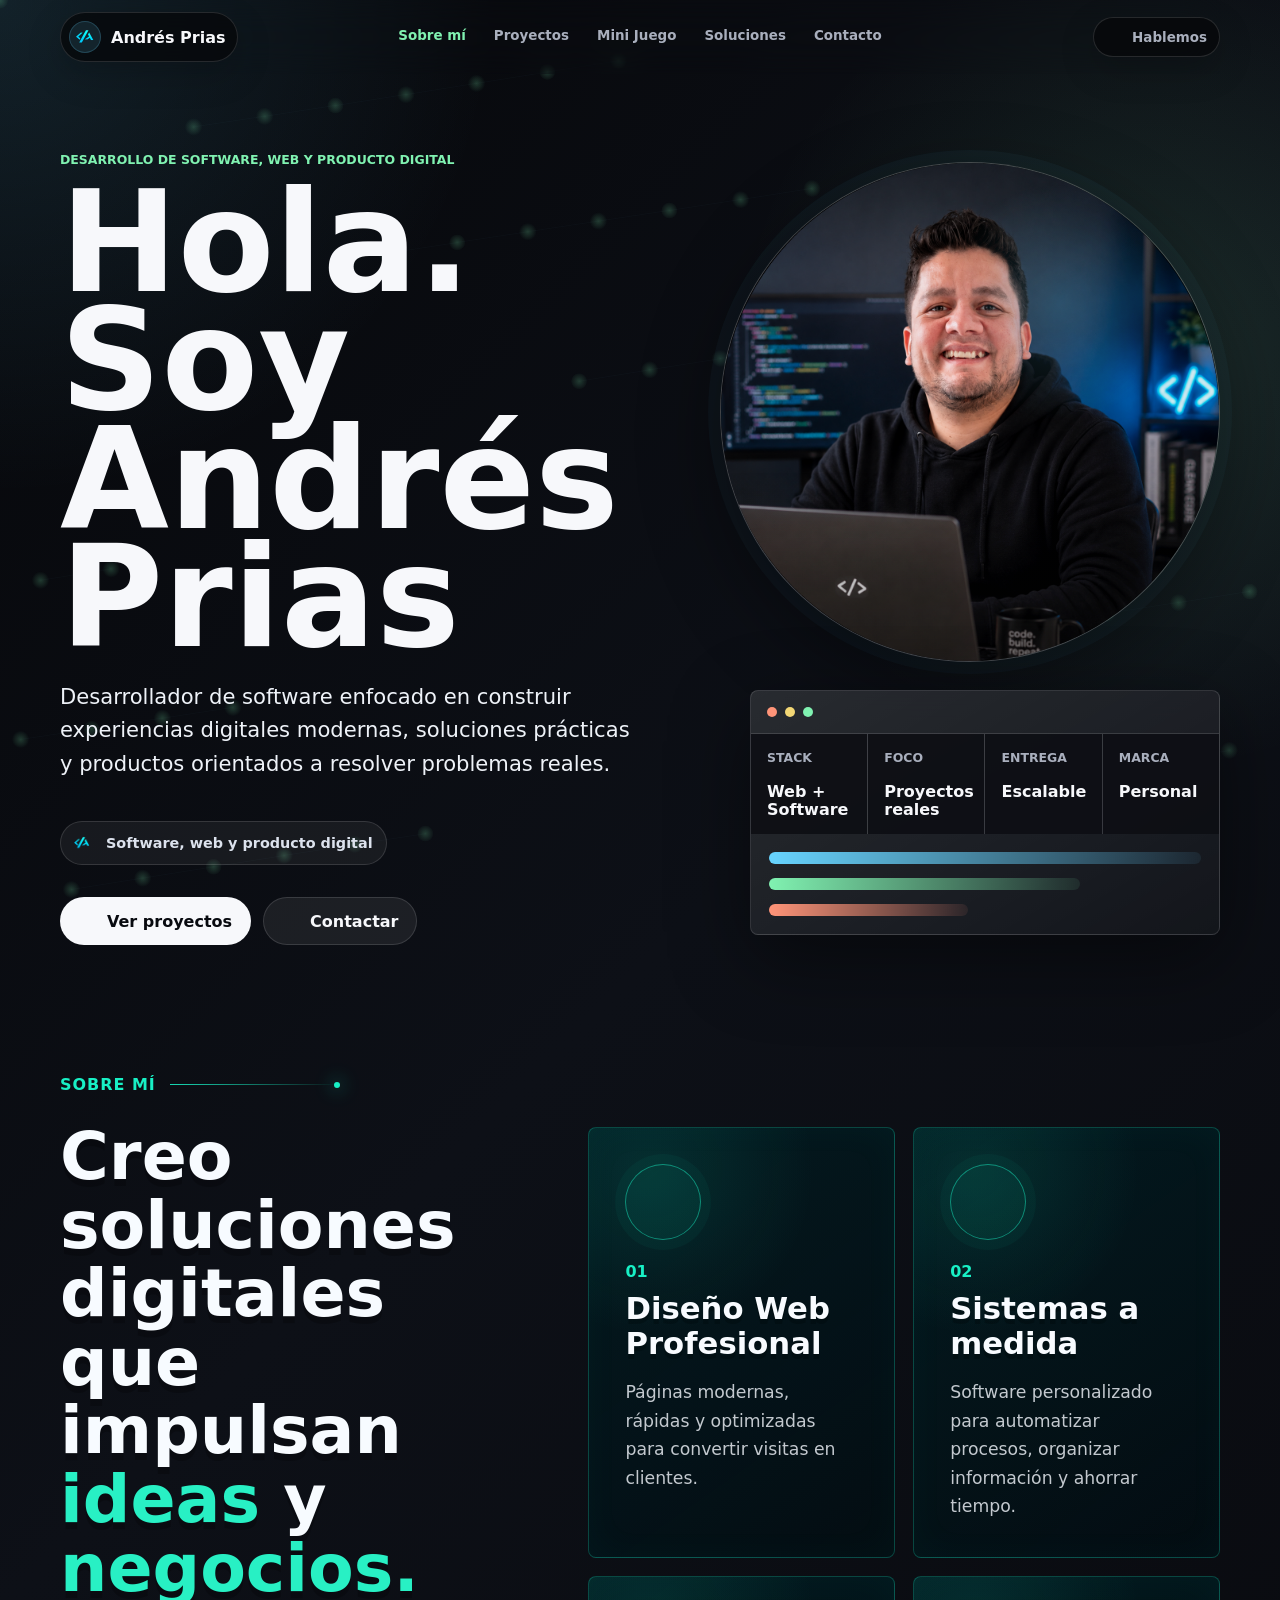
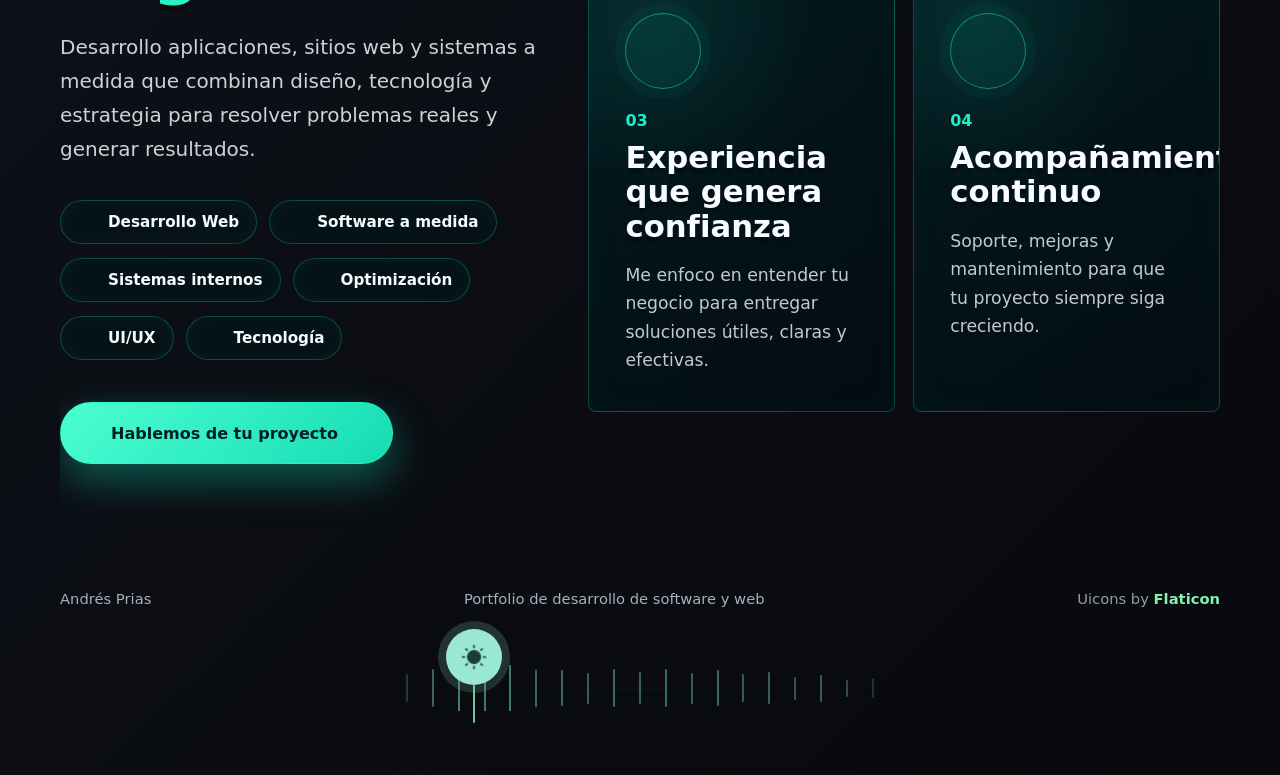
==== commit bddff36f: "Redesign homepage as personal portfolio landing page" ====
--- a/index.html
+++ b/index.html
@@ -33,11 +33,11 @@
   <link rel="stylesheet" href="/styles.css?v=20260713-flaticon-icons">
   <script type="application/ld+json">{"@context":"https://schema.org","@graph":[{"url":"https://andev.com.co/","knowsAbout":["Desarrollo web","Software a medida","JavaFX","JavaScript","Productos digitales","Automatización"],"@type":"Person","telephone":"+573197265704","jobTitle":"Desarrollador de software","image":"https://andev.com.co/assets/andres-prias-profile.png","name":"Andrés Prias","@id":"https://andev.com.co/#person","email":"mailto:anpriasca@gmail.com"},{"name":"Andrés Prias Portfolio","@id":"https://andev.com.co/#website","publisher":{"@id":"https://andev.com.co/#person"},"@type":"WebSite","url":"https://andev.com.co/","inLanguage":"es-CO"},{"@id":"https://andev.com.co/#webpage","@type":"ProfilePage","url":"https://andev.com.co/","name":"Andrés Prias | Desarrollador de Software Web y Soluciones Digitales","description":"Portfolio profesional de Andrés Prias, desarrollador de software enfocado en sitios web modernos, sistemas a medida, productos digitales y soluciones prácticas para negocios.","inLanguage":"es-CO","about":{"@id":"https://andev.com.co/#person"},"isPartOf":{"@id":"https://andev.com.co/#website"}}]}</script>
 </head>
-<body class="home-page">
+<body>
   <canvas id="ambientCanvas" aria-hidden="true"></canvas>
 
   <header class="site-header">
-    <a class="brand" href="#inicio" aria-label="Ir al inicio">
+    <a class="brand" href="/" aria-label="Ir a Sobre mí">
       <span class="brand-mark">
         <img src="/assets/brand-logo.png" alt="" aria-hidden="true">
       </span>
@@ -49,39 +49,41 @@
       <span class="menu-icon" aria-hidden="true"></span>
     </button>
 
-    <a class="header-action" href="#contacto" aria-label="Ir a contacto">
+    <a class="header-action" href="mailto:anpriasca@gmail.com" aria-label="Enviar correo a Andrés Prias">
       <span class="action-icon" aria-hidden="true">
         <i class="fi fi-rr-comment"></i>
       </span>
       <span>Hablemos</span>
     </a>
   </header>
-  <nav class="nav home-nav" id="mainNav" aria-label="Navegación principal">
-    <a href="#servicios">Servicios</a>
-    <a href="#proyectos">Proyectos</a>
-    <a href="#sobre-mi">Sobre mí</a>
-    <a href="#contacto">Contacto</a>
+  <nav class="nav" id="mainNav" aria-label="Navegación principal">
+    <a href="/">Sobre mí</a>
+    <a href="/proyectos/">Proyectos</a>
+    <a href="/mini-juego/">Mini Juego</a>
+    <a href="/servicios/">Soluciones</a>
+    <a href="/contacto/">Contacto</a>
   </nav>
-  <main>
-    <section class="hero home-hero" id="inicio">
+    <main>
+    <!-- Inicio / Hero: nombre, descripción principal, foto y métricas. -->
+<section class="hero" id="inicio">
       <div class="hero-copy" data-reveal>
-        <p class="eyebrow">Desarrollador de software</p>
-        <h1>Soluciones digitales que convierten ideas en productos reales.</h1>
+        <p class="eyebrow">Desarrollo de software, web y producto digital</p>
+        <h1>Hola. Soy Andrés Prias</h1>
         <p class="hero-lead">
-          Diseño y desarrollo sitios web, sistemas a medida y productos digitales claros, rápidos y pensados para resolver necesidades reales de negocio.
+          Desarrollador de software enfocado en construir experiencias digitales modernas, soluciones prácticas y productos orientados a resolver problemas reales.
         </p>
-        <div class="home-availability">
-          <span aria-hidden="true"></span>
-          Disponible para nuevos proyectos
+        <div class="personal-mark" aria-label="Marca personal de desarrollo">
+          <img src="/assets/brand-logo.png" alt="" aria-hidden="true">
+          <span>Software, web y producto digital</span>
         </div>
         <div class="hero-actions">
-          <a class="btn primary" href="#proyectos">
+          <a class="btn primary" href="/proyectos/">
             <span class="btn-icon" aria-hidden="true">
               <i class="fi fi-rr-folder-open"></i>
             </span>
-            <span>Ver mis proyectos</span>
+            <span>Ver proyectos</span>
           </a>
-          <a class="btn ghost" href="#contacto">
+          <a class="btn ghost" href="/contacto/">
             <span class="btn-icon" aria-hidden="true">
               <i class="fi fi-rr-envelope"></i>
             </span>
@@ -94,110 +96,123 @@
         <figure class="profile-frame">
           <img src="/assets/andres-prias-profile.png" alt="Retrato profesional de Andrés Prias en un entorno de desarrollo">
         </figure>
-        <div class="home-hero-card">
-          <img src="/assets/brand-logo.png" alt="" aria-hidden="true">
-          <div><span>Andrés Prias</span><strong>Software · Web · Producto</strong></div>
+        <div class="product-window">
+          <div class="window-top">
+            <span></span>
+            <span></span>
+            <span></span>
+          </div>
+          <div class="metric-grid">
+            <article>
+              <span class="metric-label">Stack</span>
+              <strong>Web + Software</strong>
+            </article>
+            <article>
+              <span class="metric-label">Foco</span>
+              <strong>Proyectos reales</strong>
+            </article>
+            <article>
+              <span class="metric-label">Entrega</span>
+              <strong>Escalable</strong>
+            </article>
+            <article>
+              <span class="metric-label">Marca</span>
+              <strong>Personal</strong>
+            </article>
+          </div>
+          <div class="signal-panel">
+            <div class="signal-line"></div>
+            <div class="signal-line short"></div>
+            <div class="signal-line accent"></div>
+          </div>
         </div>
       </div>
     </section>
 
-    <section class="home-section home-services" id="servicios">
-      <div class="home-section-heading" data-reveal>
-        <p class="eyebrow">Servicios</p>
-        <h2>Lo que puedo hacer por tu idea o negocio</h2>
-        <p>Soluciones completas, desde la definición del problema hasta una entrega funcional, clara y preparada para crecer.</p>
-      </div>
-      <div class="home-service-grid">
-        <article data-reveal>
-          <span class="home-card-icon"><i class="fi fi-rr-browser"></i></span>
-          <h3>Desarrollo web</h3>
-          <p>Sitios modernos, responsivos y optimizados para comunicar mejor y convertir visitas en oportunidades.</p>
-          <a href="/servicios/">Conocer el servicio <i class="fi fi-rr-arrow-right"></i></a>
+    <!-- Sobre mí: tabs interactivos y resumen profesional activo. -->
+    <section class="intro-band about-section about-solutions" aria-label="Resumen profesional" data-reveal>
+      <div class="about-copy about-solutions-copy">
+        <div class="about-line-kicker">
+          <span>SOBRE MÍ</span>
+          <i aria-hidden="true"></i>
+        </div>
+        <h2>Creo soluciones digitales que impulsan <span>ideas</span> y <span>negocios.</span></h2>
+        <p>
+          Desarrollo aplicaciones, sitios web y sistemas a medida que combinan diseño, tecnología y estrategia para resolver problemas reales y generar resultados.
+        </p>
+
+        <div class="about-service-chips" aria-label="Especialidades principales">
+          <span>
+            <i class="fi fi-rr-code-simple" aria-hidden="true"></i>
+            Desarrollo Web
+          </span>
+          <span>
+            <i class="fi fi-rr-cube" aria-hidden="true"></i>
+            Software a medida
+          </span>
+          <span>
+            <i class="fi fi-rr-database" aria-hidden="true"></i>
+            Sistemas internos
+          </span>
+          <span>
+            <i class="fi fi-rr-settings-sliders" aria-hidden="true"></i>
+            Optimización
+          </span>
+          <span>
+            <i class="fi fi-rr-browser" aria-hidden="true"></i>
+            UI/UX
+          </span>
+          <span>
+            <i class="fi fi-rr-bolt" aria-hidden="true"></i>
+            Tecnología
+          </span>
+        </div>
+
+        <a class="btn about-cta" href="/contacto/">
+          <span class="btn-icon" aria-hidden="true">
+            <i class="fi fi-rr-paper-plane"></i>
+          </span>
+          <span>Hablemos de tu proyecto</span>
+          <i class="about-cta-arrow fi fi-rr-arrow-right" aria-hidden="true"></i>
+        </a>
+      </div>
+
+      <div class="about-solution-grid" aria-label="Servicios y enfoque de Andrés Prias">
+        <article class="about-solution-card">
+          <div class="about-solution-icon">
+            <i class="fi fi-rr-browser" aria-hidden="true"></i>
+          </div>
+          <span>01</span>
+          <h3>Diseño Web Profesional</h3>
+          <p>Páginas modernas, rápidas y optimizadas para convertir visitas en clientes.</p>
         </article>
-        <article data-reveal>
-          <span class="home-card-icon"><i class="fi fi-rr-code-simple"></i></span>
+
+        <article class="about-solution-card">
+          <div class="about-solution-icon">
+            <i class="fi fi-rr-code-simple" aria-hidden="true"></i>
+          </div>
+          <span>02</span>
           <h3>Sistemas a medida</h3>
-          <p>Software pensado alrededor de tus procesos para organizar información, automatizar tareas y ahorrar tiempo.</p>
-          <a href="/servicios/">Conocer el servicio <i class="fi fi-rr-arrow-right"></i></a>
+          <p>Software personalizado para automatizar procesos, organizar información y ahorrar tiempo.</p>
         </article>
-        <article data-reveal>
-          <span class="home-card-icon"><i class="fi fi-rr-settings-sliders"></i></span>
-          <h3>Optimización digital</h3>
-          <p>Mejoras de experiencia, rendimiento y flujo comercial para que tu producto digital trabaje mejor.</p>
-          <a href="/servicios/">Conocer el servicio <i class="fi fi-rr-arrow-right"></i></a>
+
+        <article class="about-solution-card">
+          <div class="about-solution-icon">
+            <i class="fi fi-rr-shield-check" aria-hidden="true"></i>
+          </div>
+          <span>03</span>
+          <h3>Experiencia que genera confianza</h3>
+          <p>Me enfoco en entender tu negocio para entregar soluciones útiles, claras y efectivas.</p>
         </article>
-        <article data-reveal>
-          <span class="home-card-icon"><i class="fi fi-rr-headset"></i></span>
+
+        <article class="about-solution-card">
+          <div class="about-solution-icon">
+            <i class="fi fi-rr-headset" aria-hidden="true"></i>
+          </div>
+          <span>04</span>
           <h3>Acompañamiento continuo</h3>
-          <p>Soporte, mantenimiento y mejoras después del lanzamiento para que la solución siga evolucionando.</p>
-          <a href="/servicios/">Conocer el servicio <i class="fi fi-rr-arrow-right"></i></a>
+          <p>Soporte, mejoras y mantenimiento para que tu proyecto siempre siga creciendo.</p>
         </article>
-      </div>
-    </section>
-
-    <section class="home-section home-projects" id="proyectos">
-      <div class="home-section-heading" data-reveal>
-        <p class="eyebrow">Portafolio</p>
-        <h2>Proyectos destacados</h2>
-        <p>Casos donde combino desarrollo, interfaz y criterio de producto para entregar soluciones útiles y presentables.</p>
-      </div>
-      <div class="home-project-grid">
-        <article class="home-project-card home-project-featured" data-reveal>
-          <div class="home-project-media">
-            <img src="/assets/nyce-search-samples.png" alt="Sistema de control y búsqueda de muestras desarrollado para NYCE Colombia">
-          </div>
-          <div class="home-project-copy">
-            <span class="home-project-type">Software de escritorio</span>
-            <h3>Sistema de Control de Muestras — NYCE Colombia</h3>
-            <p>Aplicación en JavaFX para gestionar muestras eléctricas, estados, usuarios y evidencia fotográfica con mayor trazabilidad operativa.</p>
-            <div class="home-tech-list"><span>Java 26</span><span>JavaFX</span><span>H2</span><span>Apache POI</span></div>
-            <a href="/proyectos/">Ver detalles <i class="fi fi-rr-arrow-right"></i></a>
-          </div>
-        </article>
-        <article class="home-project-card" data-reveal>
-          <div class="home-project-media home-project-logo"><img src="/assets/megabyte-logo.png" alt="Logo de MegaByte"></div>
-          <div class="home-project-copy">
-            <span class="home-project-type">Cliente real · Web</span>
-            <h3>Proyecto para MegaByte</h3>
-            <p>Presencia digital desarrollada para una marca tecnológica, enfocada en claridad, confianza y entrega profesional.</p>
-            <div class="home-tech-list"><span>Web</span><span>UI/UX</span><span>Responsive</span></div>
-            <a href="/proyectos/">Ver detalles <i class="fi fi-rr-arrow-right"></i></a>
-          </div>
-        </article>
-        <article class="home-project-card home-project-brand" data-reveal>
-          <div class="home-project-media"><img src="/assets/brand-logo.png" alt="Identidad visual ANDEV"></div>
-          <div class="home-project-copy">
-            <span class="home-project-type">Producto digital</span>
-            <h3>Portfolio ANDEV</h3>
-            <p>Sistema de marca y presencia digital para comunicar experiencia, proyectos y valor profesional.</p>
-            <div class="home-tech-list"><span>HTML</span><span>CSS</span><span>JavaScript</span></div>
-            <a href="/proyectos/">Ver detalles <i class="fi fi-rr-arrow-right"></i></a>
-          </div>
-        </article>
-      </div>
-      <a class="btn ghost home-all-projects" href="/proyectos/">Explorar todos los proyectos <i class="fi fi-rr-arrow-right"></i></a>
-    </section>
-
-    <section class="home-section home-about" id="sobre-mi" data-reveal>
-      <div>
-        <p class="eyebrow">Sobre mí</p>
-        <h2>Desarrollo con contexto, no solo con código.</h2>
-      </div>
-      <div>
-        <p>Soy Andrés Prias. Construyo software, sitios web y productos digitales con una forma de trabajo cercana: entender primero, diseñar con intención y desarrollar una solución mantenible.</p>
-        <div class="home-about-points"><span>Comunicación clara</span><span>Diseño funcional</span><span>Código mantenible</span><span>Entrega orientada a resultados</span></div>
-      </div>
-    </section>
-
-    <section class="home-contact" id="contacto" data-reveal>
-      <div>
-        <p class="eyebrow">¿Tienes una idea en mente?</p>
-        <h2>Convirtámosla en una solución que funcione.</h2>
-        <p>Cuéntame qué necesitas. Te responderé con claridad sobre el alcance, el proceso y el siguiente paso.</p>
-      </div>
-      <div class="home-contact-actions">
-        <a class="btn primary" href="https://wa.me/573197265704" target="_blank" rel="noreferrer"><i class="fi fi-rr-comment"></i>Escribir por WhatsApp</a>
-        <a class="btn ghost" href="mailto:anpriasca@gmail.com"><i class="fi fi-rr-paper-plane"></i>Enviar correo</a>
       </div>
     </section>
   </main>
@@ -205,7 +220,7 @@
   <footer class="site-footer">
     <div class="footer-copy">
       <span>Andrés Prias</span>
-      <span>Software, web y producto digital desde Colombia</span>
+      <span>Portfolio de desarrollo de software y web</span>
       <span class="icon-credit">Uicons by <a href="https://www.flaticon.es/" target="_blank" rel="noreferrer">Flaticon</a></span>
     </div>
     <div class="theme-rail" aria-hidden="false">
--- a/styles.css
+++ b/styles.css
@@ -4185,348 +4185,6 @@
 [data-reveal].is-visible {
   transform: translateY(0);
   opacity: 1;
-}
-
-/* Home landing: single-page commercial structure inspired by service portfolios. */
-.home-page .site-header {
-  min-height: 78px;
-}
-
-.home-page .home-nav {
-  justify-content: center;
-}
-
-.home-page .home-hero {
-  min-height: calc(100vh - 120px);
-  padding-block: 76px 88px;
-}
-
-.home-page .home-hero h1 {
-  max-width: 820px;
-  font-size: clamp(4rem, 7.2vw, 7.2rem);
-  line-height: 0.92;
-}
-
-.home-page .home-hero .hero-lead {
-  max-width: 720px;
-}
-
-.home-availability {
-  display: inline-flex;
-  align-items: center;
-  gap: 10px;
-  margin-top: 14px;
-  color: var(--muted);
-  font-size: 0.9rem;
-  font-weight: 750;
-}
-
-.home-availability span {
-  width: 9px;
-  height: 9px;
-  border-radius: 50%;
-  background: var(--green);
-  box-shadow: 0 0 0 5px rgba(128, 242, 177, 0.12), 0 0 18px rgba(128, 242, 177, 0.7);
-}
-
-.home-hero-card {
-  position: absolute;
-  right: 0;
-  bottom: 0;
-  z-index: 3;
-  display: flex;
-  align-items: center;
-  gap: 14px;
-  width: min(370px, 88%);
-  padding: 18px;
-  border: 1px solid var(--line);
-  border-radius: 18px;
-  background: rgba(10, 14, 20, 0.82);
-  box-shadow: var(--shadow);
-  backdrop-filter: blur(18px);
-}
-
-.home-hero-card img {
-  width: 46px;
-  height: 46px;
-  border-radius: 50%;
-}
-
-.home-hero-card div,
-.home-hero-card span,
-.home-hero-card strong {
-  display: block;
-}
-
-.home-hero-card span {
-  margin-bottom: 4px;
-  color: var(--green);
-  font-size: 0.76rem;
-  font-weight: 850;
-  text-transform: uppercase;
-}
-
-.home-hero-card strong {
-  font-size: 0.95rem;
-}
-
-.home-section,
-.home-contact {
-  width: min(var(--max), calc(100% - 32px));
-  margin: 0 auto;
-  padding: 104px 0;
-  scroll-margin-top: 110px;
-}
-
-.home-services,
-.home-about {
-  position: relative;
-}
-
-.home-services::before,
-.home-about::before {
-  content: "";
-  position: absolute;
-  inset: 34px -40px;
-  z-index: -1;
-  border: 1px solid var(--line);
-  border-radius: 36px;
-  background: rgba(255, 255, 255, 0.025);
-}
-
-.home-section-heading {
-  max-width: 760px;
-  margin-bottom: 48px;
-}
-
-.home-section-heading h2,
-.home-about h2,
-.home-contact h2 {
-  margin-bottom: 18px;
-  font-size: clamp(2.6rem, 5vw, 5rem);
-  line-height: 0.98;
-  letter-spacing: -0.045em;
-}
-
-.home-section-heading > p:last-child,
-.home-about p,
-.home-contact p {
-  color: var(--muted);
-  font-size: 1.08rem;
-  line-height: 1.7;
-}
-
-.home-service-grid {
-  display: grid;
-  grid-template-columns: repeat(4, minmax(0, 1fr));
-  gap: 14px;
-}
-
-.home-service-grid article {
-  display: flex;
-  flex-direction: column;
-  min-height: 320px;
-  padding: 28px;
-  border: 1px solid var(--line);
-  border-radius: 22px;
-  background: linear-gradient(150deg, var(--surface-strong), var(--surface));
-  transition: transform 180ms ease, border-color 180ms ease;
-}
-
-.home-service-grid article:hover,
-.home-project-card:hover {
-  transform: translateY(-5px);
-  border-color: rgba(128, 242, 177, 0.42);
-}
-
-.home-card-icon {
-  display: grid;
-  place-items: center;
-  width: 52px;
-  height: 52px;
-  margin-bottom: 48px;
-  border-radius: 15px;
-  background: rgba(128, 242, 177, 0.12);
-  color: var(--green);
-  font-size: 1.35rem;
-}
-
-.home-service-grid h3 {
-  margin-bottom: 12px;
-  font-size: 1.35rem;
-}
-
-.home-service-grid p {
-  margin-bottom: 26px;
-  color: var(--muted);
-  line-height: 1.65;
-}
-
-.home-service-grid a,
-.home-project-copy > a {
-  display: inline-flex;
-  align-items: center;
-  gap: 8px;
-  margin-top: auto;
-  color: var(--green);
-  font-size: 0.9rem;
-  font-weight: 850;
-}
-
-.home-project-grid {
-  display: grid;
-  grid-template-columns: repeat(2, minmax(0, 1fr));
-  gap: 18px;
-}
-
-.home-project-card {
-  overflow: hidden;
-  border: 1px solid var(--line);
-  border-radius: 24px;
-  background: rgba(255, 255, 255, 0.04);
-  transition: transform 180ms ease, border-color 180ms ease;
-}
-
-.home-project-featured {
-  display: grid;
-  grid-template-columns: 1.08fr 0.92fr;
-  grid-column: 1 / -1;
-}
-
-.home-project-media {
-  display: grid;
-  place-items: center;
-  min-height: 270px;
-  padding: 28px;
-  background: radial-gradient(circle at 50% 20%, rgba(103, 212, 255, 0.18), transparent 58%), #0b1017;
-}
-
-.home-project-featured .home-project-media {
-  min-height: 440px;
-}
-
-.home-project-media img {
-  display: block;
-  width: 100%;
-  max-height: 380px;
-  object-fit: contain;
-  border-radius: 10px;
-}
-
-.home-project-logo img {
-  max-width: 260px;
-}
-
-.home-project-brand .home-project-media img {
-  width: 150px;
-  height: 150px;
-  border-radius: 50%;
-}
-
-.home-project-copy {
-  display: flex;
-  flex-direction: column;
-  padding: 32px;
-}
-
-.home-project-type {
-  margin-bottom: 14px;
-  color: var(--green);
-  font-size: 0.76rem;
-  font-weight: 850;
-  letter-spacing: 0.08em;
-  text-transform: uppercase;
-}
-
-.home-project-copy h3 {
-  margin-bottom: 14px;
-  font-size: clamp(1.55rem, 2.4vw, 2.3rem);
-  line-height: 1.08;
-}
-
-.home-project-copy p {
-  color: var(--muted);
-  line-height: 1.65;
-}
-
-.home-tech-list,
-.home-about-points {
-  display: flex;
-  flex-wrap: wrap;
-  gap: 8px;
-  margin: 16px 0 28px;
-}
-
-.home-tech-list span,
-.home-about-points span {
-  padding: 8px 11px;
-  border: 1px solid var(--line);
-  border-radius: 999px;
-  color: var(--muted);
-  font-size: 0.78rem;
-  font-weight: 750;
-}
-
-.home-all-projects {
-  margin-top: 28px;
-}
-
-.home-about {
-  display: grid;
-  grid-template-columns: 0.9fr 1.1fr;
-  gap: 90px;
-}
-
-.home-about-points span {
-  padding: 10px 14px;
-  color: var(--text);
-}
-
-.home-contact {
-  display: flex;
-  align-items: flex-end;
-  justify-content: space-between;
-  gap: 52px;
-  margin-bottom: 72px;
-  padding: 70px;
-  border: 1px solid rgba(128, 242, 177, 0.28);
-  border-radius: 32px;
-  background: radial-gradient(circle at 80% 20%, rgba(103, 212, 255, 0.14), transparent 40%), linear-gradient(145deg, rgba(128, 242, 177, 0.12), rgba(255, 255, 255, 0.035));
-}
-
-.home-contact > div:first-child {
-  max-width: 700px;
-}
-
-.home-contact-actions {
-  display: flex;
-  flex: 0 0 auto;
-  flex-direction: column;
-  gap: 10px;
-}
-
-body[data-theme="light"] .home-hero-card,
-body[data-theme="light"] .home-service-grid article,
-body[data-theme="light"] .home-project-card {
-  background: rgba(255, 255, 255, 0.66);
-  box-shadow: 0 18px 50px rgba(52, 46, 38, 0.1);
-}
-
-body[data-theme="light"] .home-project-media {
-  background: radial-gradient(circle at 50% 20%, rgba(8, 126, 155, 0.13), transparent 58%), #e3e9e6;
-}
-
-body[data-theme="light"] .home-services::before,
-body[data-theme="light"] .home-about::before {
-  background: rgba(255, 255, 255, 0.32);
-}
-
-body[data-theme="light"] .home-section-heading > p:last-child,
-body[data-theme="light"] .home-about p,
-body[data-theme="light"] .home-contact p,
-body[data-theme="light"] .home-service-grid p,
-body[data-theme="light"] .home-project-copy p {
-  color: #435a56;
 }
 
 @media (max-width: 1180px) and (min-width: 901px) {
@@ -4596,38 +4254,6 @@
     transition: opacity 180ms ease, transform 220ms ease;
   }
 
-  .home-page .home-nav {
-    grid-template-columns: repeat(4, minmax(0, 1fr));
-  }
-
-  .home-page .home-hero h1 {
-    font-size: clamp(3.9rem, 12vw, 6rem);
-  }
-
-  .home-service-grid {
-    grid-template-columns: repeat(2, minmax(0, 1fr));
-  }
-
-  .home-project-featured,
-  .home-about {
-    grid-template-columns: 1fr;
-  }
-
-  .home-about {
-    gap: 24px;
-  }
-
-  .home-contact {
-    align-items: stretch;
-    flex-direction: column;
-    padding: 48px;
-  }
-
-  .home-contact-actions {
-    flex-direction: row;
-    flex-wrap: wrap;
-  }
-
   .nav.is-mobile-visible {
     opacity: 1;
     pointer-events: auto;
@@ -4924,59 +4550,6 @@
     font-size: 3.75rem;
   }
 
-  .home-page .home-hero {
-    padding-top: 46px;
-  }
-
-  .home-page .home-hero h1 {
-    font-size: clamp(3.2rem, 16vw, 4.3rem);
-  }
-
-  .home-hero-card {
-    position: relative;
-    right: auto;
-    bottom: auto;
-    width: 100%;
-    margin-top: 18px;
-  }
-
-  .home-section,
-  .home-contact {
-    padding-block: 72px;
-  }
-
-  .home-services::before,
-  .home-about::before {
-    inset-inline: -10px;
-  }
-
-  .home-service-grid,
-  .home-project-grid {
-    grid-template-columns: 1fr;
-  }
-
-  .home-service-grid article {
-    min-height: 280px;
-  }
-
-  .home-project-featured {
-    display: block;
-  }
-
-  .home-project-featured .home-project-media {
-    min-height: 280px;
-  }
-
-  .home-contact {
-    width: calc(100% - 24px);
-    margin-bottom: 56px;
-    padding: 36px 24px;
-  }
-
-  .home-contact-actions .btn {
-    width: 100%;
-  }
-
   .intro-band p {
     font-size: 1.38rem;
   }
